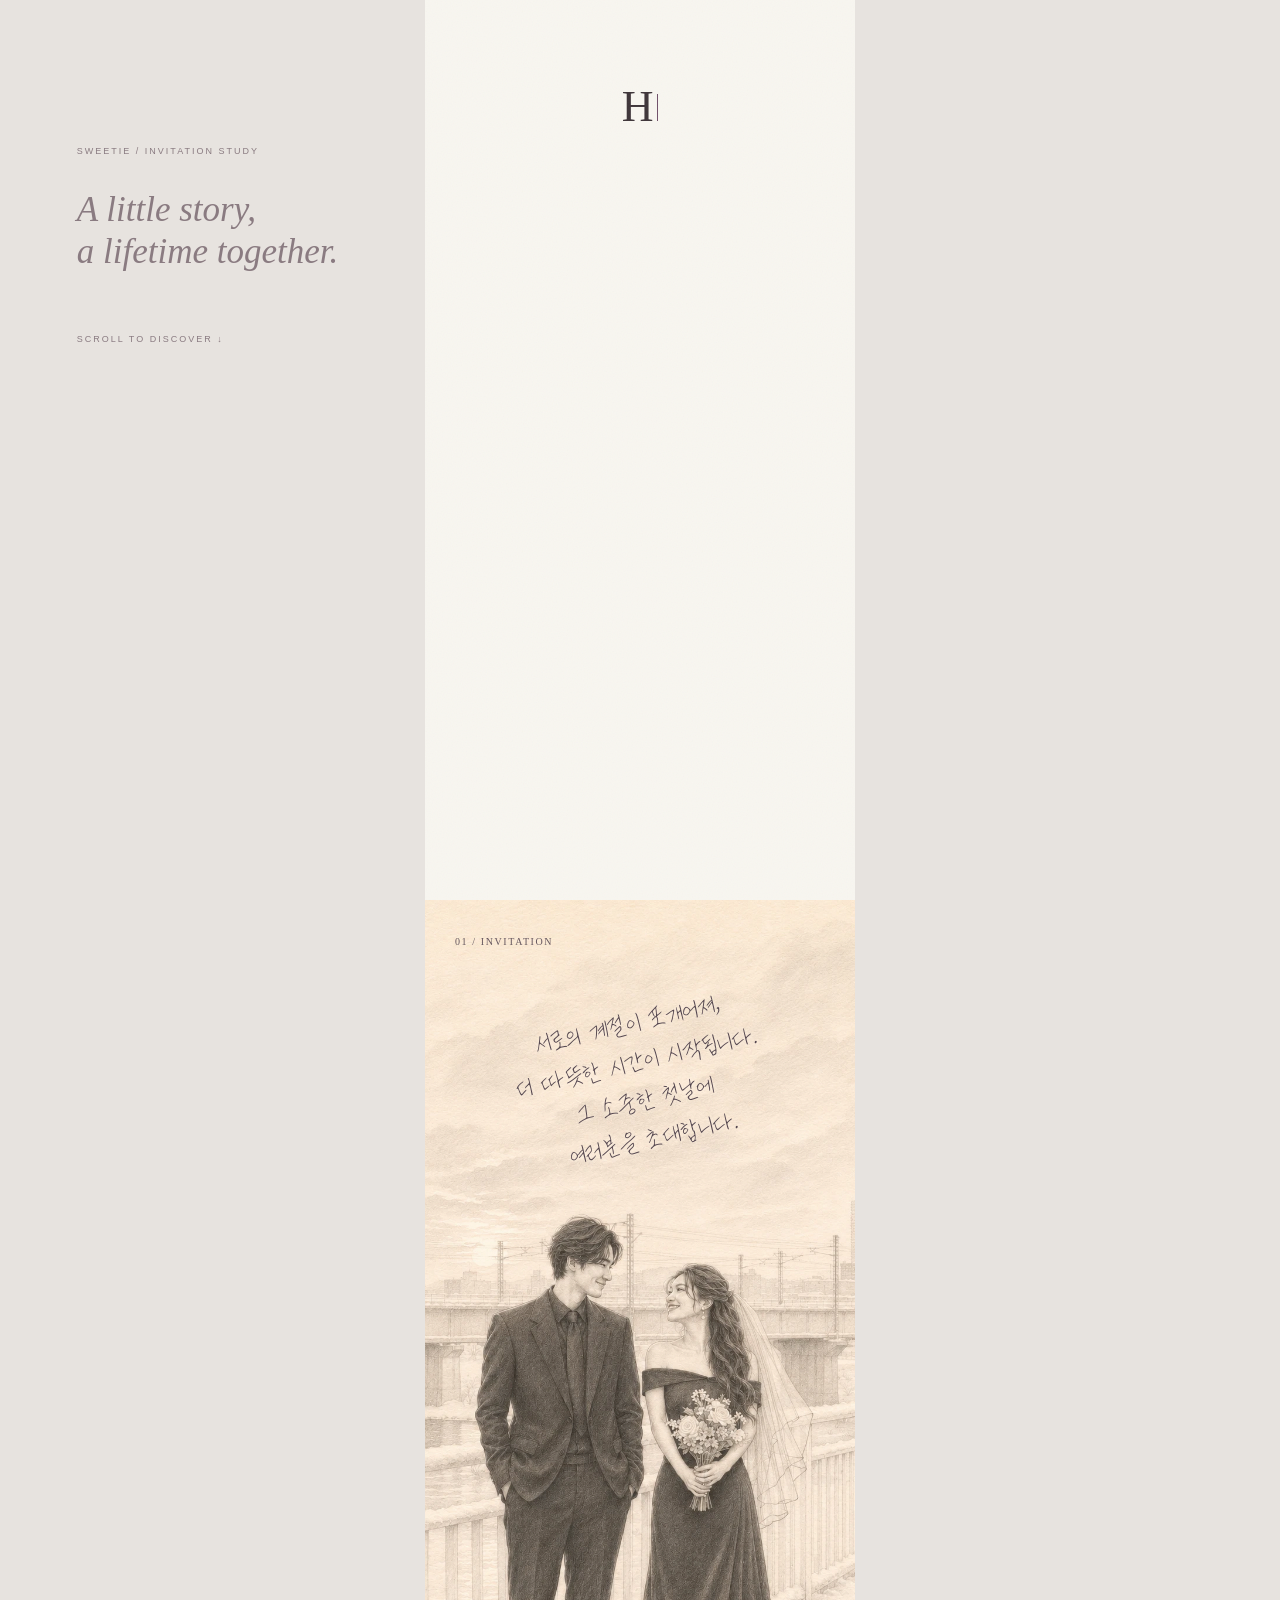
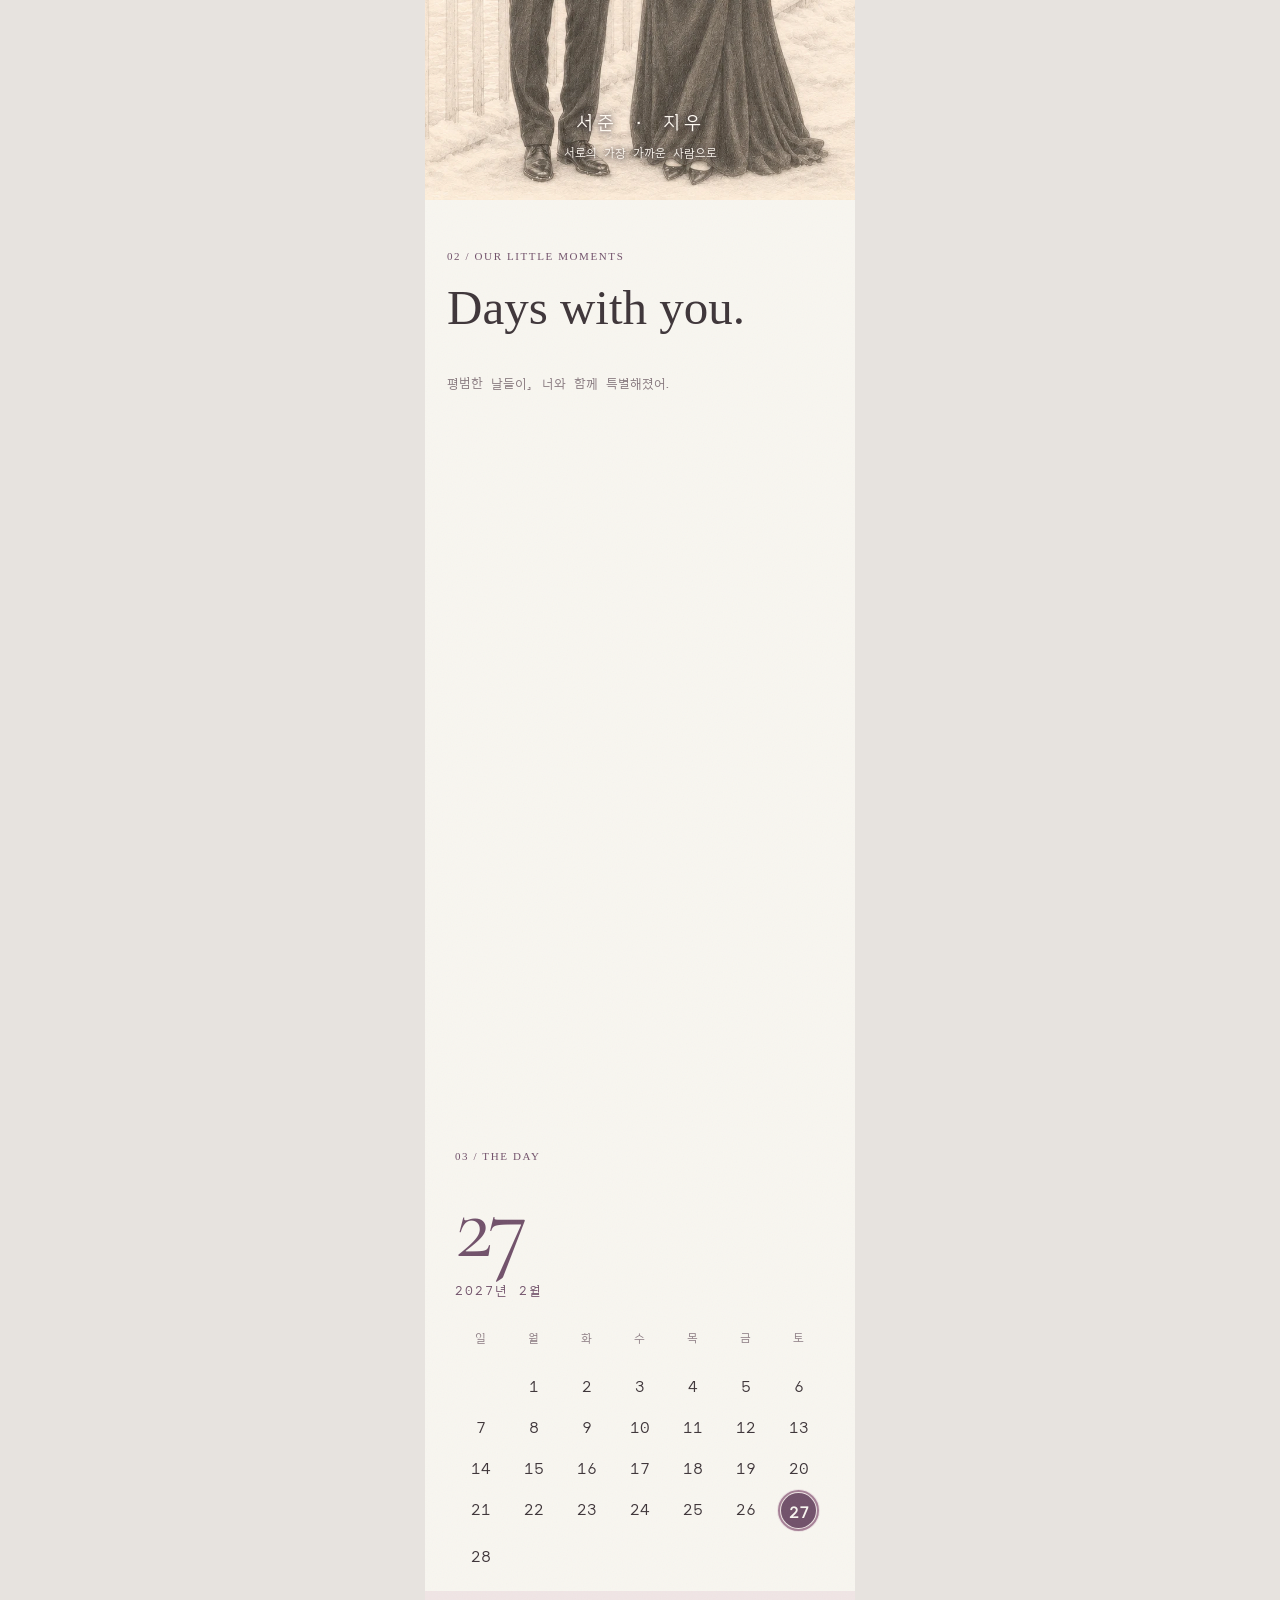
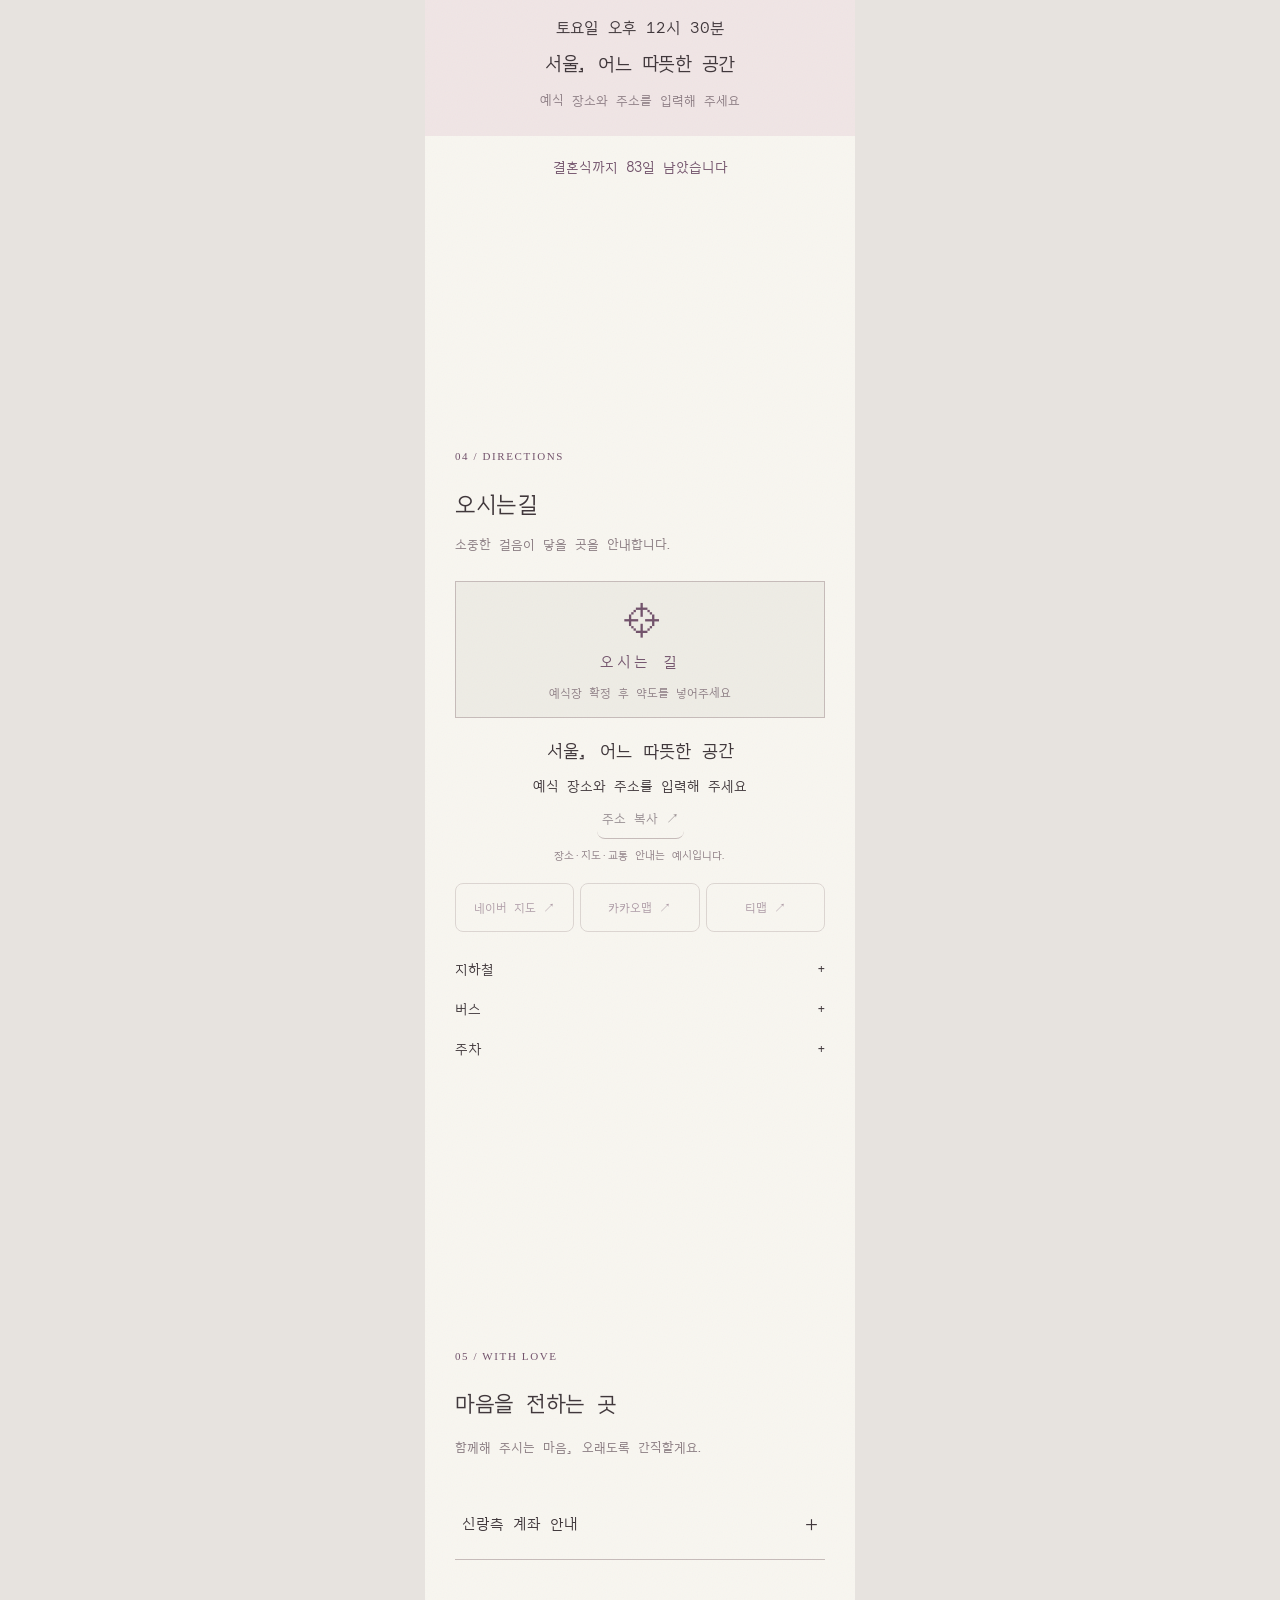
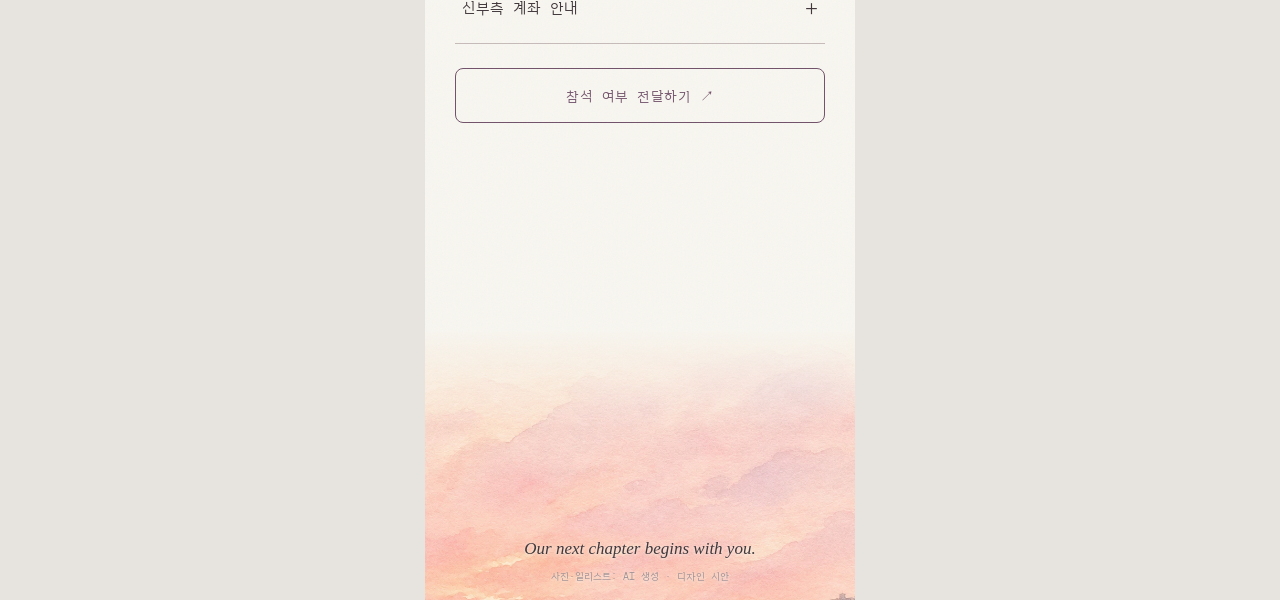
==== index.html @ d911cb0b "Add RSVP input form preview with required fields and attendance branching" ====
<!doctype html>
<html lang="ko">
<head>
<meta charset="utf-8"><meta name="viewport" content="width=device-width,initial-scale=1,maximum-scale=1,user-scalable=no">
<meta name="robots" content="noindex,nofollow"><meta name="theme-color" content="#f8f6f0">
<meta name="description" content="우리의 가장 따뜻한 시작, 겨울의 한 페이지에 초대합니다.">
<meta property="og:title" content="A winter chapter — 우리의 결혼식"><meta property="og:description" content="우리의 가장 따뜻한 시작에 초대합니다.">
<title>A winter chapter · Wedding invitation</title>
<link rel="stylesheet" href="styles.css"><script src="config.js" defer></script><script src="app.js" defer></script>
</head>
<body class="font-orbit">
<div class="desktop-note" aria-hidden="true"><span>SWEETIE / INVITATION STUDY</span><p>A little story,<br>a lifetime together.</p><span>SCROLL TO DISCOVER ↓</span></div>
<main>
<section class="cover" aria-labelledby="cover-title">
<h1 id="cover-title" aria-label="Happy Wedding Day"><span class="type-line" data-text="Happy Wedding Day" aria-hidden="true">Happy Wedding Day</span></h1>
<div class="cover-card-stage"><button class="illustration-card" type="button" aria-label="초대합니다 — 참석 안내 열기" aria-controls="attendance-dialog" aria-haspopup="dialog"><img class="cover-illustration" src="assets/cover-illustration.webp" alt="눈 오는 날의 두 사람, 수채화 초대장"></button></div>
<div class="cover-footer"><p class="couple"></p><span>2027년 2월 27일 토요일 · 오후 12시 30분</span></div>
</section>
<section id="invitation" class="invitation section" aria-label="초대의 글">
<img class="invitation-art" src="assets/pencil-illustration.webp" alt="겨울 풍경 속 두 사람의 흑백 일러스트" loading="lazy">
<div class="section-label reveal">01 / INVITATION <span></span></div>
<p class="greeting reveal"></p>
<div class="signature reveal"><span class="couple"></span><small>서로의 가장 가까운 사람으로</small></div>
</section>
<section class="gallery-section section" aria-labelledby="gallery-title">
<div class="section-label reveal">02 / OUR LITTLE MOMENTS <span></span></div>
<h2 id="gallery-title" class="reveal">Days with <i>you.</i></h2><p class="section-copy reveal">평범한 날들이, 너와 함께 특별해졌어.</p>
<div class="gallery-stack"></div>

</section>
<section class="day section">
<div class="section-label reveal">03 / THE DAY <span></span></div>
<div class="date-heading reveal"><span>27</span><p>2027년 2월</p></div>
<div class="calendar reveal" aria-label="2027년 2월 달력, 27일 토요일 결혼식"></div>
<div class="venue reveal"><p>토요일 오후 12시 30분</p><h2 class="venue-name"></h2><span class="address"></span></div>
<p class="countdown reveal" aria-live="off"></p>
</section>
<section class="location section" aria-labelledby="location-title">
<div class="section-label reveal">04 / DIRECTIONS <span></span></div>
<h2 id="location-title" class="reveal">오시는길</h2>
<p class="section-copy reveal">소중한 걸음이 닿을 곳을 안내합니다.</p>
<div class="map-frame reveal"><div class="map-placeholder"><span class="map-symbol" aria-hidden="true">⌖</span><p>오시는 길</p><small>예식장 확정 후 약도를 넣어주세요</small></div></div>
<div class="location-address reveal"><h3 class="location-venue"></h3><p class="location-street"></p><button class="copy-address" type="button">주소 복사 ↗</button><p class="location-status" role="status"></p></div>
<nav class="map-links reveal" aria-label="지도 서비스에서 길찾기"></nav>
<div class="transport reveal"></div>
</section>
<section class="with-love section">
<div class="section-label reveal">05 / WITH LOVE <span></span></div>
<h2 class="reveal">마음을 전하는 곳</h2><p class="section-copy reveal">함께해 주시는 마음, 오래도록 간직할게요.</p>
<div class="accounts reveal"><details><summary>신랑측 계좌 안내 <span>+</span></summary><div class="account-list" data-side="groom"></div></details><details><summary>신부측 계좌 안내 <span>+</span></summary><div class="account-list" data-side="bride"></div></details></div>

<button class="open-attendance bottom-attendance reveal" type="button" aria-haspopup="dialog" aria-controls="attendance-dialog">참석 여부 전달하기 ↗</button>
<footer><div class="art landscape-art" role="img" aria-label="겨울 하늘과 다리 일러스트"></div><p>Our next chapter begins with you.</p><small>사진·일러스트: AI 생성 · 디자인 시안</small></footer>
</section>
</main>
<dialog class="lightbox" aria-label="갤러리 이미지 확대"><div class="lightbox-bar"><span class="image-count"></span><button class="close-lightbox" aria-label="확대 보기 닫기">닫기 ×</button></div><div class="lightbox-image"></div><div class="lightbox-bottom"><button class="previous" aria-label="이전 이미지">←</button><p class="image-caption" hidden></p><button class="next" aria-label="다음 이미지">→</button></div></dialog>
<dialog class="attendance-dialog" id="attendance-dialog" aria-labelledby="attendance-title">
<button class="close-attendance" type="button" aria-label="참석 안내 닫기">×</button>
<div class="attendance-intro">
<p class="attendance-kicker">소중한 당신을 초대합니다</p><h2 id="attendance-title">초대합니다</h2>
<p class="attendance-copy">함께해 주실 모든 분들을<br>더욱 따뜻하게 모시고자 합니다.<br>참석 여부를 알려주시면 감사하겠습니다.</p>
<div class="attendance-info"><p class="attendance-names"></p><p>2027년 2월 27일 토요일 오후 12시 30분</p><p class="attendance-venue"></p></div>
<button class="rsvp" type="button">참석 여부 전달하기 ↗</button>
</div>
<div class="rsvp-form-panel" hidden>
<div class="rsvp-form-header"><button class="back-to-invitation" type="button" aria-label="초대 안내로 돌아가기">←</button><h2 id="rsvp-form-title">참석 여부 전달</h2></div>
<p class="form-preview-note">입력 화면 미리보기 · 아직 응답이 전달되지 않습니다.</p>
<form class="rsvp-form" aria-labelledby="rsvp-form-title">
<fieldset><legend>어느 측 하객이신가요? <span>*</span></legend><div class="choice-group"><label><input type="radio" name="side" value="groom" required><span>신랑측</span></label><label><input type="radio" name="side" value="bride"><span>신부측</span></label></div></fieldset>
<fieldset><legend>참석 여부 <span>*</span></legend><div class="choice-group"><label><input type="radio" name="attendance" value="yes" required><span>참석</span></label><label><input type="radio" name="attendance" value="no"><span>불참</span></label></div></fieldset>
<div class="attending-fields">
<fieldset><legend>식사 여부 <span>*</span></legend><div class="choice-group"><label><input type="radio" name="meal" value="yes" required><span>식사함</span></label><label><input type="radio" name="meal" value="no"><span>안 함</span></label><label><input type="radio" name="meal" value="undecided"><span>미정</span></label></div></fieldset>
<fieldset><legend>전세버스 탑승 여부 <span>*</span></legend><div class="choice-group"><label><input type="radio" name="bus" value="yes" required><span>탑승</span></label><label><input type="radio" name="bus" value="no"><span>미탑승</span></label></div></fieldset>
</div>
<label class="form-field">성함 <span>*</span><input name="guestName" type="text" required autocomplete="name" maxlength="50"></label>
<label class="form-field">연락처 <span>*</span><input name="phone" type="tel" required autocomplete="tel" inputmode="tel" maxlength="30"></label>
<div class="companion-fields"><label class="form-field">동행인 성함<input name="companions" type="text" maxlength="150"></label><label class="form-field">동행인 수 (본인 제외)<input name="companionCount" type="number" min="0" max="30" step="1" inputmode="numeric"></label></div>
<button class="submit-rsvp" type="submit">참석 여부 전달하기</button>
<p class="rsvp-status" role="status" aria-live="polite"></p>
</form>
</div>
</dialog>
</body></html>
---- styles.css ----
@import url('https://fonts.googleapis.com/css2?family=Cormorant+Garamond:ital,wght@0,400;0,500;1,400&family=Noto+Serif+KR:wght@300;400;500&display=swap');
:root{--paper:#f8f6f0;--ink:#3e3539;--plum:#71516a;--line:#c6bbb9;--serif:'Noto Serif KR',Batang,serif;--latin:'Cormorant Garamond',Georgia,serif}*{box-sizing:border-box}html{scroll-behavior:smooth}body{margin:0;background:#e7e3df;color:var(--ink);font-family:var(--serif);font-weight:400}button,a,summary{-webkit-tap-highlight-color:transparent}button{font:inherit;color:inherit}button:focus-visible,a:focus-visible,summary:focus-visible{outline:2px solid var(--plum);outline-offset:6px}main{width:min(100%,430px);margin:0 auto;background:var(--paper);overflow:hidden}h1,h2,p{margin:0}button{cursor:pointer}h2{font-size:27px;font-weight:400;line-height:1.7;letter-spacing:-1px}.cover{padding-top:34px}.masthead{display:flex;align-items:center;gap:17px;margin:0 29px;font:11px var(--latin);letter-spacing:3px;white-space:nowrap}.masthead span{height:1px;background:var(--line);flex:1}h1{font-family:var(--latin);font-size:clamp(64px,21vw,94px);font-weight:400;letter-spacing:-4px;line-height:.85;margin:39px 28px 24px}h1 i{font-weight:400}.cover-sub{font-size:12px;letter-spacing:2px;margin:0 30px 28px}.flip-card{display:block;background:transparent;border:0;padding:0;width:calc(100% - 36px);margin:0 18px;height:auto;aspect-ratio:.76;perspective:1500px;text-align:center}.card-inner{display:block;position:relative;width:100%;height:100%;transform-style:preserve-3d;transition:transform 1.1s cubic-bezier(.22,.7,.2,1)}.flip-card[aria-pressed=true] .card-inner{transform:rotateY(180deg)}.card-face{position:absolute;inset:0;backface-visibility:hidden;-webkit-backface-visibility:hidden;overflow:hidden}.card-front{border:1px solid #b7a8ae;display:flex;align-items:center;flex-direction:column;padding:29px 18px;background:#eee9e4;box-shadow:inset 0 0 0 8px var(--paper),inset 0 0 0 9px #d5cac9}.card-edition{font:9px Georgia,serif;letter-spacing:2px}.small-star{font-size:24px;color:var(--plum);margin-top:30px}.card-title{font:76px/.95 var(--latin);letter-spacing:-2px;margin:22px 0 25px}.card-rule{width:35px;height:1px;background:var(--plum)}.card-couple{margin-top:23px;font-size:16px;letter-spacing:4px}.card-date{font:9px Georgia,serif;letter-spacing:2px;margin-top:12px}.tap-label{margin-top:auto;padding-top:18px;font-size:9px;color:var(--plum)}.card-back{transform:rotateY(180deg);background:var(--paper)}.art{display:block;background-image:url('assets/concept-board.png');background-repeat:no-repeat}.cover-art{position:absolute;inset:0;background-size:337% 187%;background-position:6% 77%}.art-date{position:absolute;top:22px;left:0;right:0;font:italic 24px var(--latin);letter-spacing:3px;color:var(--plum);background:var(--paper);padding:7px}.back-caption{position:absolute;bottom:12px;left:0;right:0;font:italic 16px var(--latin);background:#f8f6f0d9;padding:7px}.cover-footer{text-align:center;padding:25px 0 36px}.cover-footer p{font-size:17px;letter-spacing:5px}.cover-footer>span{display:block;margin-top:9px;font:9px Arial,sans-serif;letter-spacing:3px}.scroll-cue{display:block;color:var(--plum);text-decoration:none;margin:20px auto 0;font-size:23px;width:44px;animation:cue 3s ease-in-out infinite}.section{padding:40px 30px 30px}.section-label{display:flex;align-items:center;gap:16px;font:10px Georgia,serif;letter-spacing:1.6px;color:var(--plum);margin-bottom:28px}.section-label span{height:1px;background:var(--line);flex:1;transform-origin:left;transition:transform 1.3s}.section-label.reveal:not(.visible) span{transform:scaleX(0)}.greeting{font-size:13px;line-height:2.35;text-align:center;white-space:pre-line;margin:25px 0 22px 25px}.portrait-art{height:360px;margin:0 -18px;background-size:340% auto;background-position:50% 48%}.signature{text-align:center;padding:20px 0 8px}.signature .couple{font-size:16px;letter-spacing:4px}.signature small{display:block;font-size:9px;color:#8b7f82;margin-top:12px}.gallery-section{padding-top:48px}.gallery-section h2{font:49px/1 var(--latin);letter-spacing:-1.5px}.section-copy{font-size:11px;line-height:2;margin-top:15px;color:#85767c}.gallery-stack{height:420px;position:relative;margin:40px -6px 0}.gallery-card{position:absolute;border:0;padding:0;background:var(--paper);box-shadow:0 5px 18px #47333b22;transition:transform .5s cubic-bezier(.2,.7,.2,1),box-shadow .5s;transform:rotate(var(--angle));width:66%;height:280px}.gallery-card:nth-child(1){left:0;top:5px;--angle:-8deg;z-index:1}.gallery-card:nth-child(2){right:0;top:90px;--angle:7deg;z-index:2;width:59%;height:245px}.gallery-card:nth-child(3){left:15px;top:205px;--angle:-5deg;z-index:3;width:53%;height:200px}.gallery-card .art,.gallery-card img{width:100%;height:100%;object-fit:cover}.art-portrait{background-size:390% auto;background-position:50% 49%}.art-kiss{background-size:730% auto;background-position:44% 96%}.art-station{background-size:900% auto;background-position:58% 96%}@media(hover:hover){.gallery-card:hover{transform:translateY(-15px) rotate(0) scale(1.06);z-index:10;box-shadow:0 15px 28px #47333b30}}.gallery-card:focus-visible{transform:translateY(-12px) rotate(0);z-index:10}.gallery-hint{font-size:9px;letter-spacing:1px;color:#8a787f;margin:20px 0 0;text-align:center}.gallery-hint span{margin-left:12px}.day{padding-top:60px}.date-heading{color:var(--plum)}.date-heading>span{font:112px/.9 var(--latin);letter-spacing:-5px}.date-heading p{font:13px var(--latin);letter-spacing:5px;margin:16px 0 30px}.calendar{display:grid;grid-template-columns:repeat(7,1fr);gap:9px 0;text-align:center;margin:0 0 32px;font:14px var(--latin)}.calendar>span{height:29px;display:flex;align-items:center;justify-content:center}.calendar .weekday{font:9px Arial,sans-serif;letter-spacing:1px;margin-bottom:7px;color:#8b7b82}.calendar .wedding-date{border:1px solid var(--plum);border-radius:50%;width:31px;justify-self:center;color:var(--plum)}.venue{border-top:1px solid var(--line);border-bottom:1px solid var(--line);text-align:center;padding:23px 0}.venue p{font-size:13px}.venue h2{font-size:16px;margin:9px 0;letter-spacing:0}.address{font-size:10px;color:#8b7b82}.countdown{text-align:center;font-size:11px;margin-top:25px;color:var(--plum)}.with-love{padding-top:50px;padding-bottom:40px}.with-love h2{font-size:24px}.accounts{margin-top:27px}details{border-bottom:1px solid var(--line)}summary{cursor:pointer;list-style:none;padding:21px 7px;font-size:13px;display:flex;justify-content:space-between}summary::-webkit-details-marker{display:none}summary span{font:23px var(--latin);transition:transform .3s}details[open] summary span{transform:rotate(45deg)}details p{font-size:11px;padding:3px 7px 20px;color:#8b7b82}.rsvp{margin-top:32px;padding:18px 17px;border:1px solid var(--plum);background:transparent;width:100%;font-size:13px;letter-spacing:2px;display:flex;justify-content:center;gap:25px;transition:background .25s}.rsvp:hover{background:#eee8e9}.rsvp-status{font-size:10px;text-align:center;line-height:1.8;margin-top:12px;color:var(--plum)}footer{text-align:center;padding-bottom:32px}.landscape-art{height:145px;background-size:340% auto;background-position:94% 92%;margin-bottom:22px}footer p{font:italic 15px var(--latin)}footer small{display:block;font-size:8px;color:#9a8c91;margin-top:13px}.footer-mark{display:block;margin-top:30px;font:19px var(--latin);letter-spacing:5px;color:var(--plum)}.reveal{transition:opacity .9s ease,transform .9s cubic-bezier(.2,.65,.2,1)}.js-ready .reveal:not(.visible){opacity:0;transform:translateY(22px)}.desktop-note{position:fixed;left:6vw;top:15vh;max-width:calc((100vw - 510px)/2);color:#8a7b81}.desktop-note>span{font:9px Arial,sans-serif;letter-spacing:2px}.desktop-note p{font:italic 35px/1.2 var(--latin);margin:30px 0 50px}.lightbox{padding:0;border:0;background:var(--paper);color:var(--ink);width:min(94vw,650px);max-height:94dvh}.lightbox::backdrop{background:#292128dc;backdrop-filter:blur(5px)}.lightbox-bar,.lightbox-bottom{display:flex;align-items:center;justify-content:space-between;padding:15px 20px}.lightbox button{border:0;background:transparent;min-width:44px;min-height:44px;font-size:13px}.image-count{font:13px var(--latin);letter-spacing:3px}.lightbox-image{height:min(65dvh,650px)}.lightbox-image .art,.lightbox-image img{width:100%;height:100%;object-fit:contain}.image-caption{font-size:12px}.lightbox-bottom>button{font-size:24px}body.modal-open{overflow:hidden}@keyframes cue{50%{transform:translateY(5px)}}@media(max-width:950px){.desktop-note{display:none}}@media(max-width:360px){.section{padding-left:23px;padding-right:23px}.card-title{font-size:64px}.small-star{margin-top:17px}.card-front{padding-top:23px}.card-couple{margin-top:16px}.card-title{margin:16px 0}.tap-label{font-size:8px}.portrait-art{height:310px}}@media(prefers-reduced-motion:reduce){html{scroll-behavior:auto}*,*::before,*::after{animation:none!important;transition:none!important}.js-ready .reveal:not(.visible){opacity:1;transform:none}}
/* 시안 보드의 일러스트 영역만 보여주는 임시 이미지 배치 */
.cover-art{background-size:337.6% 223%;background-position:5.92% 77.88%}.portrait-art{background-size:355.6% 247.3%;background-position:50.1% 53.44%}.art-portrait{background-size:355.6% 247.3%;background-position:50.1% 53.44%}.art-kiss{background-size:768% 731.4%;background-position:43.11% 96.15%}.art-station{background-size:1121.2% 652.2%;background-position:57.18% 96.08%}
.location{padding-top:55px}.map-frame{margin-top:28px;border:1px solid var(--line);background:#eeece5;overflow:hidden}.map-frame img{display:block;width:100%;height:auto}.map-placeholder{min-height:210px;display:flex;flex-direction:column;align-items:center;justify-content:center;color:var(--plum)}.map-symbol{font-size:37px;line-height:1;margin-bottom:14px}.map-placeholder p{font-size:15px;letter-spacing:3px}.map-placeholder small{font-size:10px;margin-top:12px;color:#8b7b82}.location-address{padding:23px 0;text-align:center}.location-address h3{font-size:16px;font-weight:400;margin:0 0 10px}.location-street{font-size:11px;line-height:1.9;overflow-wrap:anywhere}.copy-address{font-size:10px;background:transparent;border:0;border-bottom:1px solid var(--line);padding:10px 5px;color:var(--plum)}.copy-address:disabled{color:#958b8f;cursor:default}.location-status{font-size:9px;line-height:1.8;color:#8b7b82;margin-top:10px}.map-links{display:grid;grid-template-columns:repeat(3,minmax(0,1fr));gap:6px}.map-links a,.map-links button{display:block;text-align:center;text-decoration:none;font:10px var(--serif);color:var(--plum);padding:14px 0;border:1px solid var(--line);background:transparent}.map-links button:disabled{opacity:.55;cursor:default}.transport{margin-top:26px}.transport>div{padding:18px 0;border-bottom:1px solid var(--line)}.transport h3{font-size:12px;font-weight:500;margin:0 0 9px;color:var(--plum)}.transport p{font-size:11px;line-height:1.9;color:#85767c;white-space:pre-line}
/* 사진 여섯 장과 여유 있는 종이 초대장 */

main{position:relative;isolation:isolate}main::before{content:"";position:absolute;inset:0;z-index:20;pointer-events:none;opacity:.075;background-image:url("data:image/svg+xml,%3Csvg viewBox='0 0 180 180' xmlns='http://www.w3.org/2000/svg'%3E%3Cfilter id='paper'%3E%3CfeTurbulence type='fractalNoise' baseFrequency='.8' numOctaves='3' stitchTiles='stitch'/%3E%3C/filter%3E%3Cpath fill='%23776b60' opacity='.55' filter='url(%23paper)' d='M0 0h180v180H0z'/%3E%3C/svg%3E");background-size:180px 180px}.section{padding:78px 32px 65px}.section-label{margin-bottom:36px}.section-copy{margin-top:20px}.cover{padding-top:42px}.cover-sub{margin-bottom:46px}.flip-card{width:calc(100% - 64px);margin:0 32px;animation:card-float 6s ease-in-out infinite;filter:drop-shadow(0 15px 14px #47333b18)}.flip-card:hover,.flip-card:focus-visible{animation-play-state:paused}.card-front{background:#eee9e4}.cover-footer{padding:38px 0 65px}.portrait-art{margin-top:38px}.signature{padding-top:32px}.greeting{margin-top:32px;margin-bottom:35px}.gallery-section h2{margin-bottom:18px}.gallery-stack{height:auto;display:grid;grid-template-columns:minmax(0,1fr) minmax(0,1fr);align-items:start;gap:50px 8px;margin:55px -8px 10px;padding:10px 5px 25px}.gallery-card,.gallery-card:nth-child(n){position:relative;left:auto;right:auto;top:auto;width:100%;height:auto;z-index:1;--angle:-5deg;transform:rotate(var(--angle));box-shadow:0 8px 18px #47333b1c;background:var(--paper)}.gallery-card:nth-child(even){--angle:5deg;margin-top:65px;margin-left:-6px;z-index:2}.gallery-card:nth-child(3){--angle:3deg}.gallery-card:nth-child(4){--angle:-4deg}.gallery-card:nth-child(5){--angle:-4deg}.gallery-card:nth-child(6){--angle:5deg}.gallery-card img{display:block;width:100%;height:auto;object-fit:contain}.gallery-card:nth-child(3),.gallery-card:nth-child(6){grid-column:1 / -1;width:85%;justify-self:center;margin:0;--angle:-3deg}.gallery-card:nth-child(6){--angle:3deg}.photo-caption{display:block;font-size:8px;letter-spacing:.3px;padding:9px 5px;text-align:left;color:#8b7b82;line-height:1.8}.gallery-card:hover,.gallery-card:focus-visible{z-index:5}.gallery-hint{margin-top:30px}.lightbox-image{height:min(65dvh,650px);display:flex;align-items:center;justify-content:center}.lightbox-image img{display:block;width:auto;height:auto;max-width:100%;max-height:100%;object-fit:contain}.version-nav{position:relative;width:min(100%,430px);margin:0 auto;display:flex;justify-content:center;gap:22px;padding:15px 8px;background:#eeeae4;border-bottom:1px solid #d6cdcb;font:10px Arial,sans-serif}.version-nav a{color:#806e77;text-decoration:none;padding:5px 0}.version-nav a[aria-current=page]{color:var(--plum);border-bottom:1px solid var(--plum)}.font-orbit{--serif:'Orbit',sans-serif;--latin:'Parisienne',cursive}.font-orbit h1{font-size:clamp(65px,20vw,86px);line-height:1.05;letter-spacing:-1px}.font-orbit h1 i,.font-orbit .card-title i,.font-orbit .gallery-section h2 i{font-style:normal}.font-orbit .card-title{font-size:70px;line-height:1.05;letter-spacing:0}.font-orbit h2{font-size:24px;line-height:1.9;letter-spacing:-.5px}.font-orbit .gallery-section h2{font:49px/1.2 var(--latin);letter-spacing:0}.font-orbit .date-heading>span{font-family:'Cormorant Garamond',Georgia,serif}.font-orbit .section-copy,.font-orbit .greeting{line-height:2.5}.font-orbit .masthead,.font-orbit .section-label,.font-orbit .date-heading p,.font-orbit .card-edition,.font-orbit .card-date{font-family:Georgia,serif}.font-orbit .calendar{font-family:Georgia,serif}.font-orbit .venue h2{font-size:16px}.font-orbit .with-love h2{font-size:22px}@keyframes card-float{0%,100%{transform:translateY(0) rotate(-1deg)}50%{transform:translateY(-11px) rotate(1deg)}}@media(hover:hover){.gallery-card:hover{transform:translateY(-12px) rotate(0) scale(1.035)}}@media(max-width:360px){.section{padding:65px 25px 55px}.flip-card{width:calc(100% - 50px);margin-left:25px;margin-right:25px}.card-title{font-size:60px}.small-star{margin-top:12px}.font-orbit .card-title{font-size:56px}.card-front{padding-top:20px}.card-couple{font-size:13px}.card-date{font-size:8px}.photo-caption{font-size:7px}.font-orbit h2{font-size:21px}}@media(prefers-reduced-motion:reduce){.flip-card{animation:none}.gallery-card{transition:none}}

@font-face{font-family:Orbit;src:url('assets/fonts/Orbit-Regular.ttf') format('truetype');font-style:normal;font-weight:400;font-display:swap}
@font-face{font-family:Parisienne;src:url('assets/fonts/Parisienne-Regular.ttf') format('truetype');font-style:normal;font-weight:400;font-display:swap}
/* 최종 Orbit 버전: 한글 카드, 재등장 모션, 밀도 높은 갤러리 */
.cover-kicker{text-align:center;font-size:13px;letter-spacing:3px;color:var(--plum);margin-bottom:26px}.font-orbit #cover-title{font-family:var(--serif);font-size:clamp(26px,7.5vw,33px);line-height:1.23;letter-spacing:-1.5px;margin:0 22px 20px;text-align:center}.cover-sub{text-align:center;font-size:10px;letter-spacing:1px;margin:0 20px 42px}.flip-card{aspect-ratio:2/3}.card-front{padding:28px 22px 24px;box-shadow:inset 0 0 0 7px var(--paper),inset 0 0 0 8px #c5b4ba;background:var(--paper)}.card-edition{font-family:var(--serif)!important;font-size:11px;letter-spacing:1px}.small-star{font-size:21px;margin-top:22px}.font-orbit .card-title{font-family:var(--serif);font-size:30px;line-height:1.22;letter-spacing:-1.2px;margin:22px 0 27px}.card-couple{font-size:14px;letter-spacing:1px;margin:0 0 20px}.card-rule{margin-bottom:20px}.card-date{font-family:var(--serif)!important;font-size:11px;line-height:2;letter-spacing:0;margin:0}.card-venue{font-size:10px;line-height:1.7;margin-top:10px}.tap-label{font-size:9px;letter-spacing:0;padding-top:20px}.card-back{background:var(--paper)}.cover-illustration{display:block;width:100%;height:100%;object-fit:contain}.portrait-illustration{display:block;width:100%;height:auto;max-width:100%;margin:38px auto 0}.gallery-stack{display:grid;grid-template-columns:repeat(2,minmax(0,1fr));gap:0;margin:46px -9px 0;padding:15px 10px 0}.gallery-card:nth-child(n){width:114%;height:auto;margin:0;position:relative;top:auto;left:auto;right:auto;grid-column:auto;justify-self:start;--angle:-7deg;z-index:1;background:transparent}.gallery-card:nth-child(even){margin:48px 0 0 -14%;--angle:7deg;z-index:2}.gallery-card:nth-child(3){grid-column:1/-1;justify-self:center;width:90%;margin-top:-18px;--angle:-5deg;z-index:3}.gallery-card:nth-child(4){margin-top:-18px;--angle:-8deg;z-index:4}.gallery-card:nth-child(5){margin:35px 0 0 -14%;--angle:6deg;z-index:5}.gallery-card:nth-child(6){grid-column:1/-1;justify-self:center;width:91%;margin-top:-25px;--angle:4deg;z-index:6}.gallery-card:hover,.gallery-card:focus-visible{z-index:10}.gallery-hint{margin-top:42px}.font-orbit .date-heading p{font-family:var(--serif);letter-spacing:2px}.font-orbit .calendar{font-family:var(--serif)}.calendar .weekday{font-family:var(--serif)}.account-list{padding:0 7px 20px}.account-list p{padding:4px 0;font-size:11px;line-height:1.9}.account-list .account-example{font-size:9px;color:var(--plum);margin-bottom:8px}.lightbox-bottom{min-height:74px}.lightbox-bottom button:last-child{margin-left:auto}@media(max-width:360px){.font-orbit .card-title{font-size:26px;margin:18px 0 21px}.card-front{padding:24px 17px 20px}.small-star{margin-top:18px}.card-couple{font-size:12px;margin-bottom:16px}.card-rule{margin-bottom:16px}.card-date{font-size:10px}.card-venue{font-size:9px;margin-top:7px}.tap-label{font-size:8px;padding-top:12px}}
/* 봉투에서 꺼내는 일러스트 초대장 */
.font-orbit #cover-title{font-family:var(--latin);font-size:clamp(53px,16vw,70px);line-height:.9;letter-spacing:-1px}.cover-sub{font-size:13px;line-height:1.9}.envelope-stage{height:500px;display:flex;justify-content:center;align-items:flex-end;padding-bottom:20px;margin-top:0}.envelope{position:relative;display:block;width:calc(100% - 60px);height:235px;padding:0;border:0;background:none;perspective:1200px;animation:envelope-float 3.8s ease-in-out infinite;filter:drop-shadow(0 14px 13px #47333b22)}.envelope:hover,.envelope:focus-visible{animation-play-state:paused}.envelope-back{position:absolute;inset:0;background:#d9c9bd;border-radius:5px}.envelope-flap{position:absolute;left:0;top:0;width:100%;height:140px;background:#dfcfc1;clip-path:polygon(0 0,100% 0,50% 100%);transform-origin:top;z-index:5;transition:transform .6s ease,z-index 0s .3s}.invitation-sheet{display:block;position:absolute;left:7%;bottom:22px;width:86%;aspect-ratio:2/3;background:var(--paper);padding:8px;transform:translateY(0);z-index:2;transition:transform .85s cubic-bezier(.2,.65,.2,1) .4s,box-shadow .8s .4s}.invitation-sheet img{display:block;width:100%;height:100%;object-fit:contain}.envelope-front{position:absolute;inset:0;width:100%;height:100%;z-index:4}.envelope-seal{position:absolute;left:50%;top:43%;transform:translate(-50%,-50%);z-index:6;display:flex;align-items:center;justify-content:center;width:47px;height:47px;border-radius:50%;background:#947581;color:#faf4ed;font-size:12px;box-shadow:0 2px 5px #47333b20;transition:opacity .25s}.envelope[aria-expanded=true] .envelope-flap{transform:rotateX(180deg);z-index:1}.envelope[aria-expanded=true] .invitation-sheet{transform:translateY(-170px) rotate(-3deg);box-shadow:0 8px 18px #47333b25}.envelope[aria-expanded=true] .envelope-seal{opacity:0}.cover-footer p{font-size:23px;letter-spacing:3px}.cover-footer>span{font-family:var(--serif);font-size:14px;line-height:2;letter-spacing:0;margin:14px 20px 0}.greeting{font-size:15px;line-height:2.3}.section-copy{font-size:14px;line-height:2}.signature small{font-size:12px}.font-orbit .venue h2{font-size:19px}.venue p{font-size:16px}.address{font-size:13px;line-height:1.9}.countdown{font-size:14px}.calendar .weekday{font-size:12px}.calendar{font-size:16px}.section-label{font-size:11px}.section-label span{display:none}.venue{position:relative;border:0;padding:32px 12px;isolation:isolate}.venue::before{content:"";position:absolute;inset:5px -5px;background:#ead6d7;z-index:-1;opacity:.6;clip-path:polygon(3% 10%,15% 5%,35% 9%,55% 3%,77% 8%,96% 4%,98% 25%,95% 48%,100% 70%,96% 94%,72% 90%,48% 97%,23% 91%,3% 96%,5% 65%,0 38%);filter:url(#paint-texture)}.transport>div,details{border:0}.accounts details+details{margin-top:15px}.account-list p{font-size:14px}.section-label{border:0}.location-address h3{font-size:18px}.location-street,.transport p{font-size:14px}.transport h3,summary{font-size:15px}.copy-address{font-size:13px;border:0}.location-status{font-size:12px}.map-links a,.map-links button{font-size:12px;border:0;background:#eae4dd}.map-placeholder small{font-size:12px}.gallery-card:nth-child(6){justify-self:end;margin-right:-10px;--angle:4deg}.attendance-dialog{border:0;border-radius:8px;padding:44px 25px 32px;width:min(90vw,390px);max-height:90dvh;overflow:auto;background:var(--paper);color:var(--ink);font-family:var(--serif);text-align:center}.attendance-dialog::backdrop{background:#30282a80;backdrop-filter:blur(3px)}.close-attendance{position:absolute;right:12px;top:8px;min-width:44px;min-height:44px;border:0;background:none;font-size:28px;color:#8b7b82}.attendance-kicker{font-size:11px;color:var(--plum);margin-bottom:12px}.attendance-dialog h2{font-size:23px;letter-spacing:0}.attendance-copy{font-size:14px;line-height:2;margin-top:22px}.attendance-info{font-size:13px;line-height:2;margin-top:26px;padding:20px 10px;background:#eee6e1}.attendance-dialog .rsvp{font-size:15px;background:#e1cbd1;border:0;padding:18px 8px;letter-spacing:0}.rsvp-status{font-size:13px;line-height:1.9}.font-orbit footer small{font-size:11px}@keyframes envelope-float{0%,100%{transform:translateY(0) rotate(-1deg)}50%{transform:translateY(-9px) rotate(1deg)}}@media(max-width:360px){.envelope-stage{height:435px}.envelope{width:calc(100% - 50px);height:200px}.envelope[aria-expanded=true] .invitation-sheet{transform:translateY(-150px) rotate(-3deg)}.cover-footer>span{font-size:13px}.cover-footer p{font-size:21px}.attendance-dialog{padding-left:19px;padding-right:19px}}@media(prefers-reduced-motion:reduce){.envelope{animation:none}.invitation-sheet,.envelope-flap{transition:none}}
.font-orbit #cover-title{font-size:clamp(48px,14vw,60px);line-height:.95}.font-orbit #cover-title span{white-space:nowrap}.envelope-stage{height:620px}@media(max-width:360px){.envelope-stage{height:555px}}
/* 선 복원은 날짜·장소 안내를 제외한 섹션에만 적용 */
.section-label span{display:block}.transport>div,details{border-bottom:1px solid var(--line)}.map-links a,.map-links button{border:1px solid var(--line);background:transparent}.venue{border:0;background:#f0e5e5;margin-left:-32px;margin-right:-32px;padding:30px 32px}.venue::before{display:none}.copy-address{border-bottom:1px solid var(--line)}.copy-account{padding:10px 17px;min-height:44px;border:1px solid var(--line);background:transparent;color:var(--plum);font:12px var(--serif);margin-top:9px}.account-copy-status{min-height:1.8em;color:var(--plum);font-size:11px!important}
.envelope-stage{height:690px}.envelope-scene{position:relative;width:calc(100% - 60px);height:235px;animation:envelope-float 3.8s ease-in-out infinite;filter:drop-shadow(0 14px 13px #47333b22)}.envelope-scene:hover,.envelope-scene:focus-within{animation-play-state:paused}.envelope-scene .envelope{position:absolute;inset:0;width:100%;height:100%;animation:none;filter:none}.invitation-sheet{border:0;cursor:pointer;transition:transform .85s cubic-bezier(.2,.65,.2,1),box-shadow .85s;transform:translateY(0) rotate(0);z-index:2}.envelope-scene[data-state=extracting] .invitation-sheet,.envelope-scene[data-state=out] .invitation-sheet{transform:translateY(-255px) rotate(-3deg);box-shadow:0 10px 20px #47333b25;z-index:7}.envelope-scene[data-state=extracting] .invitation-sheet{transition-delay:.35s}.envelope-scene[data-state=returning] .invitation-sheet,.envelope-scene[data-state=resting] .invitation-sheet{transform:translateY(0);z-index:2}.envelope-seal{width:55px;height:53px;border-radius:45% 53% 44% 50% / 46% 43% 54% 49%;background:radial-gradient(ellipse at 35% 25%,#b895a0 0,#9b7582 40%,#805d6c 75%,#a78390 100%);box-shadow:inset 0 2px 3px #d9b5bf99,inset 0 -3px 4px #533e5355,1px 4px 5px #47333b33}.envelope-seal::before{content:"";position:absolute;inset:6px;border-radius:50%;border:1px solid #70495888;box-shadow:0 1px 1px #d6b8c077,inset 0 1px 2px #5b3f5255}.envelope-seal span{font-size:12px;color:#684753;text-shadow:0 1px 1px #d5b3bf;transform:rotate(-10deg)}@media(max-width:360px){.envelope-stage{height:605px}.envelope-scene{width:calc(100% - 50px);height:200px}.envelope-scene[data-state=extracting] .invitation-sheet,.envelope-scene[data-state=out] .invitation-sheet{transform:translateY(-220px) rotate(-3deg)}.venue{margin-left:-25px;margin-right:-25px;padding-left:25px;padding-right:25px}}@media(prefers-reduced-motion:reduce){.envelope-scene{animation:none}.invitation-sheet{transition:none!important}}
.envelope-scene .envelope{z-index:3}
/* 원래 시안의 단순한 일러스트 카드 구성 */
.cover{padding-top:38px}.cover-kicker{margin-bottom:20px}.font-orbit #cover-title{font-family:var(--latin);font-size:clamp(51px,15vw,66px);line-height:.9;letter-spacing:-1px;margin:0 22px 18px;min-height:1.8em;text-align:center}.type-line{display:block;height:.9em;white-space:nowrap}.type-line.typing::after{content:"";display:inline-block;height:.6em;margin-left:4px;border-right:1px solid var(--plum);animation:type-caret .65s step-end infinite}.cover-sub{margin-bottom:26px;font-size:13px}.illustration-card{display:block;width:calc(100% - 60px);margin:0 30px;padding:0;border:0;background:var(--paper);aspect-ratio:2/3;animation:illustration-float 3.8s ease-in-out infinite;box-shadow:0 9px 24px #47333b19;cursor:pointer;position:relative}.illustration-card img{display:block;width:100%;height:100%;object-fit:contain}.illustration-card:hover,.illustration-card:focus-visible{animation-play-state:paused}.cover-footer{padding:28px 0 48px}.cover-footer>span{margin-top:10px}.attendance-dialog h2{font-size:26px}@keyframes illustration-float{0%,100%{transform:translateY(0) rotate(-.7deg)}50%{transform:translateY(-7px) rotate(.7deg)}}@keyframes type-caret{50%{opacity:0}}@media(max-width:360px){.illustration-card{width:calc(100% - 50px);margin-left:25px;margin-right:25px}}@media(prefers-reduced-motion:reduce){.illustration-card{animation:none}.type-line.typing::after{animation:none;display:none}}
/* 한 화면씩 읽는 초대장: 작은 화면에서는 콘텐츠 높이를 우선한다. */
html{scroll-snap-type:y mandatory;scroll-padding-top:0}main{overflow:clip}main>section,main>footer{scroll-snap-align:start;scroll-snap-stop:always}.cover,.section{min-height:100dvh;display:flex;flex-direction:column;justify-content:center;padding:30px 30px;gap:0}.cover-kicker{margin:0 0 17px;font-size:13px}.font-orbit #cover-title{font-size:clamp(46px,7.5dvh,64px);margin:0 0 15px}.cover-sub{margin:0 0 23px}.illustration-card{width:auto;height:clamp(240px,47dvh,420px);max-width:100%;aspect-ratio:2/3;align-self:center;margin:0}.cover-footer{padding:24px 0 0}.cover-footer p{font-size:21px}.cover-footer>span{font-size:13px;line-height:1.8;margin:9px 0 0}.scroll-cue{margin-top:12px;font-size:22px}.section-label{margin-bottom:22px}.font-orbit h2{font-size:23px;line-height:1.6}.greeting{font-size:14px;line-height:2;margin:22px 0;text-align:center}.font-orbit .greeting{line-height:2}.portrait-illustration{height:clamp(220px,40dvh,360px);width:auto;max-width:100%;object-fit:contain;align-self:center;margin:0}.signature{padding:20px 0 0}.signature small{margin-top:9px}.section-copy{margin-top:12px;font-size:13px;line-height:1.9}.gallery-section{--gallery-height:clamp(330px,calc(100dvh - 230px),590px)}.gallery-stack{display:block;position:relative;flex:none;height:var(--gallery-height);margin:23px -6px 0;padding:0}.gallery-card:nth-child(n){position:absolute;width:min(53%,calc(var(--gallery-height)*.32));height:auto;margin:0;left:0;right:auto;top:0;--angle:-6deg}.gallery-card:nth-child(2){left:auto;right:0;top:6%;--angle:6deg}.gallery-card:nth-child(3){left:5%;top:28%;width:min(72%,calc(var(--gallery-height)*.43));--angle:-4deg}.gallery-card:nth-child(4){left:0;top:45%;--angle:-7deg}.gallery-card:nth-child(5){left:auto;right:0;top:43%;--angle:5deg}.gallery-card:nth-child(6){left:auto;right:0;top:71%;width:min(72%,calc(var(--gallery-height)*.43));--angle:4deg}.date-heading>span{font-size:94px}.date-heading p{margin:12px 0 23px}.calendar{gap:7px 0;margin-bottom:22px}.venue{padding:23px 30px;margin:0 -30px}.countdown{margin-top:22px}.location .map-frame{margin-top:20px}.map-placeholder{min-height:135px}.location-address{padding:18px 0}.location-status{margin-top:6px;font-size:11px}.location .section-copy{margin-top:8px}.transport{margin-top:16px}.transport>details{border:0}.transport summary{padding:10px 0;min-height:40px;font-size:14px}.transport summary::after{content:'+';margin-left:auto}.transport details[open] summary::after{content:'−'}.transport details p{padding:4px 0 12px;font-size:13px}.accounts{margin-top:28px}.account-list{position:relative;padding:0 90px 16px 7px}.account-list .copy-account{position:absolute;right:4px;top:1px;min-height:32px;border-radius:14px;padding:6px 12px;font-size:11px;margin:0}.account-copy-status{font-size:10px!important;line-height:1.5!important}.section.in-view .reveal{opacity:1;transform:translateY(0);transition-delay:calc(var(--reveal-order,0)*.14s)}.js-ready .section:not(.in-view) .reveal{opacity:0;transform:translateY(-16px);transition-delay:0s}.section.in-view .section-label span{transform:scaleX(1)}.js-ready .section:not(.in-view) .section-label span{transform:scaleX(0)}.cover-motion .cover .cover-kicker,.cover-motion .cover #cover-title,.cover-motion .cover .cover-sub,.cover-motion .cover .illustration-card,.cover-motion .cover .cover-footer{opacity:0;translate:0 -14px;transition:opacity .55s ease,translate .65s ease}.cover-motion .cover[data-phase=kicker] .cover-kicker,.cover-motion .cover[data-phase=typing] .cover-kicker,.cover-motion .cover[data-phase=details] .cover-kicker,.cover-motion .cover[data-phase=complete] .cover-kicker{opacity:1;translate:0 0}.cover-motion .cover[data-phase=typing] #cover-title,.cover-motion .cover[data-phase=details] #cover-title,.cover-motion .cover[data-phase=complete] #cover-title{opacity:1;translate:0 0}.cover-motion .cover[data-phase=details] .cover-sub,.cover-motion .cover[data-phase=complete] .cover-sub{opacity:1;translate:0 0}.cover-motion .cover[data-phase=details] .illustration-card,.cover-motion .cover[data-phase=complete] .illustration-card{opacity:1;translate:0 0;transition-delay:.3s}.cover-motion .cover[data-phase=details] .cover-footer,.cover-motion .cover[data-phase=complete] .cover-footer{opacity:1;translate:0 0;transition-delay:.65s}@media(max-height:740px){.cover,.section{padding-top:23px;padding-bottom:23px}.illustration-card{height:43dvh}.cover-footer{padding-top:18px}.cover-sub{margin-bottom:18px}.section-label{margin-bottom:16px}.font-orbit h2{font-size:21px}.portrait-illustration{height:35dvh}.greeting{margin:16px 0}.location .map-placeholder{min-height:105px}.location-address{padding:12px 0}.location .section-copy{font-size:12px}.location .transport{margin-top:9px}}@media(prefers-reduced-motion:reduce){html{scroll-behavior:auto}.cover-motion .cover>*,.js-ready .section .reveal{opacity:1!important;translate:none!important;transform:none!important;transition:none!important}}
.gallery-section{--gallery-height:clamp(310px,calc(100dvh - 285px),550px)}
@media(hover:none){.gallery-card:nth-child(1){z-index:1}.gallery-card:nth-child(2){z-index:2}.gallery-card:nth-child(3){z-index:3}.gallery-card:nth-child(4){z-index:4}.gallery-card:nth-child(5){z-index:5}.gallery-card:nth-child(6){z-index:6}.gallery-card:hover,.gallery-card:focus-visible{transform:rotate(var(--angle))}}
/* 화면 비율에 맞춰 크게 사용하는 일러스트와 연결된 사진 콜라주 */
@font-face{font-family:'Nanum Pen Script';src:url('assets/fonts/NanumPenScript-Regular.ttf') format('truetype');font-display:swap;font-weight:400;font-style:normal}
.cover{padding:clamp(22px,4dvh,38px) 20px;justify-content:center}.font-orbit #cover-title{font-size:clamp(34px,10.7vw,46px);line-height:1.1;min-height:1.1em;margin:12px 0 22px;letter-spacing:-.5px}.type-line{height:1.1em}.cover .cover-sub{margin:0;font-size:14px;letter-spacing:.3px}.illustration-card{height:auto;width:min(100%,calc((100dvh - 200px)*.66667));max-width:390px;aspect-ratio:2/3;flex:none;margin:0;align-self:center}.cover-footer{padding:20px 0 0}.cover-footer p{font-size:21px}.cover-footer>span{font-size:13px;line-height:1.8;margin-top:10px}.cover-motion .cover[data-phase=kicker] .cover-sub,.cover-motion .cover[data-phase=typing] .cover-sub{opacity:1;translate:0 0}.cover-motion .cover[data-phase=details] .illustration-card,.cover-motion .cover[data-phase=complete] .illustration-card{transition-delay:.1s}.cover-motion .cover[data-phase=details] .cover-footer,.cover-motion .cover[data-phase=complete] .cover-footer{transition-delay:.45s}.section{justify-content:flex-start;padding-top:clamp(30px,5.5dvh,50px);padding-bottom:30px}.with-love{justify-content:flex-start}.invitation{position:relative;padding:36px 30px;isolation:isolate;min-height:100dvh;overflow:hidden}.invitation-art{position:absolute;inset:0;width:100%;height:100%;object-fit:cover;object-position:center bottom;z-index:-1}.invitation .section-label{font-size:10px;color:#64555c;margin-bottom:22px}.invitation .section-label span{background:#8f7b7b66}.invitation .greeting{align-self:center;margin:8px 0 0;font-family:'Nanum Pen Script',cursive;font-size:clamp(24px,6.8vw,30px);line-height:1.6!important;color:#51434c;text-align:center;letter-spacing:0;transform:rotate(-3deg);text-shadow:0 1px 4px #fff7edcc}.invitation.in-view .greeting{transform:rotate(-3deg)}.invitation .signature{margin-top:auto;padding:16px 10px 4px;text-shadow:0 1px 5px #fff7ed}.invitation .signature .couple{font-size:19px}.invitation .signature small{font-size:12px}.gallery-section{--gallery-height:clamp(310px,calc(100dvh - 230px),650px);padding-left:22px;padding-right:22px}.gallery-section .section-label{margin-bottom:17px}.gallery-section h2{font-size:46px}.gallery-stack{margin:20px 0 0;height:var(--gallery-height)}.gallery-card:nth-child(n){width:55%;left:0;right:auto;top:0;--angle:-7deg;--scatter-x:-30px;--scatter-y:-24px;transform:rotate(var(--angle));opacity:0;animation:none;transition:none}.gallery-card:nth-child(2){width:53%;left:auto;right:0;top:9%;--angle:6deg;--scatter-x:32px;--scatter-y:-18px}.gallery-card:nth-child(3){width:73%;left:6%;right:auto;top:28%;--angle:-5deg;--scatter-x:-25px;--scatter-y:8px}.gallery-card:nth-child(4){width:54%;left:0;right:auto;top:42%;--angle:-8deg;--scatter-x:-28px;--scatter-y:20px}.gallery-card:nth-child(5){width:55%;left:auto;right:0;top:47%;--angle:5deg;--scatter-x:30px;--scatter-y:16px}.gallery-card:nth-child(6){width:77%;left:auto;right:0;top:72%;--angle:4deg;--scatter-x:24px;--scatter-y:25px}.gallery-section.in-view .gallery-card{animation:scatter-photo .8s cubic-bezier(.2,.65,.2,1) both;animation-delay:calc(.3s + var(--photo-order)*.23s)}.gallery-card img{animation:none}.gallery-section.in-view .gallery-card img{animation:photo-drift calc(4s + var(--photo-order)*.45s) ease-in-out infinite;animation-delay:calc(1.1s + var(--photo-order)*.23s)}.calendar .wedding-date{position:relative;width:35px;height:35px;border:0;background:var(--plum);color:var(--paper);font-weight:bold;box-shadow:0 0 0 4px #d9c4cc66;isolation:isolate}.calendar .wedding-date::after{content:'예식';position:absolute;top:calc(100% + 3px);font-size:9px;color:var(--plum);font-weight:400;white-space:nowrap}.calendar{row-gap:12px}.countdown{margin-top:20px}@keyframes scatter-photo{from{opacity:0;transform:translate(var(--scatter-x),var(--scatter-y)) rotate(calc(var(--angle)*2))}to{opacity:1;transform:translate(0,0) rotate(var(--angle))}}@keyframes photo-drift{0%,100%{translate:0 0}50%{translate:0 -5px}}@media(max-height:740px){.cover{padding-top:20px;padding-bottom:20px}.illustration-card{width:min(100%,calc((100dvh - 180px)*.66667))}.cover-footer{padding-top:15px}.cover-footer>span{font-size:12px}.cover .cover-sub{font-size:13px}.font-orbit #cover-title{margin:9px 0 16px;font-size:clamp(32px,10vw,43px)}.gallery-section{--gallery-height:calc(100dvh - 210px)}.invitation .greeting{font-size:24px;line-height:1.45!important}.section{padding-top:28px}}@media(prefers-reduced-motion:reduce){.gallery-card:nth-child(n){opacity:1;animation:none!important}.gallery-card img{animation:none!important}}
.gallery-card:nth-child(1),.gallery-card:nth-child(2),.gallery-card:nth-child(4),.gallery-card:nth-child(5){width:min(55%,calc(var(--gallery-height)*.34))}.gallery-card:nth-child(3){width:min(73%,calc(var(--gallery-height)*.48))}.gallery-card:nth-child(6){width:min(77%,calc(var(--gallery-height)*.43));top:70%}
.gallery-section{--gallery-height:clamp(300px,calc(100dvh - 255px),650px)}@media(max-height:740px){.gallery-section{--gallery-height:calc(100dvh - 250px)}.day .calendar{row-gap:7px;margin-bottom:17px}.day .date-heading>span{font-size:80px}.day .venue{padding-top:19px;padding-bottom:19px}.day .countdown{margin-top:16px}.day .date-heading p{margin-bottom:18px}}
.invitation .signature{color:#fffaf2;text-shadow:0 1px 5px #342b32,0 0 12px #342b3299}.invitation .signature small{color:#fffaf2}
/* 주소창 상태와 스크롤 방향에 관계없이 현재 가용 화면에 맞춘다. */
@font-face{font-family:'Daughter To Mom';src:url('assets/fonts/NanumDaughterToMom.woff') format('woff');font-display:swap;font-weight:400;font-style:normal}
body{touch-action:pan-y}button,a,summary{touch-action:manipulation}img{-webkit-user-drag:none}.cover{height:100dvh;min-height:0;display:grid;grid-template-rows:auto minmax(0,1fr) auto;gap:20px;padding:max(22px,env(safe-area-inset-top)) 20px max(24px,env(safe-area-inset-bottom));justify-content:normal}.font-orbit #cover-title{margin:0;min-height:1.1em;font-size:clamp(32px,10.2vw,44px);align-self:center}.cover-card-stage{display:flex;align-items:center;justify-content:center;min-height:0;height:100%;width:100%}.illustration-card{height:100%;width:auto;aspect-ratio:2/3;max-width:100%;max-height:100%;margin:0;align-self:center}.cover-footer{padding:0}.cover-footer p{font-size:20px}.cover-footer>span{margin-top:9px;font-size:12px;line-height:1.8}.invitation{height:100dvh;min-height:100dvh}.invitation-art{position:absolute;inset:0;width:100%;height:100%;max-width:none;object-fit:cover;object-position:center bottom}.invitation .greeting{font-family:'Daughter To Mom',cursive;font-size:clamp(25px,6.6vw,30px);line-height:1.6!important;font-weight:400}.gallery-section.in-view .gallery-card{animation-duration:.55s;animation-timing-function:cubic-bezier(.16,.75,.2,1);animation-delay:calc(.15s + var(--photo-order)*.13s)}.gallery-section.in-view .gallery-card img{animation-delay:calc(.7s + var(--photo-order)*.13s)}.calendar .wedding-date::after{display:none}.calendar .wedding-date::before{content:'';position:absolute;inset:-3px;border:2px solid #a58096;border-radius:50%;animation:wedding-wave 2.1s ease-out infinite;pointer-events:none}.day:not(.in-view) .wedding-date::before{animation:none}.calendar .wedding-date{animation:wedding-heartbeat 2.1s ease-in-out infinite}.countdown{font-size:14px;color:var(--plum);font-weight:500}.with-love{position:relative;isolation:isolate;min-height:100dvh;padding-bottom:calc(30dvh + 30px)}.with-love footer{position:absolute;bottom:0;left:0;width:100%;height:30dvh;min-height:180px;padding:0 15px 17px;display:flex;flex-direction:column;justify-content:flex-end;z-index:-1;pointer-events:none}.with-love footer .landscape-art{position:absolute;inset:0;height:100%;width:100%;margin:0;z-index:-1;mask-image:linear-gradient(to bottom,transparent 0,#000 36%);background-position:94% 92%}.with-love footer p{font-size:17px;text-shadow:0 1px 3px var(--paper)}.with-love footer small{font-size:10px;margin-top:9px;text-shadow:0 1px 3px var(--paper)}@keyframes wedding-wave{0%{transform:scale(1);opacity:.7}70%,100%{transform:scale(1.9);opacity:0}}@keyframes wedding-heartbeat{0%,35%,100%{scale:1}12%{scale:1.12}24%{scale:1.03}}@media(max-height:740px){.cover{gap:15px;padding-top:20px;padding-bottom:20px}.illustration-card{height:100%;width:auto}.font-orbit #cover-title{margin:0;font-size:clamp(31px,10vw,42px)}.cover-footer{padding:0}.invitation .greeting{font-size:23px}.with-love{padding-bottom:calc(28dvh + 20px)}.with-love footer{height:28dvh;min-height:150px}}@media(prefers-reduced-motion:reduce){.calendar .wedding-date,.calendar .wedding-date::before{animation:none}}
.cover{grid-template-columns:minmax(0,1fr)}.cover>*{min-width:0}.cover-card-stage{overflow:visible}.with-love footer .landscape-art{background-image:url('assets/cover-illustration.webp');background-size:cover;background-position:center 12%}
.cover{display:flex;flex-direction:column;justify-content:center;gap:20px}.cover-card-stage{display:contents}.illustration-card{width:min(100%,calc((100dvh - 180px)*.66667));height:auto;max-width:390px;aspect-ratio:2/3;flex:none}.with-love footer .landscape-art{background-size:125% auto;background-position:center top}@media(max-height:740px){.cover{gap:15px}.illustration-card{width:min(100%,calc((100dvh - 160px)*.66667));height:auto}}

@media(max-height:740px){.invitation .greeting{font-size:25px}}
/* 캡처의 초대글 스타일 및 빠른 섹션 진입 */
.invitation .greeting{font-size:clamp(25px,5vw,30px);line-height:1.3!important;margin:2rem 0 0;transform:rotate(-13deg)}.invitation.in-view .greeting{transform:rotate(-13deg)}.js-ready .invitation:not(.in-view) .greeting{transform:translateY(-8px) rotate(-13deg)}html{scroll-behavior:auto}main>section{scroll-snap-stop:normal}.reveal{transition-duration:.45s;transition-timing-function:cubic-bezier(.2,.7,.2,1)}.section.in-view .reveal{transition-delay:min(calc(var(--reveal-order,0)*.07s),.35s)}.js-ready .section:not(.in-view) .reveal{transform:translateY(-8px)}button,.map-links a{border-radius:8px}.illustration-card,.gallery-card{border-radius:3px}.illustration-card img,.gallery-card img{border-radius:inherit}.bottom-attendance{display:block;align-self:stretch;position:relative;z-index:1;margin:24px 0 0;padding:16px 12px;min-height:48px;border:1px solid var(--plum);background:#f8f6f0dd;color:var(--plum);font:14px var(--serif);letter-spacing:.5px}.copy-account{border-radius:8px!important}.map-links a{overflow:hidden}@media(prefers-reduced-motion:reduce){.reveal{transition:none}}
[hidden]{display:none!important}.attendance-dialog.form-open{width:min(94vw,430px);max-height:92dvh;padding:22px 24px 30px;text-align:left;overscroll-behavior:contain}.rsvp-form-header{display:flex;gap:13px;align-items:center;padding-right:28px;margin-bottom:20px}.rsvp-form-header h2{font-size:19px;letter-spacing:0}.back-to-invitation{background:transparent;border:0;min-width:38px;min-height:42px;font-size:23px}.form-preview-note{font-size:11px;line-height:1.8;color:var(--plum);margin-bottom:25px}.rsvp-form fieldset{border:0;padding:0;margin:0 0 26px;min-width:0}.rsvp-form legend{font-size:14px;line-height:1.8;margin-bottom:12px}.rsvp-form legend>span,.form-field>span{color:#ac5f76}.choice-group{display:flex;border:1px solid var(--line);border-radius:8px;overflow:hidden}.choice-group label{flex:1;position:relative;cursor:pointer;min-width:0}.choice-group label+label{border-left:1px solid var(--line)}.choice-group input{position:absolute;opacity:0;width:1px;height:1px}.choice-group label>span{display:flex;align-items:center;justify-content:center;padding:13px 5px;min-height:48px;font-size:14px;background:#fff9;color:#82717c}.choice-group input:checked+span{background:#e6d5dd;color:#553c4d}.choice-group input:focus-visible+span{outline:2px solid var(--plum);outline-offset:-3px}.form-field{display:block;font-size:14px;line-height:1.8;margin-bottom:25px}.form-field input{display:block;margin-top:11px;width:100%;min-width:0;border:1px solid var(--line);border-radius:8px;background:#fffc;padding:13px 12px;min-height:48px;font:16px var(--serif);color:var(--ink)}.form-field input:focus-visible{outline:2px solid var(--plum);outline-offset:2px}.submit-rsvp{width:100%;min-height:50px;margin-top:8px;border:0;background:#e1cbd1;color:#553c4d;padding:15px 10px;font:14px var(--serif)}.rsvp-form .rsvp-status{font-size:12px;line-height:1.9;text-align:left;margin-top:15px}
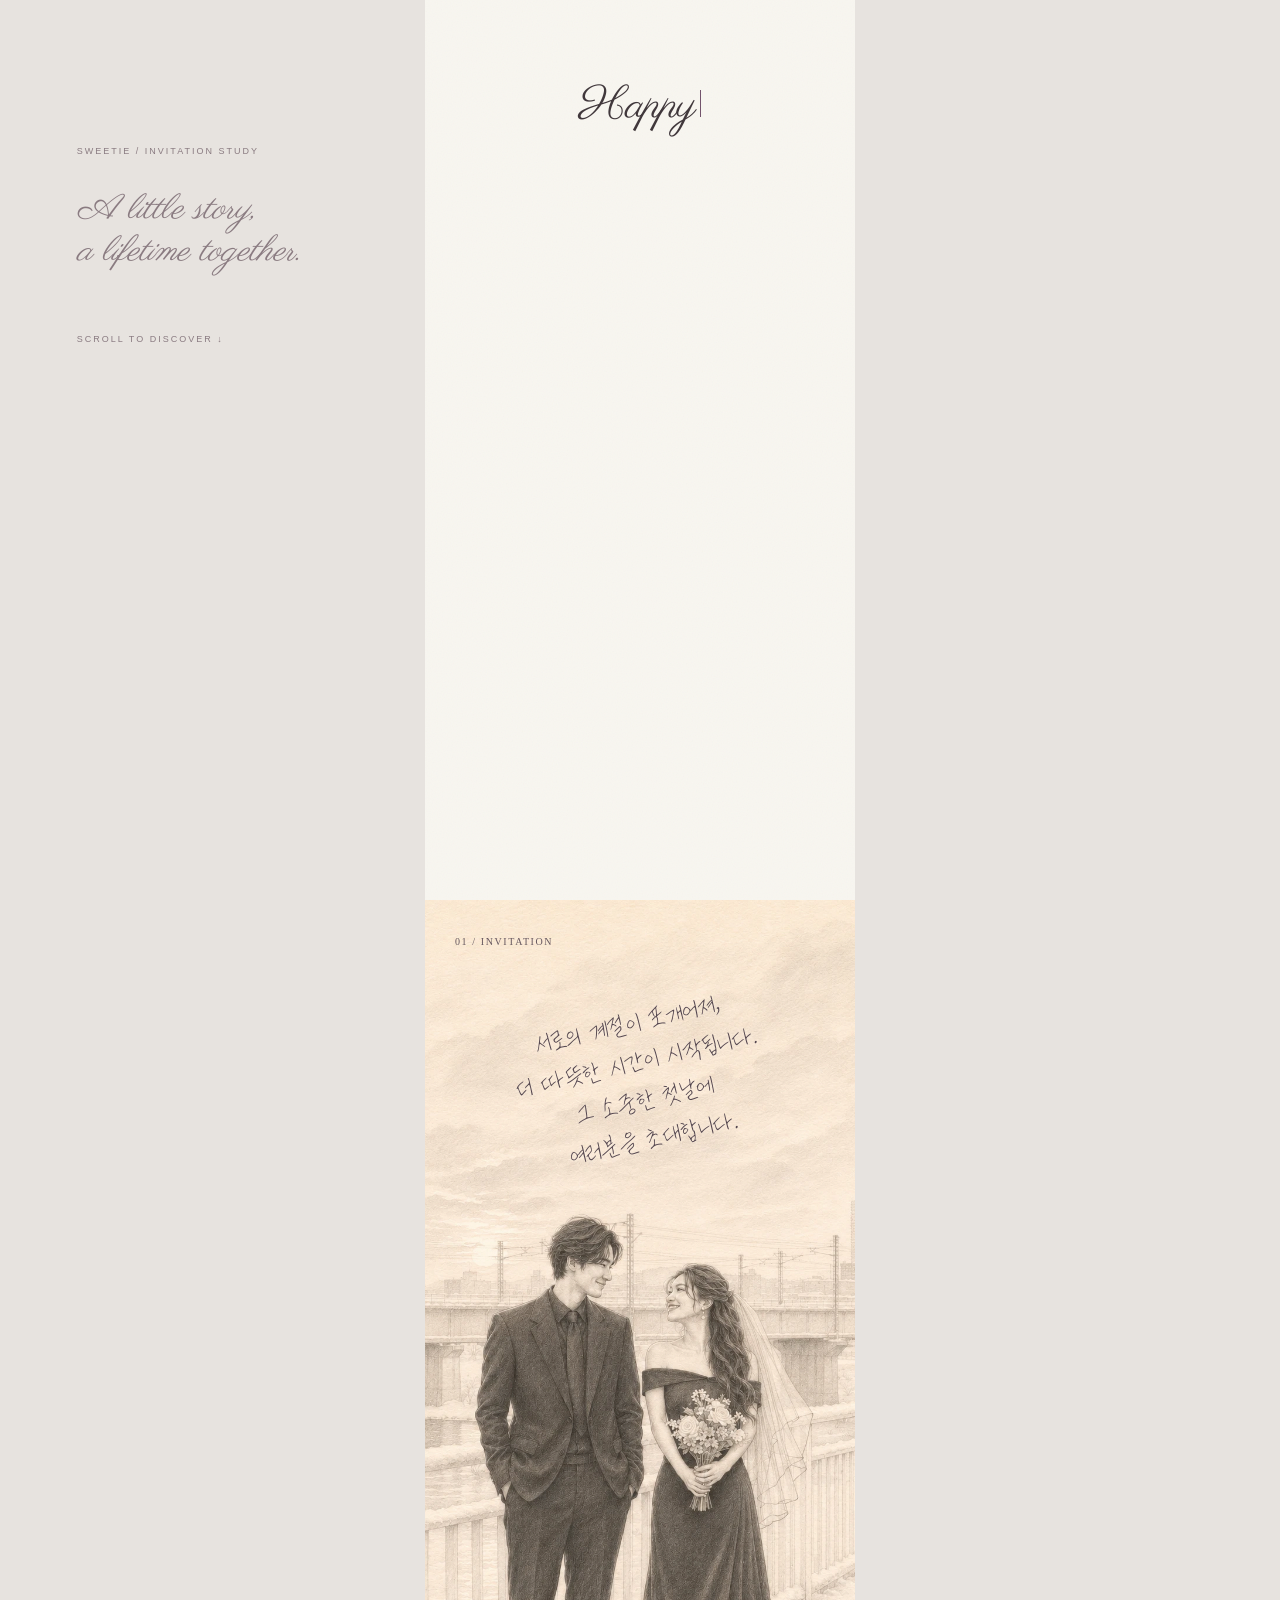
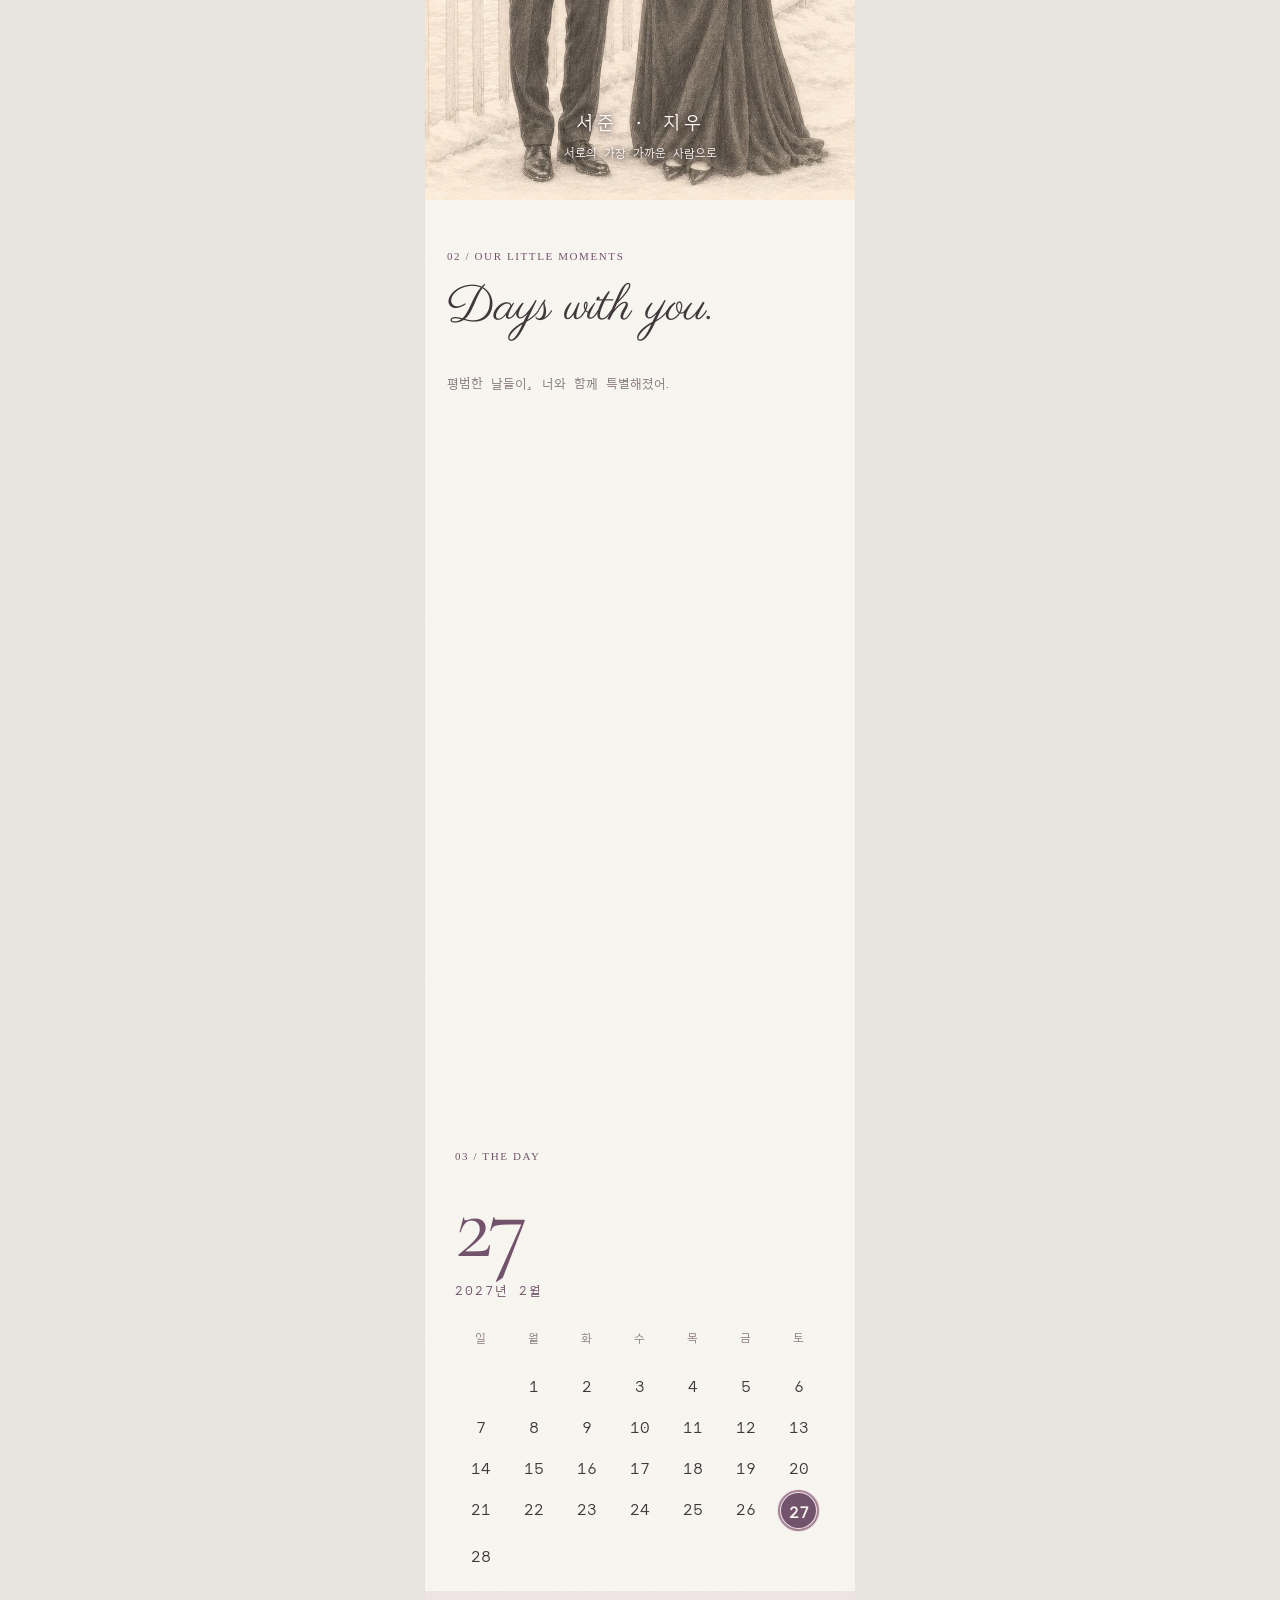
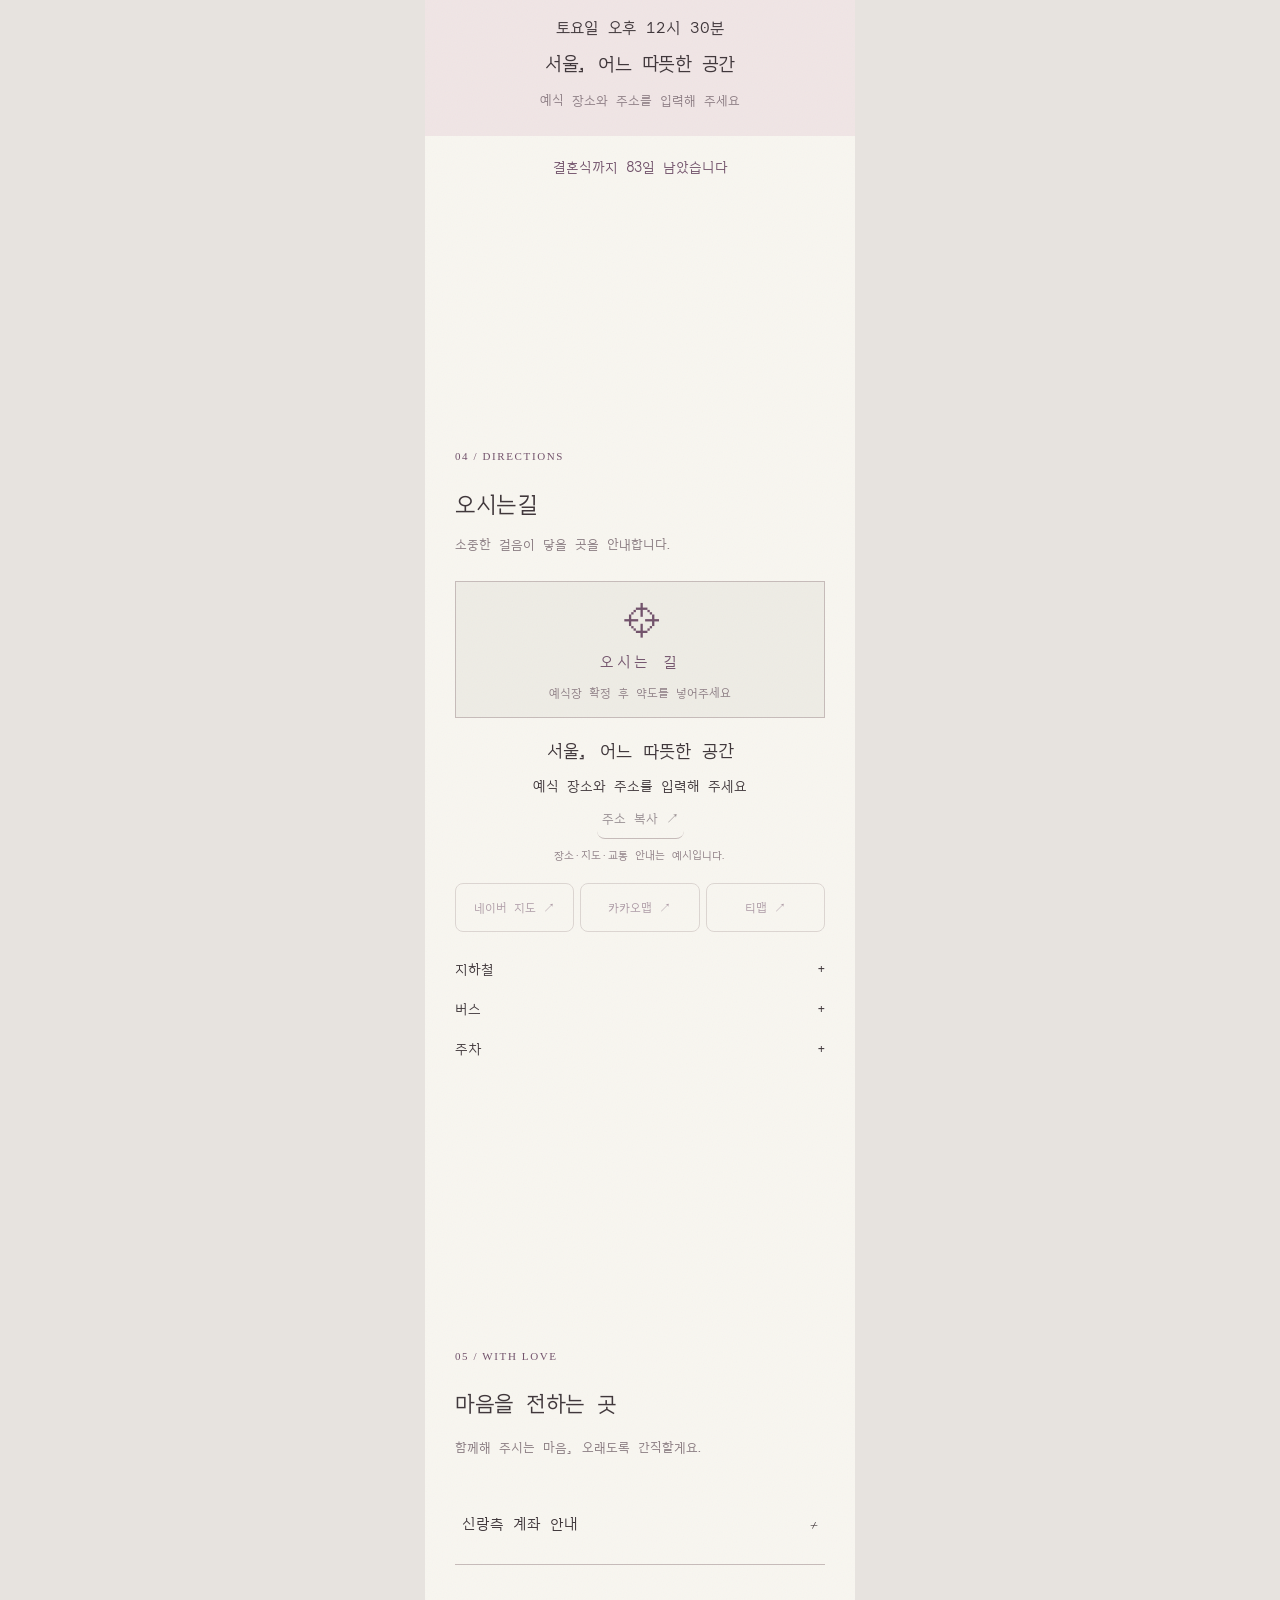
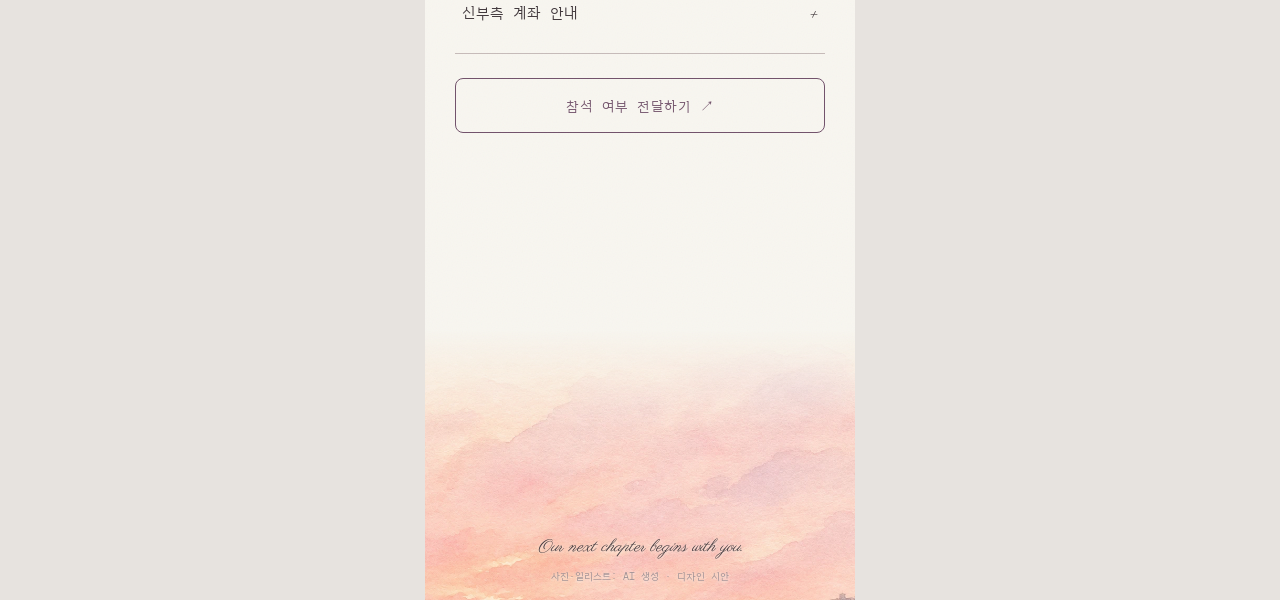
==== commit 70bc91f0: "Preload compressed fonts and start typewriter after fonts are ready" ====
--- a/index.html
+++ b/index.html
@@ -6,6 +6,10 @@
 <meta name="description" content="우리의 가장 따뜻한 시작, 겨울의 한 페이지에 초대합니다.">
 <meta property="og:title" content="A winter chapter — 우리의 결혼식"><meta property="og:description" content="우리의 가장 따뜻한 시작에 초대합니다.">
 <title>A winter chapter · Wedding invitation</title>
+<link rel="preload" href="assets/fonts/Orbit-Regular.woff2" as="font" type="font/woff2" crossorigin>
+<link rel="preload" href="assets/fonts/Parisienne-Regular.woff2" as="font" type="font/woff2" crossorigin>
+<link rel="preload" href="assets/fonts/NanumDaughterToMom.woff2" as="font" type="font/woff2" crossorigin>
+<script>document.documentElement.classList.add('fonts-loading');setTimeout(()=>document.documentElement.classList.remove('fonts-loading'),4500);</script>
 <link rel="stylesheet" href="styles.css"><script src="config.js" defer></script><script src="app.js" defer></script>
 </head>
 <body class="font-orbit">
--- a/styles.css
+++ b/styles.css
@@ -7,8 +7,8 @@
 
 main{position:relative;isolation:isolate}main::before{content:"";position:absolute;inset:0;z-index:20;pointer-events:none;opacity:.075;background-image:url("data:image/svg+xml,%3Csvg viewBox='0 0 180 180' xmlns='http://www.w3.org/2000/svg'%3E%3Cfilter id='paper'%3E%3CfeTurbulence type='fractalNoise' baseFrequency='.8' numOctaves='3' stitchTiles='stitch'/%3E%3C/filter%3E%3Cpath fill='%23776b60' opacity='.55' filter='url(%23paper)' d='M0 0h180v180H0z'/%3E%3C/svg%3E");background-size:180px 180px}.section{padding:78px 32px 65px}.section-label{margin-bottom:36px}.section-copy{margin-top:20px}.cover{padding-top:42px}.cover-sub{margin-bottom:46px}.flip-card{width:calc(100% - 64px);margin:0 32px;animation:card-float 6s ease-in-out infinite;filter:drop-shadow(0 15px 14px #47333b18)}.flip-card:hover,.flip-card:focus-visible{animation-play-state:paused}.card-front{background:#eee9e4}.cover-footer{padding:38px 0 65px}.portrait-art{margin-top:38px}.signature{padding-top:32px}.greeting{margin-top:32px;margin-bottom:35px}.gallery-section h2{margin-bottom:18px}.gallery-stack{height:auto;display:grid;grid-template-columns:minmax(0,1fr) minmax(0,1fr);align-items:start;gap:50px 8px;margin:55px -8px 10px;padding:10px 5px 25px}.gallery-card,.gallery-card:nth-child(n){position:relative;left:auto;right:auto;top:auto;width:100%;height:auto;z-index:1;--angle:-5deg;transform:rotate(var(--angle));box-shadow:0 8px 18px #47333b1c;background:var(--paper)}.gallery-card:nth-child(even){--angle:5deg;margin-top:65px;margin-left:-6px;z-index:2}.gallery-card:nth-child(3){--angle:3deg}.gallery-card:nth-child(4){--angle:-4deg}.gallery-card:nth-child(5){--angle:-4deg}.gallery-card:nth-child(6){--angle:5deg}.gallery-card img{display:block;width:100%;height:auto;object-fit:contain}.gallery-card:nth-child(3),.gallery-card:nth-child(6){grid-column:1 / -1;width:85%;justify-self:center;margin:0;--angle:-3deg}.gallery-card:nth-child(6){--angle:3deg}.photo-caption{display:block;font-size:8px;letter-spacing:.3px;padding:9px 5px;text-align:left;color:#8b7b82;line-height:1.8}.gallery-card:hover,.gallery-card:focus-visible{z-index:5}.gallery-hint{margin-top:30px}.lightbox-image{height:min(65dvh,650px);display:flex;align-items:center;justify-content:center}.lightbox-image img{display:block;width:auto;height:auto;max-width:100%;max-height:100%;object-fit:contain}.version-nav{position:relative;width:min(100%,430px);margin:0 auto;display:flex;justify-content:center;gap:22px;padding:15px 8px;background:#eeeae4;border-bottom:1px solid #d6cdcb;font:10px Arial,sans-serif}.version-nav a{color:#806e77;text-decoration:none;padding:5px 0}.version-nav a[aria-current=page]{color:var(--plum);border-bottom:1px solid var(--plum)}.font-orbit{--serif:'Orbit',sans-serif;--latin:'Parisienne',cursive}.font-orbit h1{font-size:clamp(65px,20vw,86px);line-height:1.05;letter-spacing:-1px}.font-orbit h1 i,.font-orbit .card-title i,.font-orbit .gallery-section h2 i{font-style:normal}.font-orbit .card-title{font-size:70px;line-height:1.05;letter-spacing:0}.font-orbit h2{font-size:24px;line-height:1.9;letter-spacing:-.5px}.font-orbit .gallery-section h2{font:49px/1.2 var(--latin);letter-spacing:0}.font-orbit .date-heading>span{font-family:'Cormorant Garamond',Georgia,serif}.font-orbit .section-copy,.font-orbit .greeting{line-height:2.5}.font-orbit .masthead,.font-orbit .section-label,.font-orbit .date-heading p,.font-orbit .card-edition,.font-orbit .card-date{font-family:Georgia,serif}.font-orbit .calendar{font-family:Georgia,serif}.font-orbit .venue h2{font-size:16px}.font-orbit .with-love h2{font-size:22px}@keyframes card-float{0%,100%{transform:translateY(0) rotate(-1deg)}50%{transform:translateY(-11px) rotate(1deg)}}@media(hover:hover){.gallery-card:hover{transform:translateY(-12px) rotate(0) scale(1.035)}}@media(max-width:360px){.section{padding:65px 25px 55px}.flip-card{width:calc(100% - 50px);margin-left:25px;margin-right:25px}.card-title{font-size:60px}.small-star{margin-top:12px}.font-orbit .card-title{font-size:56px}.card-front{padding-top:20px}.card-couple{font-size:13px}.card-date{font-size:8px}.photo-caption{font-size:7px}.font-orbit h2{font-size:21px}}@media(prefers-reduced-motion:reduce){.flip-card{animation:none}.gallery-card{transition:none}}
 
-@font-face{font-family:Orbit;src:url('assets/fonts/Orbit-Regular.ttf') format('truetype');font-style:normal;font-weight:400;font-display:swap}
-@font-face{font-family:Parisienne;src:url('assets/fonts/Parisienne-Regular.ttf') format('truetype');font-style:normal;font-weight:400;font-display:swap}
+@font-face{font-family:Orbit;src:url('assets/fonts/Orbit-Regular.woff2') format('woff2');font-style:normal;font-weight:400;font-display:block}
+@font-face{font-family:Parisienne;src:url('assets/fonts/Parisienne-Regular.woff2') format('woff2');font-style:normal;font-weight:400;font-display:block}
 /* 최종 Orbit 버전: 한글 카드, 재등장 모션, 밀도 높은 갤러리 */
 .cover-kicker{text-align:center;font-size:13px;letter-spacing:3px;color:var(--plum);margin-bottom:26px}.font-orbit #cover-title{font-family:var(--serif);font-size:clamp(26px,7.5vw,33px);line-height:1.23;letter-spacing:-1.5px;margin:0 22px 20px;text-align:center}.cover-sub{text-align:center;font-size:10px;letter-spacing:1px;margin:0 20px 42px}.flip-card{aspect-ratio:2/3}.card-front{padding:28px 22px 24px;box-shadow:inset 0 0 0 7px var(--paper),inset 0 0 0 8px #c5b4ba;background:var(--paper)}.card-edition{font-family:var(--serif)!important;font-size:11px;letter-spacing:1px}.small-star{font-size:21px;margin-top:22px}.font-orbit .card-title{font-family:var(--serif);font-size:30px;line-height:1.22;letter-spacing:-1.2px;margin:22px 0 27px}.card-couple{font-size:14px;letter-spacing:1px;margin:0 0 20px}.card-rule{margin-bottom:20px}.card-date{font-family:var(--serif)!important;font-size:11px;line-height:2;letter-spacing:0;margin:0}.card-venue{font-size:10px;line-height:1.7;margin-top:10px}.tap-label{font-size:9px;letter-spacing:0;padding-top:20px}.card-back{background:var(--paper)}.cover-illustration{display:block;width:100%;height:100%;object-fit:contain}.portrait-illustration{display:block;width:100%;height:auto;max-width:100%;margin:38px auto 0}.gallery-stack{display:grid;grid-template-columns:repeat(2,minmax(0,1fr));gap:0;margin:46px -9px 0;padding:15px 10px 0}.gallery-card:nth-child(n){width:114%;height:auto;margin:0;position:relative;top:auto;left:auto;right:auto;grid-column:auto;justify-self:start;--angle:-7deg;z-index:1;background:transparent}.gallery-card:nth-child(even){margin:48px 0 0 -14%;--angle:7deg;z-index:2}.gallery-card:nth-child(3){grid-column:1/-1;justify-self:center;width:90%;margin-top:-18px;--angle:-5deg;z-index:3}.gallery-card:nth-child(4){margin-top:-18px;--angle:-8deg;z-index:4}.gallery-card:nth-child(5){margin:35px 0 0 -14%;--angle:6deg;z-index:5}.gallery-card:nth-child(6){grid-column:1/-1;justify-self:center;width:91%;margin-top:-25px;--angle:4deg;z-index:6}.gallery-card:hover,.gallery-card:focus-visible{z-index:10}.gallery-hint{margin-top:42px}.font-orbit .date-heading p{font-family:var(--serif);letter-spacing:2px}.font-orbit .calendar{font-family:var(--serif)}.calendar .weekday{font-family:var(--serif)}.account-list{padding:0 7px 20px}.account-list p{padding:4px 0;font-size:11px;line-height:1.9}.account-list .account-example{font-size:9px;color:var(--plum);margin-bottom:8px}.lightbox-bottom{min-height:74px}.lightbox-bottom button:last-child{margin-left:auto}@media(max-width:360px){.font-orbit .card-title{font-size:26px;margin:18px 0 21px}.card-front{padding:24px 17px 20px}.small-star{margin-top:18px}.card-couple{font-size:12px;margin-bottom:16px}.card-rule{margin-bottom:16px}.card-date{font-size:10px}.card-venue{font-size:9px;margin-top:7px}.tap-label{font-size:8px;padding-top:12px}}
 /* 봉투에서 꺼내는 일러스트 초대장 */
@@ -25,13 +25,13 @@
 .gallery-section{--gallery-height:clamp(310px,calc(100dvh - 285px),550px)}
 @media(hover:none){.gallery-card:nth-child(1){z-index:1}.gallery-card:nth-child(2){z-index:2}.gallery-card:nth-child(3){z-index:3}.gallery-card:nth-child(4){z-index:4}.gallery-card:nth-child(5){z-index:5}.gallery-card:nth-child(6){z-index:6}.gallery-card:hover,.gallery-card:focus-visible{transform:rotate(var(--angle))}}
 /* 화면 비율에 맞춰 크게 사용하는 일러스트와 연결된 사진 콜라주 */
-@font-face{font-family:'Nanum Pen Script';src:url('assets/fonts/NanumPenScript-Regular.ttf') format('truetype');font-display:swap;font-weight:400;font-style:normal}
+@font-face{font-family:'Nanum Pen Script';src:url('assets/fonts/NanumPenScript-Regular.ttf') format('truetype');font-display:block;font-weight:400;font-style:normal}
 .cover{padding:clamp(22px,4dvh,38px) 20px;justify-content:center}.font-orbit #cover-title{font-size:clamp(34px,10.7vw,46px);line-height:1.1;min-height:1.1em;margin:12px 0 22px;letter-spacing:-.5px}.type-line{height:1.1em}.cover .cover-sub{margin:0;font-size:14px;letter-spacing:.3px}.illustration-card{height:auto;width:min(100%,calc((100dvh - 200px)*.66667));max-width:390px;aspect-ratio:2/3;flex:none;margin:0;align-self:center}.cover-footer{padding:20px 0 0}.cover-footer p{font-size:21px}.cover-footer>span{font-size:13px;line-height:1.8;margin-top:10px}.cover-motion .cover[data-phase=kicker] .cover-sub,.cover-motion .cover[data-phase=typing] .cover-sub{opacity:1;translate:0 0}.cover-motion .cover[data-phase=details] .illustration-card,.cover-motion .cover[data-phase=complete] .illustration-card{transition-delay:.1s}.cover-motion .cover[data-phase=details] .cover-footer,.cover-motion .cover[data-phase=complete] .cover-footer{transition-delay:.45s}.section{justify-content:flex-start;padding-top:clamp(30px,5.5dvh,50px);padding-bottom:30px}.with-love{justify-content:flex-start}.invitation{position:relative;padding:36px 30px;isolation:isolate;min-height:100dvh;overflow:hidden}.invitation-art{position:absolute;inset:0;width:100%;height:100%;object-fit:cover;object-position:center bottom;z-index:-1}.invitation .section-label{font-size:10px;color:#64555c;margin-bottom:22px}.invitation .section-label span{background:#8f7b7b66}.invitation .greeting{align-self:center;margin:8px 0 0;font-family:'Nanum Pen Script',cursive;font-size:clamp(24px,6.8vw,30px);line-height:1.6!important;color:#51434c;text-align:center;letter-spacing:0;transform:rotate(-3deg);text-shadow:0 1px 4px #fff7edcc}.invitation.in-view .greeting{transform:rotate(-3deg)}.invitation .signature{margin-top:auto;padding:16px 10px 4px;text-shadow:0 1px 5px #fff7ed}.invitation .signature .couple{font-size:19px}.invitation .signature small{font-size:12px}.gallery-section{--gallery-height:clamp(310px,calc(100dvh - 230px),650px);padding-left:22px;padding-right:22px}.gallery-section .section-label{margin-bottom:17px}.gallery-section h2{font-size:46px}.gallery-stack{margin:20px 0 0;height:var(--gallery-height)}.gallery-card:nth-child(n){width:55%;left:0;right:auto;top:0;--angle:-7deg;--scatter-x:-30px;--scatter-y:-24px;transform:rotate(var(--angle));opacity:0;animation:none;transition:none}.gallery-card:nth-child(2){width:53%;left:auto;right:0;top:9%;--angle:6deg;--scatter-x:32px;--scatter-y:-18px}.gallery-card:nth-child(3){width:73%;left:6%;right:auto;top:28%;--angle:-5deg;--scatter-x:-25px;--scatter-y:8px}.gallery-card:nth-child(4){width:54%;left:0;right:auto;top:42%;--angle:-8deg;--scatter-x:-28px;--scatter-y:20px}.gallery-card:nth-child(5){width:55%;left:auto;right:0;top:47%;--angle:5deg;--scatter-x:30px;--scatter-y:16px}.gallery-card:nth-child(6){width:77%;left:auto;right:0;top:72%;--angle:4deg;--scatter-x:24px;--scatter-y:25px}.gallery-section.in-view .gallery-card{animation:scatter-photo .8s cubic-bezier(.2,.65,.2,1) both;animation-delay:calc(.3s + var(--photo-order)*.23s)}.gallery-card img{animation:none}.gallery-section.in-view .gallery-card img{animation:photo-drift calc(4s + var(--photo-order)*.45s) ease-in-out infinite;animation-delay:calc(1.1s + var(--photo-order)*.23s)}.calendar .wedding-date{position:relative;width:35px;height:35px;border:0;background:var(--plum);color:var(--paper);font-weight:bold;box-shadow:0 0 0 4px #d9c4cc66;isolation:isolate}.calendar .wedding-date::after{content:'예식';position:absolute;top:calc(100% + 3px);font-size:9px;color:var(--plum);font-weight:400;white-space:nowrap}.calendar{row-gap:12px}.countdown{margin-top:20px}@keyframes scatter-photo{from{opacity:0;transform:translate(var(--scatter-x),var(--scatter-y)) rotate(calc(var(--angle)*2))}to{opacity:1;transform:translate(0,0) rotate(var(--angle))}}@keyframes photo-drift{0%,100%{translate:0 0}50%{translate:0 -5px}}@media(max-height:740px){.cover{padding-top:20px;padding-bottom:20px}.illustration-card{width:min(100%,calc((100dvh - 180px)*.66667))}.cover-footer{padding-top:15px}.cover-footer>span{font-size:12px}.cover .cover-sub{font-size:13px}.font-orbit #cover-title{margin:9px 0 16px;font-size:clamp(32px,10vw,43px)}.gallery-section{--gallery-height:calc(100dvh - 210px)}.invitation .greeting{font-size:24px;line-height:1.45!important}.section{padding-top:28px}}@media(prefers-reduced-motion:reduce){.gallery-card:nth-child(n){opacity:1;animation:none!important}.gallery-card img{animation:none!important}}
 .gallery-card:nth-child(1),.gallery-card:nth-child(2),.gallery-card:nth-child(4),.gallery-card:nth-child(5){width:min(55%,calc(var(--gallery-height)*.34))}.gallery-card:nth-child(3){width:min(73%,calc(var(--gallery-height)*.48))}.gallery-card:nth-child(6){width:min(77%,calc(var(--gallery-height)*.43));top:70%}
 .gallery-section{--gallery-height:clamp(300px,calc(100dvh - 255px),650px)}@media(max-height:740px){.gallery-section{--gallery-height:calc(100dvh - 250px)}.day .calendar{row-gap:7px;margin-bottom:17px}.day .date-heading>span{font-size:80px}.day .venue{padding-top:19px;padding-bottom:19px}.day .countdown{margin-top:16px}.day .date-heading p{margin-bottom:18px}}
 .invitation .signature{color:#fffaf2;text-shadow:0 1px 5px #342b32,0 0 12px #342b3299}.invitation .signature small{color:#fffaf2}
 /* 주소창 상태와 스크롤 방향에 관계없이 현재 가용 화면에 맞춘다. */
-@font-face{font-family:'Daughter To Mom';src:url('assets/fonts/NanumDaughterToMom.woff') format('woff');font-display:swap;font-weight:400;font-style:normal}
+@font-face{font-family:'Daughter To Mom';src:url('assets/fonts/NanumDaughterToMom.woff2') format('woff2');font-display:block;font-weight:400;font-style:normal}
 body{touch-action:pan-y}button,a,summary{touch-action:manipulation}img{-webkit-user-drag:none}.cover{height:100dvh;min-height:0;display:grid;grid-template-rows:auto minmax(0,1fr) auto;gap:20px;padding:max(22px,env(safe-area-inset-top)) 20px max(24px,env(safe-area-inset-bottom));justify-content:normal}.font-orbit #cover-title{margin:0;min-height:1.1em;font-size:clamp(32px,10.2vw,44px);align-self:center}.cover-card-stage{display:flex;align-items:center;justify-content:center;min-height:0;height:100%;width:100%}.illustration-card{height:100%;width:auto;aspect-ratio:2/3;max-width:100%;max-height:100%;margin:0;align-self:center}.cover-footer{padding:0}.cover-footer p{font-size:20px}.cover-footer>span{margin-top:9px;font-size:12px;line-height:1.8}.invitation{height:100dvh;min-height:100dvh}.invitation-art{position:absolute;inset:0;width:100%;height:100%;max-width:none;object-fit:cover;object-position:center bottom}.invitation .greeting{font-family:'Daughter To Mom',cursive;font-size:clamp(25px,6.6vw,30px);line-height:1.6!important;font-weight:400}.gallery-section.in-view .gallery-card{animation-duration:.55s;animation-timing-function:cubic-bezier(.16,.75,.2,1);animation-delay:calc(.15s + var(--photo-order)*.13s)}.gallery-section.in-view .gallery-card img{animation-delay:calc(.7s + var(--photo-order)*.13s)}.calendar .wedding-date::after{display:none}.calendar .wedding-date::before{content:'';position:absolute;inset:-3px;border:2px solid #a58096;border-radius:50%;animation:wedding-wave 2.1s ease-out infinite;pointer-events:none}.day:not(.in-view) .wedding-date::before{animation:none}.calendar .wedding-date{animation:wedding-heartbeat 2.1s ease-in-out infinite}.countdown{font-size:14px;color:var(--plum);font-weight:500}.with-love{position:relative;isolation:isolate;min-height:100dvh;padding-bottom:calc(30dvh + 30px)}.with-love footer{position:absolute;bottom:0;left:0;width:100%;height:30dvh;min-height:180px;padding:0 15px 17px;display:flex;flex-direction:column;justify-content:flex-end;z-index:-1;pointer-events:none}.with-love footer .landscape-art{position:absolute;inset:0;height:100%;width:100%;margin:0;z-index:-1;mask-image:linear-gradient(to bottom,transparent 0,#000 36%);background-position:94% 92%}.with-love footer p{font-size:17px;text-shadow:0 1px 3px var(--paper)}.with-love footer small{font-size:10px;margin-top:9px;text-shadow:0 1px 3px var(--paper)}@keyframes wedding-wave{0%{transform:scale(1);opacity:.7}70%,100%{transform:scale(1.9);opacity:0}}@keyframes wedding-heartbeat{0%,35%,100%{scale:1}12%{scale:1.12}24%{scale:1.03}}@media(max-height:740px){.cover{gap:15px;padding-top:20px;padding-bottom:20px}.illustration-card{height:100%;width:auto}.font-orbit #cover-title{margin:0;font-size:clamp(31px,10vw,42px)}.cover-footer{padding:0}.invitation .greeting{font-size:23px}.with-love{padding-bottom:calc(28dvh + 20px)}.with-love footer{height:28dvh;min-height:150px}}@media(prefers-reduced-motion:reduce){.calendar .wedding-date,.calendar .wedding-date::before{animation:none}}
 .cover{grid-template-columns:minmax(0,1fr)}.cover>*{min-width:0}.cover-card-stage{overflow:visible}.with-love footer .landscape-art{background-image:url('assets/cover-illustration.webp');background-size:cover;background-position:center 12%}
 .cover{display:flex;flex-direction:column;justify-content:center;gap:20px}.cover-card-stage{display:contents}.illustration-card{width:min(100%,calc((100dvh - 180px)*.66667));height:auto;max-width:390px;aspect-ratio:2/3;flex:none}.with-love footer .landscape-art{background-size:125% auto;background-position:center top}@media(max-height:740px){.cover{gap:15px}.illustration-card{width:min(100%,calc((100dvh - 160px)*.66667));height:auto}}
@@ -40,3 +40,9 @@
 /* 캡처의 초대글 스타일 및 빠른 섹션 진입 */
 .invitation .greeting{font-size:clamp(25px,5vw,30px);line-height:1.3!important;margin:2rem 0 0;transform:rotate(-13deg)}.invitation.in-view .greeting{transform:rotate(-13deg)}.js-ready .invitation:not(.in-view) .greeting{transform:translateY(-8px) rotate(-13deg)}html{scroll-behavior:auto}main>section{scroll-snap-stop:normal}.reveal{transition-duration:.45s;transition-timing-function:cubic-bezier(.2,.7,.2,1)}.section.in-view .reveal{transition-delay:min(calc(var(--reveal-order,0)*.07s),.35s)}.js-ready .section:not(.in-view) .reveal{transform:translateY(-8px)}button,.map-links a{border-radius:8px}.illustration-card,.gallery-card{border-radius:3px}.illustration-card img,.gallery-card img{border-radius:inherit}.bottom-attendance{display:block;align-self:stretch;position:relative;z-index:1;margin:24px 0 0;padding:16px 12px;min-height:48px;border:1px solid var(--plum);background:#f8f6f0dd;color:var(--plum);font:14px var(--serif);letter-spacing:.5px}.copy-account{border-radius:8px!important}.map-links a{overflow:hidden}@media(prefers-reduced-motion:reduce){.reveal{transition:none}}
 [hidden]{display:none!important}.attendance-dialog.form-open{width:min(94vw,430px);max-height:92dvh;padding:22px 24px 30px;text-align:left;overscroll-behavior:contain}.rsvp-form-header{display:flex;gap:13px;align-items:center;padding-right:28px;margin-bottom:20px}.rsvp-form-header h2{font-size:19px;letter-spacing:0}.back-to-invitation{background:transparent;border:0;min-width:38px;min-height:42px;font-size:23px}.form-preview-note{font-size:11px;line-height:1.8;color:var(--plum);margin-bottom:25px}.rsvp-form fieldset{border:0;padding:0;margin:0 0 26px;min-width:0}.rsvp-form legend{font-size:14px;line-height:1.8;margin-bottom:12px}.rsvp-form legend>span,.form-field>span{color:#ac5f76}.choice-group{display:flex;border:1px solid var(--line);border-radius:8px;overflow:hidden}.choice-group label{flex:1;position:relative;cursor:pointer;min-width:0}.choice-group label+label{border-left:1px solid var(--line)}.choice-group input{position:absolute;opacity:0;width:1px;height:1px}.choice-group label>span{display:flex;align-items:center;justify-content:center;padding:13px 5px;min-height:48px;font-size:14px;background:#fff9;color:#82717c}.choice-group input:checked+span{background:#e6d5dd;color:#553c4d}.choice-group input:focus-visible+span{outline:2px solid var(--plum);outline-offset:-3px}.form-field{display:block;font-size:14px;line-height:1.8;margin-bottom:25px}.form-field input{display:block;margin-top:11px;width:100%;min-width:0;border:1px solid var(--line);border-radius:8px;background:#fffc;padding:13px 12px;min-height:48px;font:16px var(--serif);color:var(--ink)}.form-field input:focus-visible{outline:2px solid var(--plum);outline-offset:2px}.submit-rsvp{width:100%;min-height:50px;margin-top:8px;border:0;background:#e1cbd1;color:#553c4d;padding:15px 10px;font:14px var(--serif)}.rsvp-form .rsvp-status{font-size:12px;line-height:1.9;text-align:left;margin-top:15px}
+.invitation .greeting{min-height:5.2em}
+
+.fonts-loading #cover-title,.fonts-loading .greeting{visibility:hidden}
+.font-fallback-orbit .font-orbit{--serif:Arial,sans-serif}
+.font-fallback-script .font-orbit{--latin:Georgia,serif}
+.font-fallback-hand .invitation .greeting{font-family:var(--serif)}
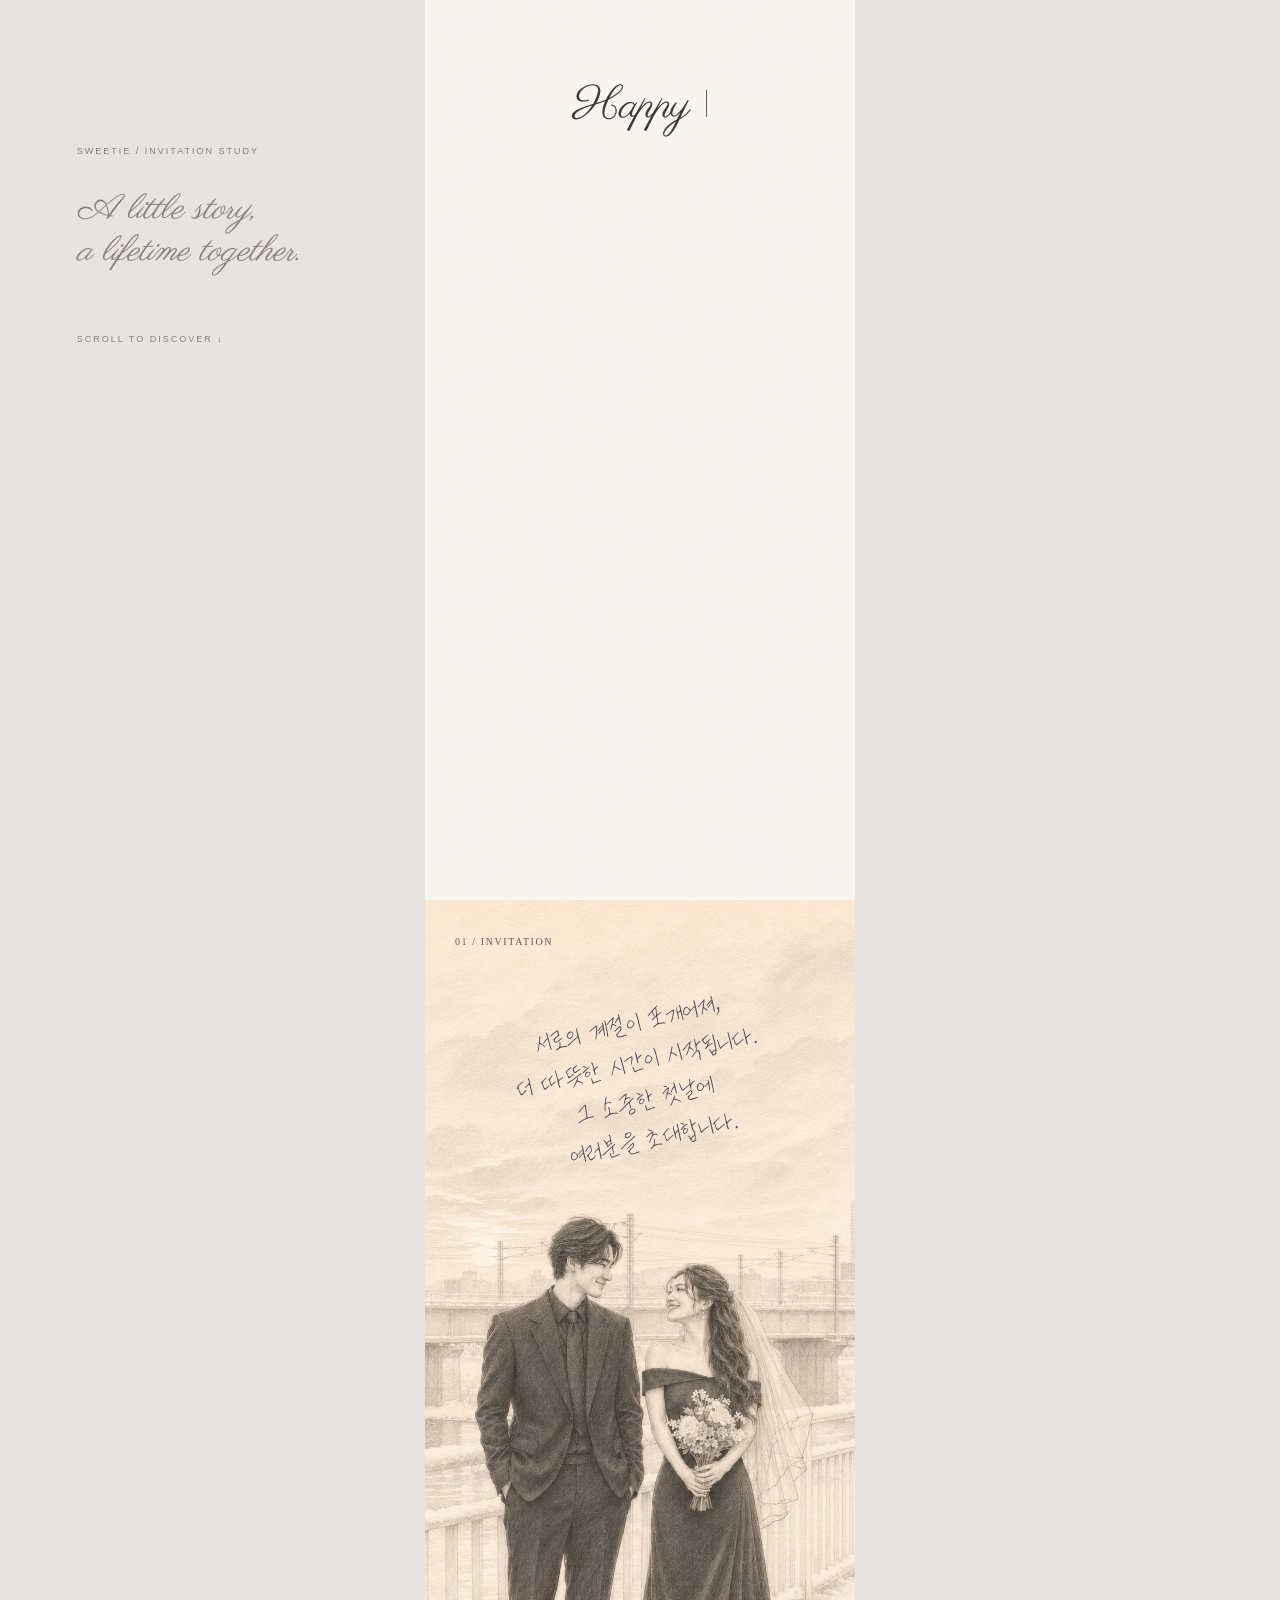
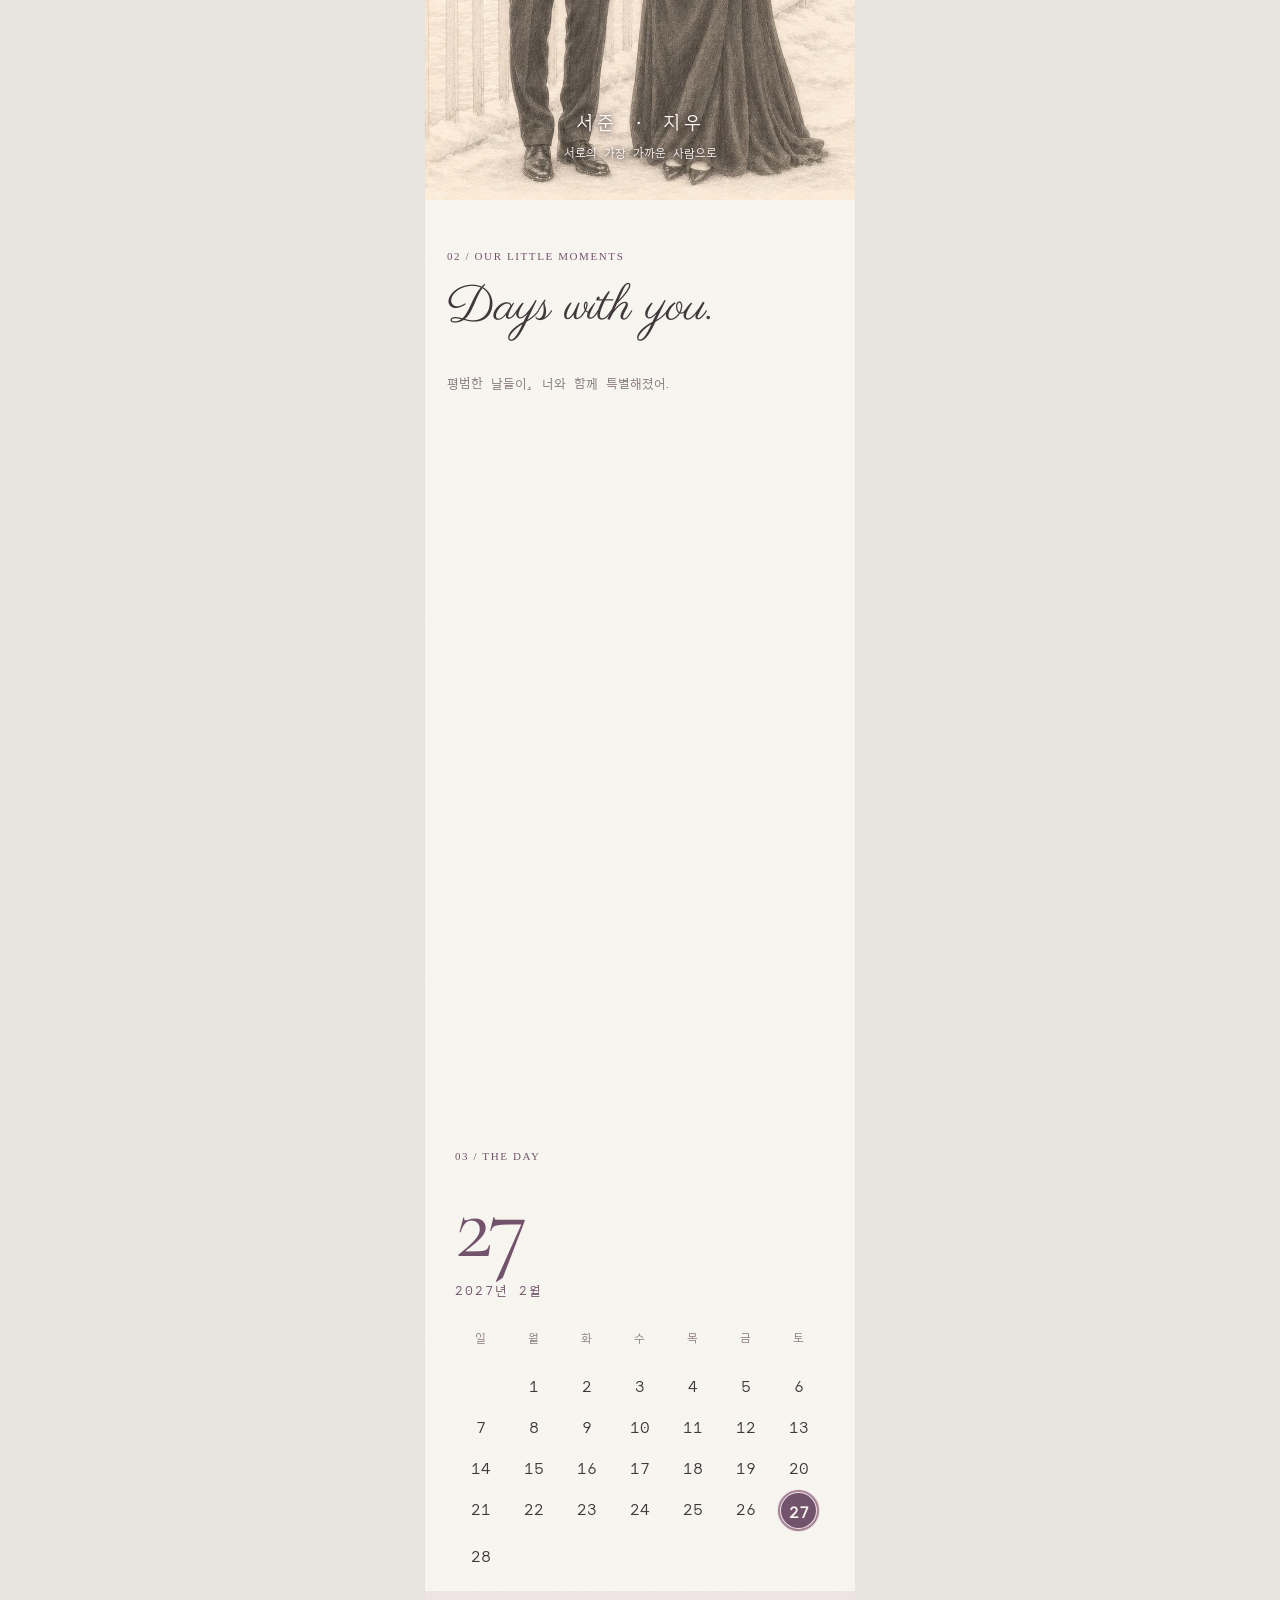
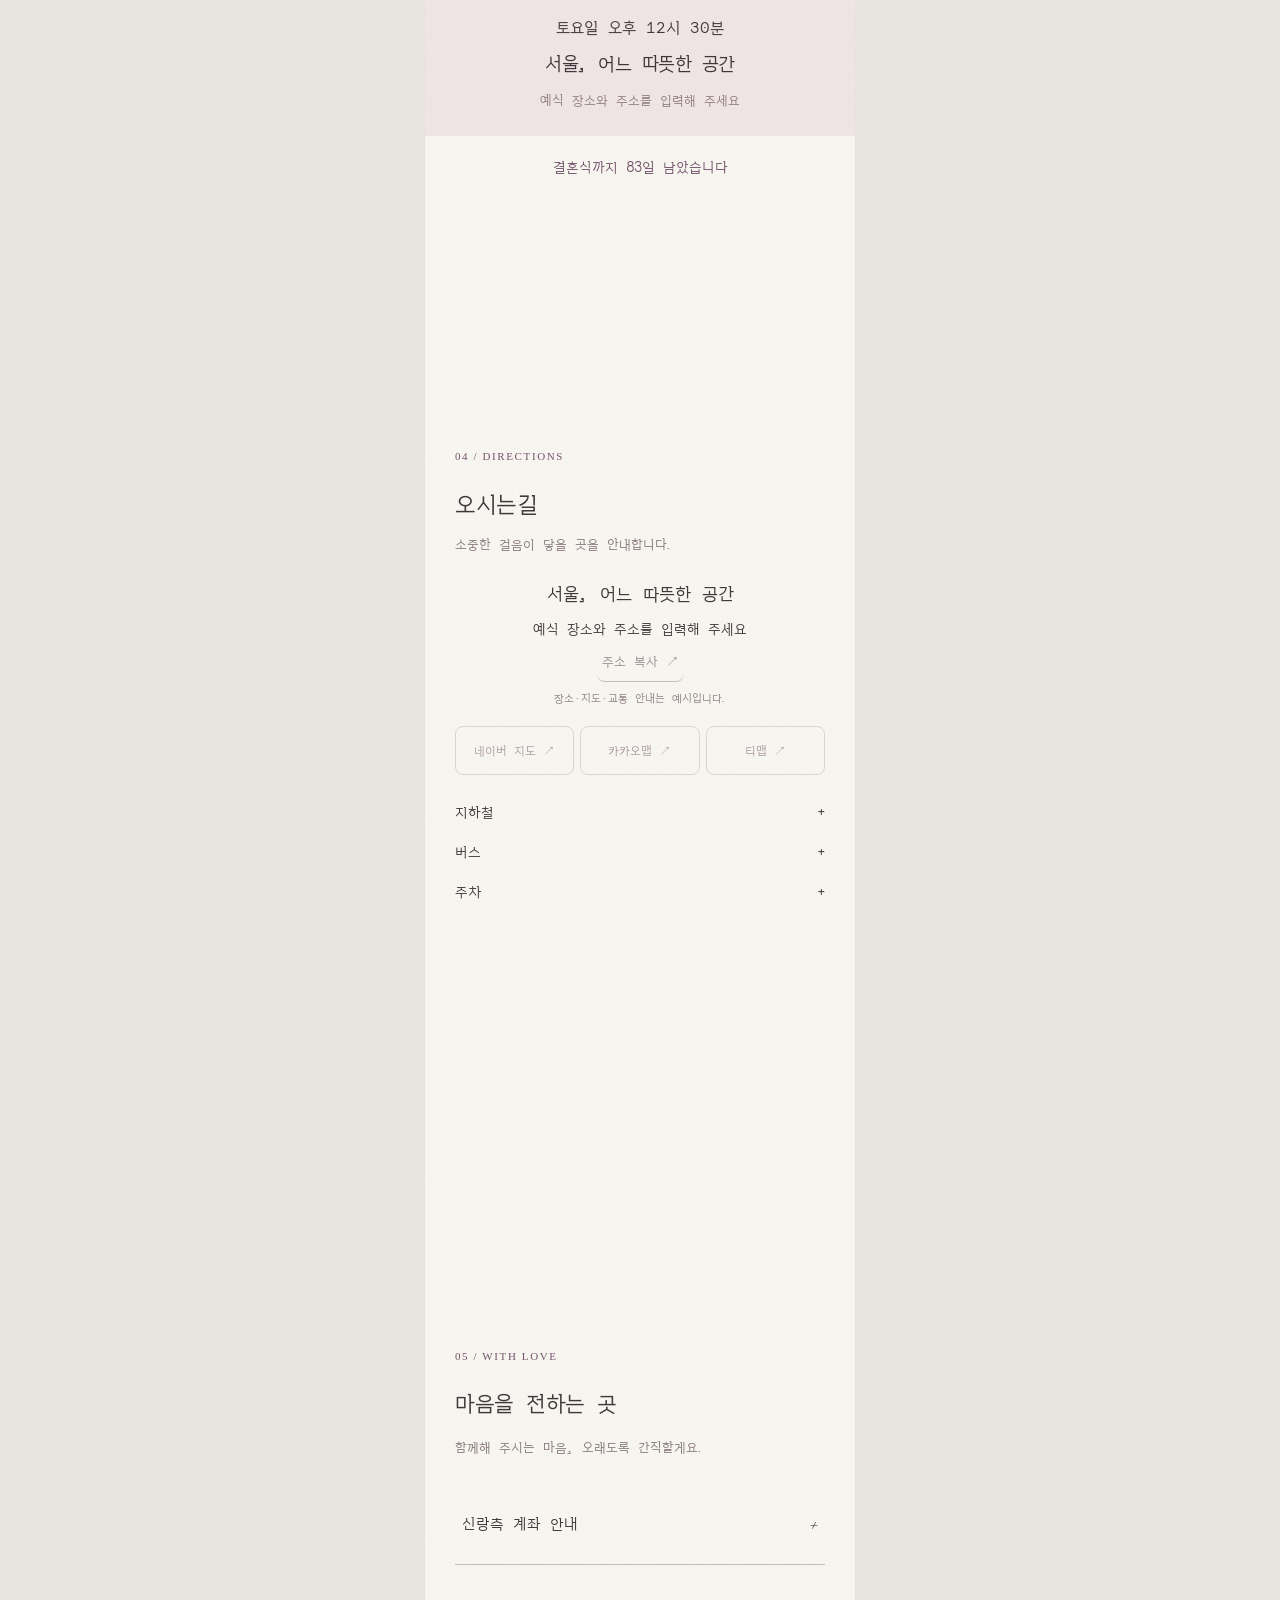
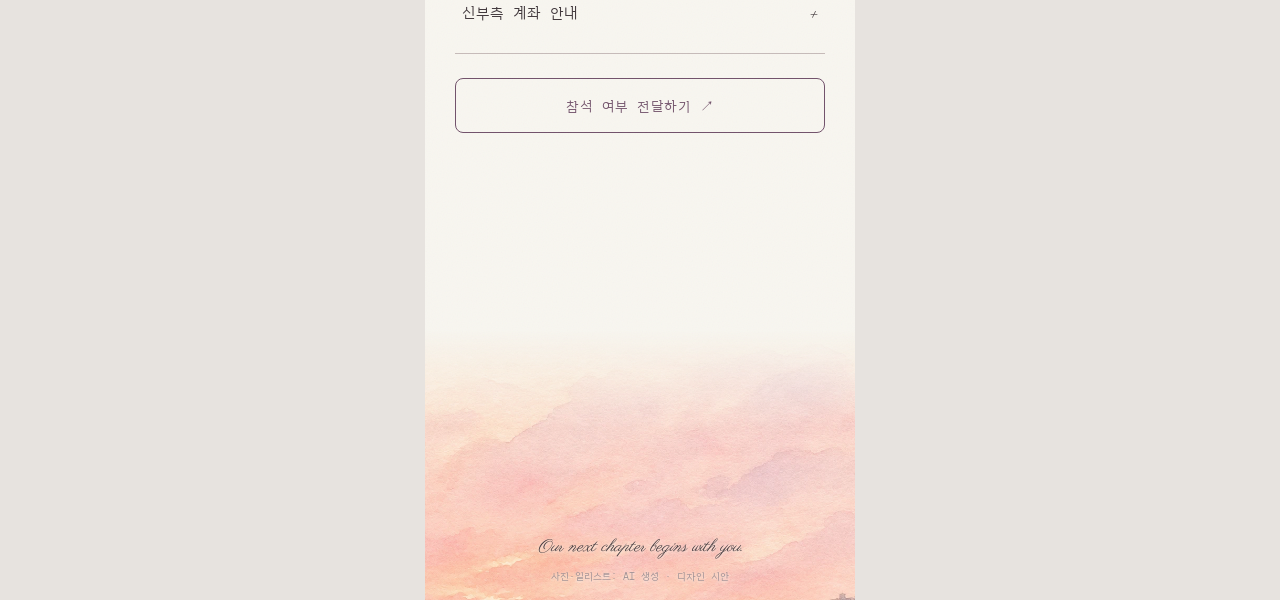
==== commit 8a4b51e4: "Centralize image paths and handle missing images with independent font readiness" ====
--- a/index.html
+++ b/index.html
@@ -9,7 +9,7 @@
 <link rel="preload" href="assets/fonts/Orbit-Regular.woff2" as="font" type="font/woff2" crossorigin>
 <link rel="preload" href="assets/fonts/Parisienne-Regular.woff2" as="font" type="font/woff2" crossorigin>
 <link rel="preload" href="assets/fonts/NanumDaughterToMom.woff2" as="font" type="font/woff2" crossorigin>
-<script>document.documentElement.classList.add('fonts-loading');setTimeout(()=>document.documentElement.classList.remove('fonts-loading'),4500);</script>
+<script>document.documentElement.classList.add('fonts-loading','cover-font-loading','greeting-font-loading');setTimeout(()=>document.documentElement.classList.remove('fonts-loading','cover-font-loading','greeting-font-loading'),4500);</script>
 <link rel="stylesheet" href="styles.css"><script src="config.js" defer></script><script src="app.js" defer></script>
 </head>
 <body class="font-orbit">
@@ -17,11 +17,11 @@
 <main>
 <section class="cover" aria-labelledby="cover-title">
 <h1 id="cover-title" aria-label="Happy Wedding Day"><span class="type-line" data-text="Happy Wedding Day" aria-hidden="true">Happy Wedding Day</span></h1>
-<div class="cover-card-stage"><button class="illustration-card" type="button" aria-label="초대합니다 — 참석 안내 열기" aria-controls="attendance-dialog" aria-haspopup="dialog"><img class="cover-illustration" src="assets/cover-illustration.webp" alt="눈 오는 날의 두 사람, 수채화 초대장"></button></div>
+<div class="cover-card-stage" hidden><button class="illustration-card" type="button" aria-label="초대합니다 — 참석 안내 열기" aria-controls="attendance-dialog" aria-haspopup="dialog"><img class="cover-illustration" alt="눈 오는 날의 두 사람, 수채화 초대장"></button></div>
 <div class="cover-footer"><p class="couple"></p><span>2027년 2월 27일 토요일 · 오후 12시 30분</span></div>
 </section>
 <section id="invitation" class="invitation section" aria-label="초대의 글">
-<img class="invitation-art" src="assets/pencil-illustration.webp" alt="겨울 풍경 속 두 사람의 흑백 일러스트" loading="lazy">
+<img class="invitation-art" hidden alt="겨울 풍경 속 두 사람의 흑백 일러스트" loading="lazy">
 <div class="section-label reveal">01 / INVITATION <span></span></div>
 <p class="greeting reveal"></p>
 <div class="signature reveal"><span class="couple"></span><small>서로의 가장 가까운 사람으로</small></div>
@@ -43,7 +43,7 @@
 <div class="section-label reveal">04 / DIRECTIONS <span></span></div>
 <h2 id="location-title" class="reveal">오시는길</h2>
 <p class="section-copy reveal">소중한 걸음이 닿을 곳을 안내합니다.</p>
-<div class="map-frame reveal"><div class="map-placeholder"><span class="map-symbol" aria-hidden="true">⌖</span><p>오시는 길</p><small>예식장 확정 후 약도를 넣어주세요</small></div></div>
+<div class="map-frame reveal" hidden><div class="map-placeholder"><span class="map-symbol" aria-hidden="true">⌖</span><p>오시는 길</p><small>예식장 확정 후 약도를 넣어주세요</small></div></div>
 <div class="location-address reveal"><h3 class="location-venue"></h3><p class="location-street"></p><button class="copy-address" type="button">주소 복사 ↗</button><p class="location-status" role="status"></p></div>
 <nav class="map-links reveal" aria-label="지도 서비스에서 길찾기"></nav>
 <div class="transport reveal"></div>
@@ -54,7 +54,7 @@
 <div class="accounts reveal"><details><summary>신랑측 계좌 안내 <span>+</span></summary><div class="account-list" data-side="groom"></div></details><details><summary>신부측 계좌 안내 <span>+</span></summary><div class="account-list" data-side="bride"></div></details></div>
 
 <button class="open-attendance bottom-attendance reveal" type="button" aria-haspopup="dialog" aria-controls="attendance-dialog">참석 여부 전달하기 ↗</button>
-<footer><div class="art landscape-art" role="img" aria-label="겨울 하늘과 다리 일러스트"></div><p>Our next chapter begins with you.</p><small>사진·일러스트: AI 생성 · 디자인 시안</small></footer>
+<footer><div class="art landscape-art" hidden role="img" aria-label="겨울 하늘과 다리 일러스트"></div><p>Our next chapter begins with you.</p><small>사진·일러스트: AI 생성 · 디자인 시안</small></footer>
 </section>
 </main>
 <dialog class="lightbox" aria-label="갤러리 이미지 확대"><div class="lightbox-bar"><span class="image-count"></span><button class="close-lightbox" aria-label="확대 보기 닫기">닫기 ×</button></div><div class="lightbox-image"></div><div class="lightbox-bottom"><button class="previous" aria-label="이전 이미지">←</button><p class="image-caption" hidden></p><button class="next" aria-label="다음 이미지">→</button></div></dialog>
--- a/styles.css
+++ b/styles.css
@@ -1,5 +1,5 @@
 @import url('https://fonts.googleapis.com/css2?family=Cormorant+Garamond:ital,wght@0,400;0,500;1,400&family=Noto+Serif+KR:wght@300;400;500&display=swap');
-:root{--paper:#f8f6f0;--ink:#3e3539;--plum:#71516a;--line:#c6bbb9;--serif:'Noto Serif KR',Batang,serif;--latin:'Cormorant Garamond',Georgia,serif}*{box-sizing:border-box}html{scroll-behavior:smooth}body{margin:0;background:#e7e3df;color:var(--ink);font-family:var(--serif);font-weight:400}button,a,summary{-webkit-tap-highlight-color:transparent}button{font:inherit;color:inherit}button:focus-visible,a:focus-visible,summary:focus-visible{outline:2px solid var(--plum);outline-offset:6px}main{width:min(100%,430px);margin:0 auto;background:var(--paper);overflow:hidden}h1,h2,p{margin:0}button{cursor:pointer}h2{font-size:27px;font-weight:400;line-height:1.7;letter-spacing:-1px}.cover{padding-top:34px}.masthead{display:flex;align-items:center;gap:17px;margin:0 29px;font:11px var(--latin);letter-spacing:3px;white-space:nowrap}.masthead span{height:1px;background:var(--line);flex:1}h1{font-family:var(--latin);font-size:clamp(64px,21vw,94px);font-weight:400;letter-spacing:-4px;line-height:.85;margin:39px 28px 24px}h1 i{font-weight:400}.cover-sub{font-size:12px;letter-spacing:2px;margin:0 30px 28px}.flip-card{display:block;background:transparent;border:0;padding:0;width:calc(100% - 36px);margin:0 18px;height:auto;aspect-ratio:.76;perspective:1500px;text-align:center}.card-inner{display:block;position:relative;width:100%;height:100%;transform-style:preserve-3d;transition:transform 1.1s cubic-bezier(.22,.7,.2,1)}.flip-card[aria-pressed=true] .card-inner{transform:rotateY(180deg)}.card-face{position:absolute;inset:0;backface-visibility:hidden;-webkit-backface-visibility:hidden;overflow:hidden}.card-front{border:1px solid #b7a8ae;display:flex;align-items:center;flex-direction:column;padding:29px 18px;background:#eee9e4;box-shadow:inset 0 0 0 8px var(--paper),inset 0 0 0 9px #d5cac9}.card-edition{font:9px Georgia,serif;letter-spacing:2px}.small-star{font-size:24px;color:var(--plum);margin-top:30px}.card-title{font:76px/.95 var(--latin);letter-spacing:-2px;margin:22px 0 25px}.card-rule{width:35px;height:1px;background:var(--plum)}.card-couple{margin-top:23px;font-size:16px;letter-spacing:4px}.card-date{font:9px Georgia,serif;letter-spacing:2px;margin-top:12px}.tap-label{margin-top:auto;padding-top:18px;font-size:9px;color:var(--plum)}.card-back{transform:rotateY(180deg);background:var(--paper)}.art{display:block;background-image:url('assets/concept-board.png');background-repeat:no-repeat}.cover-art{position:absolute;inset:0;background-size:337% 187%;background-position:6% 77%}.art-date{position:absolute;top:22px;left:0;right:0;font:italic 24px var(--latin);letter-spacing:3px;color:var(--plum);background:var(--paper);padding:7px}.back-caption{position:absolute;bottom:12px;left:0;right:0;font:italic 16px var(--latin);background:#f8f6f0d9;padding:7px}.cover-footer{text-align:center;padding:25px 0 36px}.cover-footer p{font-size:17px;letter-spacing:5px}.cover-footer>span{display:block;margin-top:9px;font:9px Arial,sans-serif;letter-spacing:3px}.scroll-cue{display:block;color:var(--plum);text-decoration:none;margin:20px auto 0;font-size:23px;width:44px;animation:cue 3s ease-in-out infinite}.section{padding:40px 30px 30px}.section-label{display:flex;align-items:center;gap:16px;font:10px Georgia,serif;letter-spacing:1.6px;color:var(--plum);margin-bottom:28px}.section-label span{height:1px;background:var(--line);flex:1;transform-origin:left;transition:transform 1.3s}.section-label.reveal:not(.visible) span{transform:scaleX(0)}.greeting{font-size:13px;line-height:2.35;text-align:center;white-space:pre-line;margin:25px 0 22px 25px}.portrait-art{height:360px;margin:0 -18px;background-size:340% auto;background-position:50% 48%}.signature{text-align:center;padding:20px 0 8px}.signature .couple{font-size:16px;letter-spacing:4px}.signature small{display:block;font-size:9px;color:#8b7f82;margin-top:12px}.gallery-section{padding-top:48px}.gallery-section h2{font:49px/1 var(--latin);letter-spacing:-1.5px}.section-copy{font-size:11px;line-height:2;margin-top:15px;color:#85767c}.gallery-stack{height:420px;position:relative;margin:40px -6px 0}.gallery-card{position:absolute;border:0;padding:0;background:var(--paper);box-shadow:0 5px 18px #47333b22;transition:transform .5s cubic-bezier(.2,.7,.2,1),box-shadow .5s;transform:rotate(var(--angle));width:66%;height:280px}.gallery-card:nth-child(1){left:0;top:5px;--angle:-8deg;z-index:1}.gallery-card:nth-child(2){right:0;top:90px;--angle:7deg;z-index:2;width:59%;height:245px}.gallery-card:nth-child(3){left:15px;top:205px;--angle:-5deg;z-index:3;width:53%;height:200px}.gallery-card .art,.gallery-card img{width:100%;height:100%;object-fit:cover}.art-portrait{background-size:390% auto;background-position:50% 49%}.art-kiss{background-size:730% auto;background-position:44% 96%}.art-station{background-size:900% auto;background-position:58% 96%}@media(hover:hover){.gallery-card:hover{transform:translateY(-15px) rotate(0) scale(1.06);z-index:10;box-shadow:0 15px 28px #47333b30}}.gallery-card:focus-visible{transform:translateY(-12px) rotate(0);z-index:10}.gallery-hint{font-size:9px;letter-spacing:1px;color:#8a787f;margin:20px 0 0;text-align:center}.gallery-hint span{margin-left:12px}.day{padding-top:60px}.date-heading{color:var(--plum)}.date-heading>span{font:112px/.9 var(--latin);letter-spacing:-5px}.date-heading p{font:13px var(--latin);letter-spacing:5px;margin:16px 0 30px}.calendar{display:grid;grid-template-columns:repeat(7,1fr);gap:9px 0;text-align:center;margin:0 0 32px;font:14px var(--latin)}.calendar>span{height:29px;display:flex;align-items:center;justify-content:center}.calendar .weekday{font:9px Arial,sans-serif;letter-spacing:1px;margin-bottom:7px;color:#8b7b82}.calendar .wedding-date{border:1px solid var(--plum);border-radius:50%;width:31px;justify-self:center;color:var(--plum)}.venue{border-top:1px solid var(--line);border-bottom:1px solid var(--line);text-align:center;padding:23px 0}.venue p{font-size:13px}.venue h2{font-size:16px;margin:9px 0;letter-spacing:0}.address{font-size:10px;color:#8b7b82}.countdown{text-align:center;font-size:11px;margin-top:25px;color:var(--plum)}.with-love{padding-top:50px;padding-bottom:40px}.with-love h2{font-size:24px}.accounts{margin-top:27px}details{border-bottom:1px solid var(--line)}summary{cursor:pointer;list-style:none;padding:21px 7px;font-size:13px;display:flex;justify-content:space-between}summary::-webkit-details-marker{display:none}summary span{font:23px var(--latin);transition:transform .3s}details[open] summary span{transform:rotate(45deg)}details p{font-size:11px;padding:3px 7px 20px;color:#8b7b82}.rsvp{margin-top:32px;padding:18px 17px;border:1px solid var(--plum);background:transparent;width:100%;font-size:13px;letter-spacing:2px;display:flex;justify-content:center;gap:25px;transition:background .25s}.rsvp:hover{background:#eee8e9}.rsvp-status{font-size:10px;text-align:center;line-height:1.8;margin-top:12px;color:var(--plum)}footer{text-align:center;padding-bottom:32px}.landscape-art{height:145px;background-size:340% auto;background-position:94% 92%;margin-bottom:22px}footer p{font:italic 15px var(--latin)}footer small{display:block;font-size:8px;color:#9a8c91;margin-top:13px}.footer-mark{display:block;margin-top:30px;font:19px var(--latin);letter-spacing:5px;color:var(--plum)}.reveal{transition:opacity .9s ease,transform .9s cubic-bezier(.2,.65,.2,1)}.js-ready .reveal:not(.visible){opacity:0;transform:translateY(22px)}.desktop-note{position:fixed;left:6vw;top:15vh;max-width:calc((100vw - 510px)/2);color:#8a7b81}.desktop-note>span{font:9px Arial,sans-serif;letter-spacing:2px}.desktop-note p{font:italic 35px/1.2 var(--latin);margin:30px 0 50px}.lightbox{padding:0;border:0;background:var(--paper);color:var(--ink);width:min(94vw,650px);max-height:94dvh}.lightbox::backdrop{background:#292128dc;backdrop-filter:blur(5px)}.lightbox-bar,.lightbox-bottom{display:flex;align-items:center;justify-content:space-between;padding:15px 20px}.lightbox button{border:0;background:transparent;min-width:44px;min-height:44px;font-size:13px}.image-count{font:13px var(--latin);letter-spacing:3px}.lightbox-image{height:min(65dvh,650px)}.lightbox-image .art,.lightbox-image img{width:100%;height:100%;object-fit:contain}.image-caption{font-size:12px}.lightbox-bottom>button{font-size:24px}body.modal-open{overflow:hidden}@keyframes cue{50%{transform:translateY(5px)}}@media(max-width:950px){.desktop-note{display:none}}@media(max-width:360px){.section{padding-left:23px;padding-right:23px}.card-title{font-size:64px}.small-star{margin-top:17px}.card-front{padding-top:23px}.card-couple{margin-top:16px}.card-title{margin:16px 0}.tap-label{font-size:8px}.portrait-art{height:310px}}@media(prefers-reduced-motion:reduce){html{scroll-behavior:auto}*,*::before,*::after{animation:none!important;transition:none!important}.js-ready .reveal:not(.visible){opacity:1;transform:none}}
+:root{--paper:#f8f6f0;--ink:#3e3539;--plum:#71516a;--line:#c6bbb9;--serif:'Noto Serif KR',Batang,serif;--latin:'Cormorant Garamond',Georgia,serif}*{box-sizing:border-box}html{scroll-behavior:smooth}body{margin:0;background:#e7e3df;color:var(--ink);font-family:var(--serif);font-weight:400}button,a,summary{-webkit-tap-highlight-color:transparent}button{font:inherit;color:inherit}button:focus-visible,a:focus-visible,summary:focus-visible{outline:2px solid var(--plum);outline-offset:6px}main{width:min(100%,430px);margin:0 auto;background:var(--paper);overflow:hidden}h1,h2,p{margin:0}button{cursor:pointer}h2{font-size:27px;font-weight:400;line-height:1.7;letter-spacing:-1px}.cover{padding-top:34px}.masthead{display:flex;align-items:center;gap:17px;margin:0 29px;font:11px var(--latin);letter-spacing:3px;white-space:nowrap}.masthead span{height:1px;background:var(--line);flex:1}h1{font-family:var(--latin);font-size:clamp(64px,21vw,94px);font-weight:400;letter-spacing:-4px;line-height:.85;margin:39px 28px 24px}h1 i{font-weight:400}.cover-sub{font-size:12px;letter-spacing:2px;margin:0 30px 28px}.flip-card{display:block;background:transparent;border:0;padding:0;width:calc(100% - 36px);margin:0 18px;height:auto;aspect-ratio:.76;perspective:1500px;text-align:center}.card-inner{display:block;position:relative;width:100%;height:100%;transform-style:preserve-3d;transition:transform 1.1s cubic-bezier(.22,.7,.2,1)}.flip-card[aria-pressed=true] .card-inner{transform:rotateY(180deg)}.card-face{position:absolute;inset:0;backface-visibility:hidden;-webkit-backface-visibility:hidden;overflow:hidden}.card-front{border:1px solid #b7a8ae;display:flex;align-items:center;flex-direction:column;padding:29px 18px;background:#eee9e4;box-shadow:inset 0 0 0 8px var(--paper),inset 0 0 0 9px #d5cac9}.card-edition{font:9px Georgia,serif;letter-spacing:2px}.small-star{font-size:24px;color:var(--plum);margin-top:30px}.card-title{font:76px/.95 var(--latin);letter-spacing:-2px;margin:22px 0 25px}.card-rule{width:35px;height:1px;background:var(--plum)}.card-couple{margin-top:23px;font-size:16px;letter-spacing:4px}.card-date{font:9px Georgia,serif;letter-spacing:2px;margin-top:12px}.tap-label{margin-top:auto;padding-top:18px;font-size:9px;color:var(--plum)}.card-back{transform:rotateY(180deg);background:var(--paper)}.art{display:block;background-image:none;background-repeat:no-repeat}.cover-art{position:absolute;inset:0;background-size:337% 187%;background-position:6% 77%}.art-date{position:absolute;top:22px;left:0;right:0;font:italic 24px var(--latin);letter-spacing:3px;color:var(--plum);background:var(--paper);padding:7px}.back-caption{position:absolute;bottom:12px;left:0;right:0;font:italic 16px var(--latin);background:#f8f6f0d9;padding:7px}.cover-footer{text-align:center;padding:25px 0 36px}.cover-footer p{font-size:17px;letter-spacing:5px}.cover-footer>span{display:block;margin-top:9px;font:9px Arial,sans-serif;letter-spacing:3px}.scroll-cue{display:block;color:var(--plum);text-decoration:none;margin:20px auto 0;font-size:23px;width:44px;animation:cue 3s ease-in-out infinite}.section{padding:40px 30px 30px}.section-label{display:flex;align-items:center;gap:16px;font:10px Georgia,serif;letter-spacing:1.6px;color:var(--plum);margin-bottom:28px}.section-label span{height:1px;background:var(--line);flex:1;transform-origin:left;transition:transform 1.3s}.section-label.reveal:not(.visible) span{transform:scaleX(0)}.greeting{font-size:13px;line-height:2.35;text-align:center;white-space:pre-line;margin:25px 0 22px 25px}.portrait-art{height:360px;margin:0 -18px;background-size:340% auto;background-position:50% 48%}.signature{text-align:center;padding:20px 0 8px}.signature .couple{font-size:16px;letter-spacing:4px}.signature small{display:block;font-size:9px;color:#8b7f82;margin-top:12px}.gallery-section{padding-top:48px}.gallery-section h2{font:49px/1 var(--latin);letter-spacing:-1.5px}.section-copy{font-size:11px;line-height:2;margin-top:15px;color:#85767c}.gallery-stack{height:420px;position:relative;margin:40px -6px 0}.gallery-card{position:absolute;border:0;padding:0;background:var(--paper);box-shadow:0 5px 18px #47333b22;transition:transform .5s cubic-bezier(.2,.7,.2,1),box-shadow .5s;transform:rotate(var(--angle));width:66%;height:280px}.gallery-card:nth-child(1){left:0;top:5px;--angle:-8deg;z-index:1}.gallery-card:nth-child(2){right:0;top:90px;--angle:7deg;z-index:2;width:59%;height:245px}.gallery-card:nth-child(3){left:15px;top:205px;--angle:-5deg;z-index:3;width:53%;height:200px}.gallery-card .art,.gallery-card img{width:100%;height:100%;object-fit:cover}.art-portrait{background-size:390% auto;background-position:50% 49%}.art-kiss{background-size:730% auto;background-position:44% 96%}.art-station{background-size:900% auto;background-position:58% 96%}@media(hover:hover){.gallery-card:hover{transform:translateY(-15px) rotate(0) scale(1.06);z-index:10;box-shadow:0 15px 28px #47333b30}}.gallery-card:focus-visible{transform:translateY(-12px) rotate(0);z-index:10}.gallery-hint{font-size:9px;letter-spacing:1px;color:#8a787f;margin:20px 0 0;text-align:center}.gallery-hint span{margin-left:12px}.day{padding-top:60px}.date-heading{color:var(--plum)}.date-heading>span{font:112px/.9 var(--latin);letter-spacing:-5px}.date-heading p{font:13px var(--latin);letter-spacing:5px;margin:16px 0 30px}.calendar{display:grid;grid-template-columns:repeat(7,1fr);gap:9px 0;text-align:center;margin:0 0 32px;font:14px var(--latin)}.calendar>span{height:29px;display:flex;align-items:center;justify-content:center}.calendar .weekday{font:9px Arial,sans-serif;letter-spacing:1px;margin-bottom:7px;color:#8b7b82}.calendar .wedding-date{border:1px solid var(--plum);border-radius:50%;width:31px;justify-self:center;color:var(--plum)}.venue{border-top:1px solid var(--line);border-bottom:1px solid var(--line);text-align:center;padding:23px 0}.venue p{font-size:13px}.venue h2{font-size:16px;margin:9px 0;letter-spacing:0}.address{font-size:10px;color:#8b7b82}.countdown{text-align:center;font-size:11px;margin-top:25px;color:var(--plum)}.with-love{padding-top:50px;padding-bottom:40px}.with-love h2{font-size:24px}.accounts{margin-top:27px}details{border-bottom:1px solid var(--line)}summary{cursor:pointer;list-style:none;padding:21px 7px;font-size:13px;display:flex;justify-content:space-between}summary::-webkit-details-marker{display:none}summary span{font:23px var(--latin);transition:transform .3s}details[open] summary span{transform:rotate(45deg)}details p{font-size:11px;padding:3px 7px 20px;color:#8b7b82}.rsvp{margin-top:32px;padding:18px 17px;border:1px solid var(--plum);background:transparent;width:100%;font-size:13px;letter-spacing:2px;display:flex;justify-content:center;gap:25px;transition:background .25s}.rsvp:hover{background:#eee8e9}.rsvp-status{font-size:10px;text-align:center;line-height:1.8;margin-top:12px;color:var(--plum)}footer{text-align:center;padding-bottom:32px}.landscape-art{height:145px;background-size:340% auto;background-position:94% 92%;margin-bottom:22px}footer p{font:italic 15px var(--latin)}footer small{display:block;font-size:8px;color:#9a8c91;margin-top:13px}.footer-mark{display:block;margin-top:30px;font:19px var(--latin);letter-spacing:5px;color:var(--plum)}.reveal{transition:opacity .9s ease,transform .9s cubic-bezier(.2,.65,.2,1)}.js-ready .reveal:not(.visible){opacity:0;transform:translateY(22px)}.desktop-note{position:fixed;left:6vw;top:15vh;max-width:calc((100vw - 510px)/2);color:#8a7b81}.desktop-note>span{font:9px Arial,sans-serif;letter-spacing:2px}.desktop-note p{font:italic 35px/1.2 var(--latin);margin:30px 0 50px}.lightbox{padding:0;border:0;background:var(--paper);color:var(--ink);width:min(94vw,650px);max-height:94dvh}.lightbox::backdrop{background:#292128dc;backdrop-filter:blur(5px)}.lightbox-bar,.lightbox-bottom{display:flex;align-items:center;justify-content:space-between;padding:15px 20px}.lightbox button{border:0;background:transparent;min-width:44px;min-height:44px;font-size:13px}.image-count{font:13px var(--latin);letter-spacing:3px}.lightbox-image{height:min(65dvh,650px)}.lightbox-image .art,.lightbox-image img{width:100%;height:100%;object-fit:contain}.image-caption{font-size:12px}.lightbox-bottom>button{font-size:24px}body.modal-open{overflow:hidden}@keyframes cue{50%{transform:translateY(5px)}}@media(max-width:950px){.desktop-note{display:none}}@media(max-width:360px){.section{padding-left:23px;padding-right:23px}.card-title{font-size:64px}.small-star{margin-top:17px}.card-front{padding-top:23px}.card-couple{margin-top:16px}.card-title{margin:16px 0}.tap-label{font-size:8px}.portrait-art{height:310px}}@media(prefers-reduced-motion:reduce){html{scroll-behavior:auto}*,*::before,*::after{animation:none!important;transition:none!important}.js-ready .reveal:not(.visible){opacity:1;transform:none}}
 /* 시안 보드의 일러스트 영역만 보여주는 임시 이미지 배치 */
 .cover-art{background-size:337.6% 223%;background-position:5.92% 77.88%}.portrait-art{background-size:355.6% 247.3%;background-position:50.1% 53.44%}.art-portrait{background-size:355.6% 247.3%;background-position:50.1% 53.44%}.art-kiss{background-size:768% 731.4%;background-position:43.11% 96.15%}.art-station{background-size:1121.2% 652.2%;background-position:57.18% 96.08%}
 .location{padding-top:55px}.map-frame{margin-top:28px;border:1px solid var(--line);background:#eeece5;overflow:hidden}.map-frame img{display:block;width:100%;height:auto}.map-placeholder{min-height:210px;display:flex;flex-direction:column;align-items:center;justify-content:center;color:var(--plum)}.map-symbol{font-size:37px;line-height:1;margin-bottom:14px}.map-placeholder p{font-size:15px;letter-spacing:3px}.map-placeholder small{font-size:10px;margin-top:12px;color:#8b7b82}.location-address{padding:23px 0;text-align:center}.location-address h3{font-size:16px;font-weight:400;margin:0 0 10px}.location-street{font-size:11px;line-height:1.9;overflow-wrap:anywhere}.copy-address{font-size:10px;background:transparent;border:0;border-bottom:1px solid var(--line);padding:10px 5px;color:var(--plum)}.copy-address:disabled{color:#958b8f;cursor:default}.location-status{font-size:9px;line-height:1.8;color:#8b7b82;margin-top:10px}.map-links{display:grid;grid-template-columns:repeat(3,minmax(0,1fr));gap:6px}.map-links a,.map-links button{display:block;text-align:center;text-decoration:none;font:10px var(--serif);color:var(--plum);padding:14px 0;border:1px solid var(--line);background:transparent}.map-links button:disabled{opacity:.55;cursor:default}.transport{margin-top:26px}.transport>div{padding:18px 0;border-bottom:1px solid var(--line)}.transport h3{font-size:12px;font-weight:500;margin:0 0 9px;color:var(--plum)}.transport p{font-size:11px;line-height:1.9;color:#85767c;white-space:pre-line}
@@ -25,7 +25,7 @@
 .gallery-section{--gallery-height:clamp(310px,calc(100dvh - 285px),550px)}
 @media(hover:none){.gallery-card:nth-child(1){z-index:1}.gallery-card:nth-child(2){z-index:2}.gallery-card:nth-child(3){z-index:3}.gallery-card:nth-child(4){z-index:4}.gallery-card:nth-child(5){z-index:5}.gallery-card:nth-child(6){z-index:6}.gallery-card:hover,.gallery-card:focus-visible{transform:rotate(var(--angle))}}
 /* 화면 비율에 맞춰 크게 사용하는 일러스트와 연결된 사진 콜라주 */
-@font-face{font-family:'Nanum Pen Script';src:url('assets/fonts/NanumPenScript-Regular.ttf') format('truetype');font-display:block;font-weight:400;font-style:normal}
+
 .cover{padding:clamp(22px,4dvh,38px) 20px;justify-content:center}.font-orbit #cover-title{font-size:clamp(34px,10.7vw,46px);line-height:1.1;min-height:1.1em;margin:12px 0 22px;letter-spacing:-.5px}.type-line{height:1.1em}.cover .cover-sub{margin:0;font-size:14px;letter-spacing:.3px}.illustration-card{height:auto;width:min(100%,calc((100dvh - 200px)*.66667));max-width:390px;aspect-ratio:2/3;flex:none;margin:0;align-self:center}.cover-footer{padding:20px 0 0}.cover-footer p{font-size:21px}.cover-footer>span{font-size:13px;line-height:1.8;margin-top:10px}.cover-motion .cover[data-phase=kicker] .cover-sub,.cover-motion .cover[data-phase=typing] .cover-sub{opacity:1;translate:0 0}.cover-motion .cover[data-phase=details] .illustration-card,.cover-motion .cover[data-phase=complete] .illustration-card{transition-delay:.1s}.cover-motion .cover[data-phase=details] .cover-footer,.cover-motion .cover[data-phase=complete] .cover-footer{transition-delay:.45s}.section{justify-content:flex-start;padding-top:clamp(30px,5.5dvh,50px);padding-bottom:30px}.with-love{justify-content:flex-start}.invitation{position:relative;padding:36px 30px;isolation:isolate;min-height:100dvh;overflow:hidden}.invitation-art{position:absolute;inset:0;width:100%;height:100%;object-fit:cover;object-position:center bottom;z-index:-1}.invitation .section-label{font-size:10px;color:#64555c;margin-bottom:22px}.invitation .section-label span{background:#8f7b7b66}.invitation .greeting{align-self:center;margin:8px 0 0;font-family:'Nanum Pen Script',cursive;font-size:clamp(24px,6.8vw,30px);line-height:1.6!important;color:#51434c;text-align:center;letter-spacing:0;transform:rotate(-3deg);text-shadow:0 1px 4px #fff7edcc}.invitation.in-view .greeting{transform:rotate(-3deg)}.invitation .signature{margin-top:auto;padding:16px 10px 4px;text-shadow:0 1px 5px #fff7ed}.invitation .signature .couple{font-size:19px}.invitation .signature small{font-size:12px}.gallery-section{--gallery-height:clamp(310px,calc(100dvh - 230px),650px);padding-left:22px;padding-right:22px}.gallery-section .section-label{margin-bottom:17px}.gallery-section h2{font-size:46px}.gallery-stack{margin:20px 0 0;height:var(--gallery-height)}.gallery-card:nth-child(n){width:55%;left:0;right:auto;top:0;--angle:-7deg;--scatter-x:-30px;--scatter-y:-24px;transform:rotate(var(--angle));opacity:0;animation:none;transition:none}.gallery-card:nth-child(2){width:53%;left:auto;right:0;top:9%;--angle:6deg;--scatter-x:32px;--scatter-y:-18px}.gallery-card:nth-child(3){width:73%;left:6%;right:auto;top:28%;--angle:-5deg;--scatter-x:-25px;--scatter-y:8px}.gallery-card:nth-child(4){width:54%;left:0;right:auto;top:42%;--angle:-8deg;--scatter-x:-28px;--scatter-y:20px}.gallery-card:nth-child(5){width:55%;left:auto;right:0;top:47%;--angle:5deg;--scatter-x:30px;--scatter-y:16px}.gallery-card:nth-child(6){width:77%;left:auto;right:0;top:72%;--angle:4deg;--scatter-x:24px;--scatter-y:25px}.gallery-section.in-view .gallery-card{animation:scatter-photo .8s cubic-bezier(.2,.65,.2,1) both;animation-delay:calc(.3s + var(--photo-order)*.23s)}.gallery-card img{animation:none}.gallery-section.in-view .gallery-card img{animation:photo-drift calc(4s + var(--photo-order)*.45s) ease-in-out infinite;animation-delay:calc(1.1s + var(--photo-order)*.23s)}.calendar .wedding-date{position:relative;width:35px;height:35px;border:0;background:var(--plum);color:var(--paper);font-weight:bold;box-shadow:0 0 0 4px #d9c4cc66;isolation:isolate}.calendar .wedding-date::after{content:'예식';position:absolute;top:calc(100% + 3px);font-size:9px;color:var(--plum);font-weight:400;white-space:nowrap}.calendar{row-gap:12px}.countdown{margin-top:20px}@keyframes scatter-photo{from{opacity:0;transform:translate(var(--scatter-x),var(--scatter-y)) rotate(calc(var(--angle)*2))}to{opacity:1;transform:translate(0,0) rotate(var(--angle))}}@keyframes photo-drift{0%,100%{translate:0 0}50%{translate:0 -5px}}@media(max-height:740px){.cover{padding-top:20px;padding-bottom:20px}.illustration-card{width:min(100%,calc((100dvh - 180px)*.66667))}.cover-footer{padding-top:15px}.cover-footer>span{font-size:12px}.cover .cover-sub{font-size:13px}.font-orbit #cover-title{margin:9px 0 16px;font-size:clamp(32px,10vw,43px)}.gallery-section{--gallery-height:calc(100dvh - 210px)}.invitation .greeting{font-size:24px;line-height:1.45!important}.section{padding-top:28px}}@media(prefers-reduced-motion:reduce){.gallery-card:nth-child(n){opacity:1;animation:none!important}.gallery-card img{animation:none!important}}
 .gallery-card:nth-child(1),.gallery-card:nth-child(2),.gallery-card:nth-child(4),.gallery-card:nth-child(5){width:min(55%,calc(var(--gallery-height)*.34))}.gallery-card:nth-child(3){width:min(73%,calc(var(--gallery-height)*.48))}.gallery-card:nth-child(6){width:min(77%,calc(var(--gallery-height)*.43));top:70%}
 .gallery-section{--gallery-height:clamp(300px,calc(100dvh - 255px),650px)}@media(max-height:740px){.gallery-section{--gallery-height:calc(100dvh - 250px)}.day .calendar{row-gap:7px;margin-bottom:17px}.day .date-heading>span{font-size:80px}.day .venue{padding-top:19px;padding-bottom:19px}.day .countdown{margin-top:16px}.day .date-heading p{margin-bottom:18px}}
@@ -33,7 +33,7 @@
 /* 주소창 상태와 스크롤 방향에 관계없이 현재 가용 화면에 맞춘다. */
 @font-face{font-family:'Daughter To Mom';src:url('assets/fonts/NanumDaughterToMom.woff2') format('woff2');font-display:block;font-weight:400;font-style:normal}
 body{touch-action:pan-y}button,a,summary{touch-action:manipulation}img{-webkit-user-drag:none}.cover{height:100dvh;min-height:0;display:grid;grid-template-rows:auto minmax(0,1fr) auto;gap:20px;padding:max(22px,env(safe-area-inset-top)) 20px max(24px,env(safe-area-inset-bottom));justify-content:normal}.font-orbit #cover-title{margin:0;min-height:1.1em;font-size:clamp(32px,10.2vw,44px);align-self:center}.cover-card-stage{display:flex;align-items:center;justify-content:center;min-height:0;height:100%;width:100%}.illustration-card{height:100%;width:auto;aspect-ratio:2/3;max-width:100%;max-height:100%;margin:0;align-self:center}.cover-footer{padding:0}.cover-footer p{font-size:20px}.cover-footer>span{margin-top:9px;font-size:12px;line-height:1.8}.invitation{height:100dvh;min-height:100dvh}.invitation-art{position:absolute;inset:0;width:100%;height:100%;max-width:none;object-fit:cover;object-position:center bottom}.invitation .greeting{font-family:'Daughter To Mom',cursive;font-size:clamp(25px,6.6vw,30px);line-height:1.6!important;font-weight:400}.gallery-section.in-view .gallery-card{animation-duration:.55s;animation-timing-function:cubic-bezier(.16,.75,.2,1);animation-delay:calc(.15s + var(--photo-order)*.13s)}.gallery-section.in-view .gallery-card img{animation-delay:calc(.7s + var(--photo-order)*.13s)}.calendar .wedding-date::after{display:none}.calendar .wedding-date::before{content:'';position:absolute;inset:-3px;border:2px solid #a58096;border-radius:50%;animation:wedding-wave 2.1s ease-out infinite;pointer-events:none}.day:not(.in-view) .wedding-date::before{animation:none}.calendar .wedding-date{animation:wedding-heartbeat 2.1s ease-in-out infinite}.countdown{font-size:14px;color:var(--plum);font-weight:500}.with-love{position:relative;isolation:isolate;min-height:100dvh;padding-bottom:calc(30dvh + 30px)}.with-love footer{position:absolute;bottom:0;left:0;width:100%;height:30dvh;min-height:180px;padding:0 15px 17px;display:flex;flex-direction:column;justify-content:flex-end;z-index:-1;pointer-events:none}.with-love footer .landscape-art{position:absolute;inset:0;height:100%;width:100%;margin:0;z-index:-1;mask-image:linear-gradient(to bottom,transparent 0,#000 36%);background-position:94% 92%}.with-love footer p{font-size:17px;text-shadow:0 1px 3px var(--paper)}.with-love footer small{font-size:10px;margin-top:9px;text-shadow:0 1px 3px var(--paper)}@keyframes wedding-wave{0%{transform:scale(1);opacity:.7}70%,100%{transform:scale(1.9);opacity:0}}@keyframes wedding-heartbeat{0%,35%,100%{scale:1}12%{scale:1.12}24%{scale:1.03}}@media(max-height:740px){.cover{gap:15px;padding-top:20px;padding-bottom:20px}.illustration-card{height:100%;width:auto}.font-orbit #cover-title{margin:0;font-size:clamp(31px,10vw,42px)}.cover-footer{padding:0}.invitation .greeting{font-size:23px}.with-love{padding-bottom:calc(28dvh + 20px)}.with-love footer{height:28dvh;min-height:150px}}@media(prefers-reduced-motion:reduce){.calendar .wedding-date,.calendar .wedding-date::before{animation:none}}
-.cover{grid-template-columns:minmax(0,1fr)}.cover>*{min-width:0}.cover-card-stage{overflow:visible}.with-love footer .landscape-art{background-image:url('assets/cover-illustration.webp');background-size:cover;background-position:center 12%}
+.cover{grid-template-columns:minmax(0,1fr)}.cover>*{min-width:0}.cover-card-stage{overflow:visible}.with-love footer .landscape-art{background-image:none;background-size:cover;background-position:center 12%}
 .cover{display:flex;flex-direction:column;justify-content:center;gap:20px}.cover-card-stage{display:contents}.illustration-card{width:min(100%,calc((100dvh - 180px)*.66667));height:auto;max-width:390px;aspect-ratio:2/3;flex:none}.with-love footer .landscape-art{background-size:125% auto;background-position:center top}@media(max-height:740px){.cover{gap:15px}.illustration-card{width:min(100%,calc((100dvh - 160px)*.66667));height:auto}}
 
 @media(max-height:740px){.invitation .greeting{font-size:25px}}
@@ -42,7 +42,11 @@
 [hidden]{display:none!important}.attendance-dialog.form-open{width:min(94vw,430px);max-height:92dvh;padding:22px 24px 30px;text-align:left;overscroll-behavior:contain}.rsvp-form-header{display:flex;gap:13px;align-items:center;padding-right:28px;margin-bottom:20px}.rsvp-form-header h2{font-size:19px;letter-spacing:0}.back-to-invitation{background:transparent;border:0;min-width:38px;min-height:42px;font-size:23px}.form-preview-note{font-size:11px;line-height:1.8;color:var(--plum);margin-bottom:25px}.rsvp-form fieldset{border:0;padding:0;margin:0 0 26px;min-width:0}.rsvp-form legend{font-size:14px;line-height:1.8;margin-bottom:12px}.rsvp-form legend>span,.form-field>span{color:#ac5f76}.choice-group{display:flex;border:1px solid var(--line);border-radius:8px;overflow:hidden}.choice-group label{flex:1;position:relative;cursor:pointer;min-width:0}.choice-group label+label{border-left:1px solid var(--line)}.choice-group input{position:absolute;opacity:0;width:1px;height:1px}.choice-group label>span{display:flex;align-items:center;justify-content:center;padding:13px 5px;min-height:48px;font-size:14px;background:#fff9;color:#82717c}.choice-group input:checked+span{background:#e6d5dd;color:#553c4d}.choice-group input:focus-visible+span{outline:2px solid var(--plum);outline-offset:-3px}.form-field{display:block;font-size:14px;line-height:1.8;margin-bottom:25px}.form-field input{display:block;margin-top:11px;width:100%;min-width:0;border:1px solid var(--line);border-radius:8px;background:#fffc;padding:13px 12px;min-height:48px;font:16px var(--serif);color:var(--ink)}.form-field input:focus-visible{outline:2px solid var(--plum);outline-offset:2px}.submit-rsvp{width:100%;min-height:50px;margin-top:8px;border:0;background:#e1cbd1;color:#553c4d;padding:15px 10px;font:14px var(--serif)}.rsvp-form .rsvp-status{font-size:12px;line-height:1.9;text-align:left;margin-top:15px}
 .invitation .greeting{min-height:5.2em}
 
-.fonts-loading #cover-title,.fonts-loading .greeting{visibility:hidden}
+.cover-font-loading #cover-title,.greeting-font-loading .greeting{visibility:hidden}
 .font-fallback-orbit .font-orbit{--serif:Arial,sans-serif}
 .font-fallback-script .font-orbit{--latin:Georgia,serif}
 .font-fallback-hand .invitation .greeting{font-family:var(--serif)}
+
+.invitation.no-portrait .signature,.invitation.no-portrait .signature small{color:var(--ink);text-shadow:none}
+.invitation.no-portrait .greeting{text-shadow:none}
+.gallery-section.no-images{min-height:0;padding-bottom:40px}
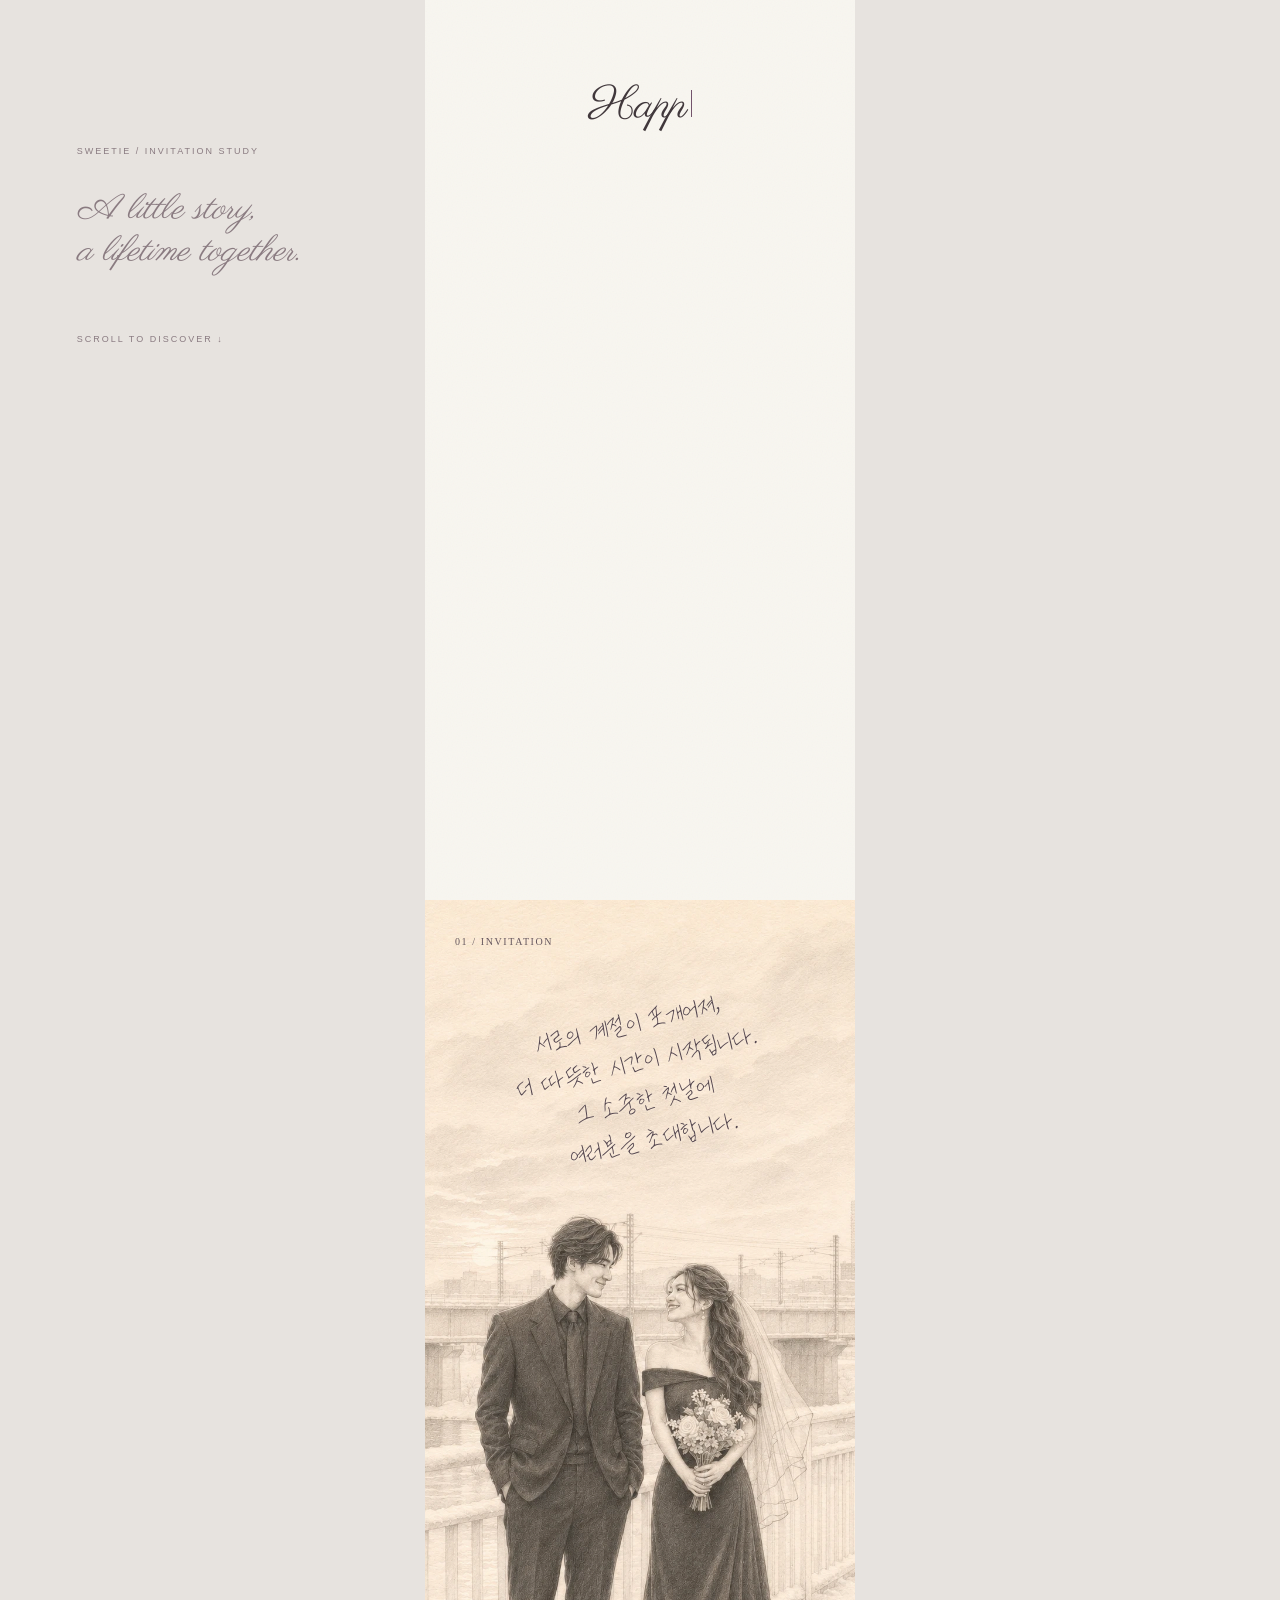
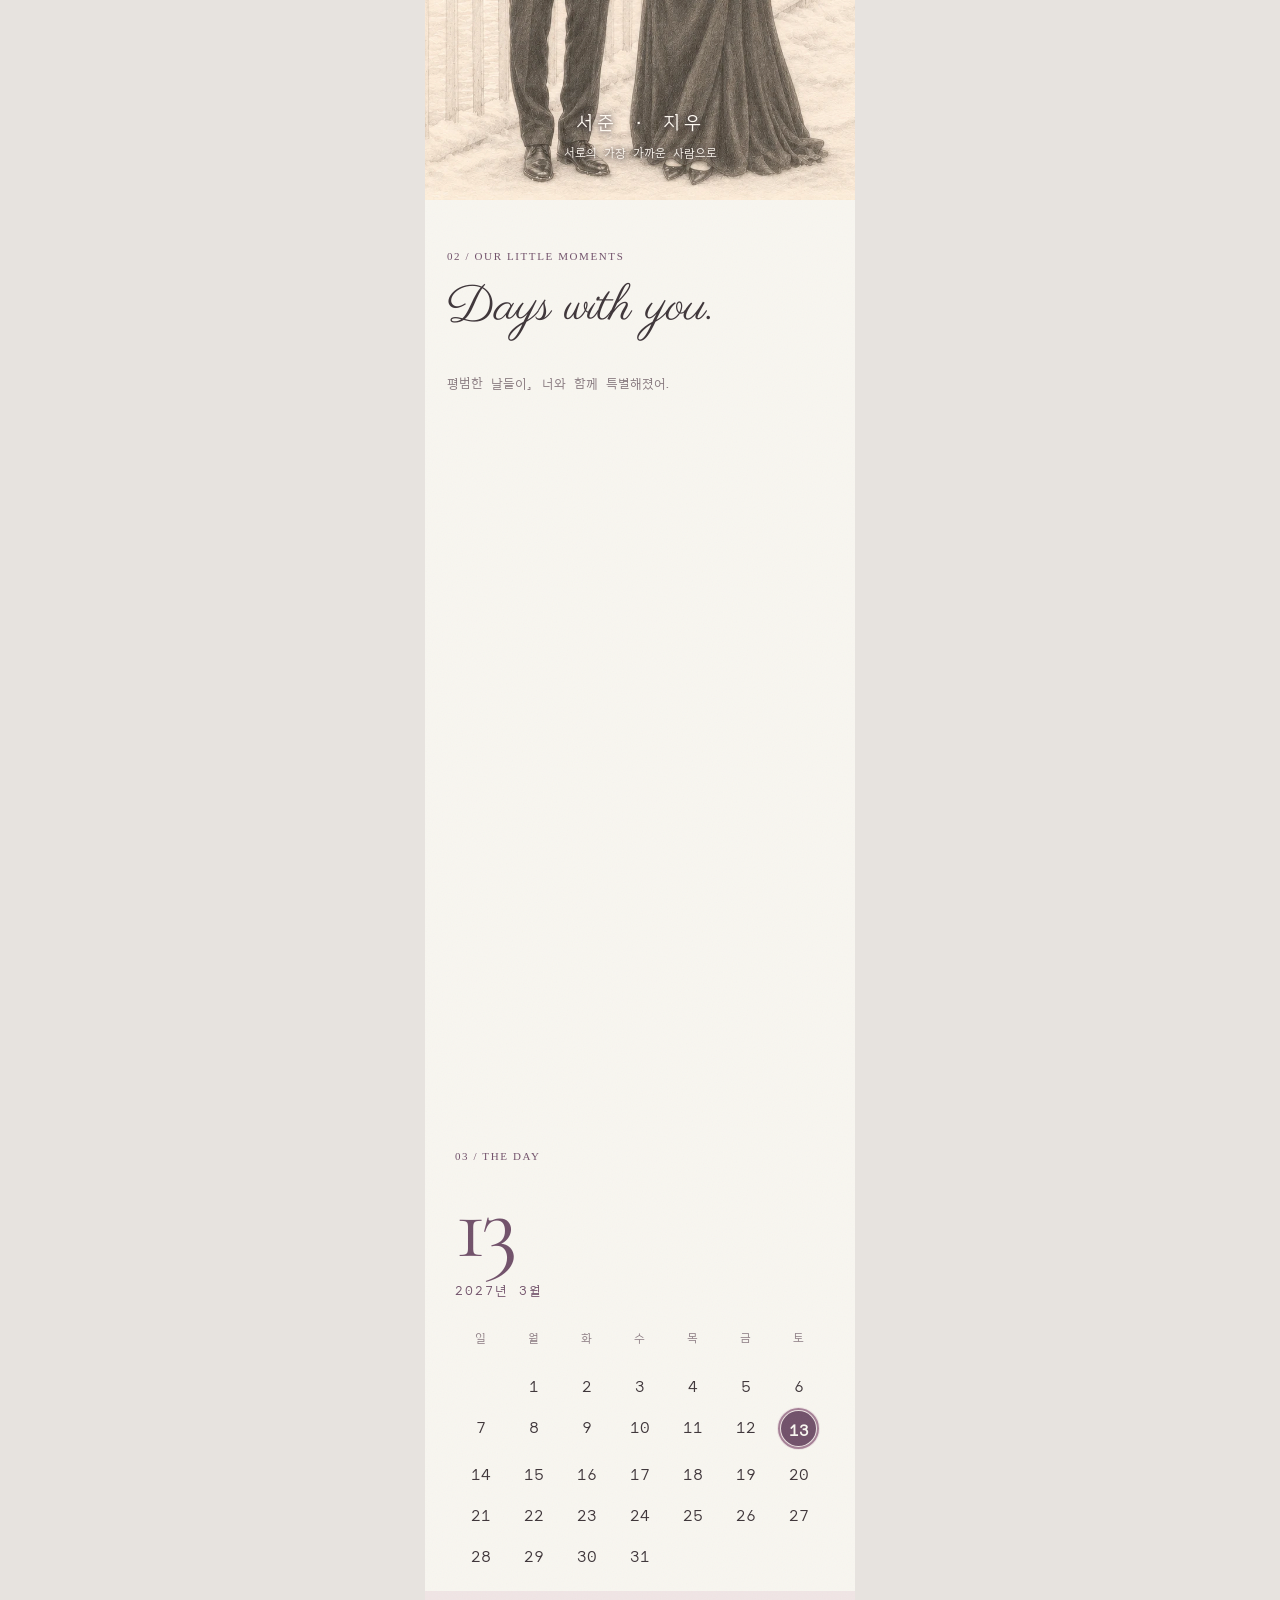
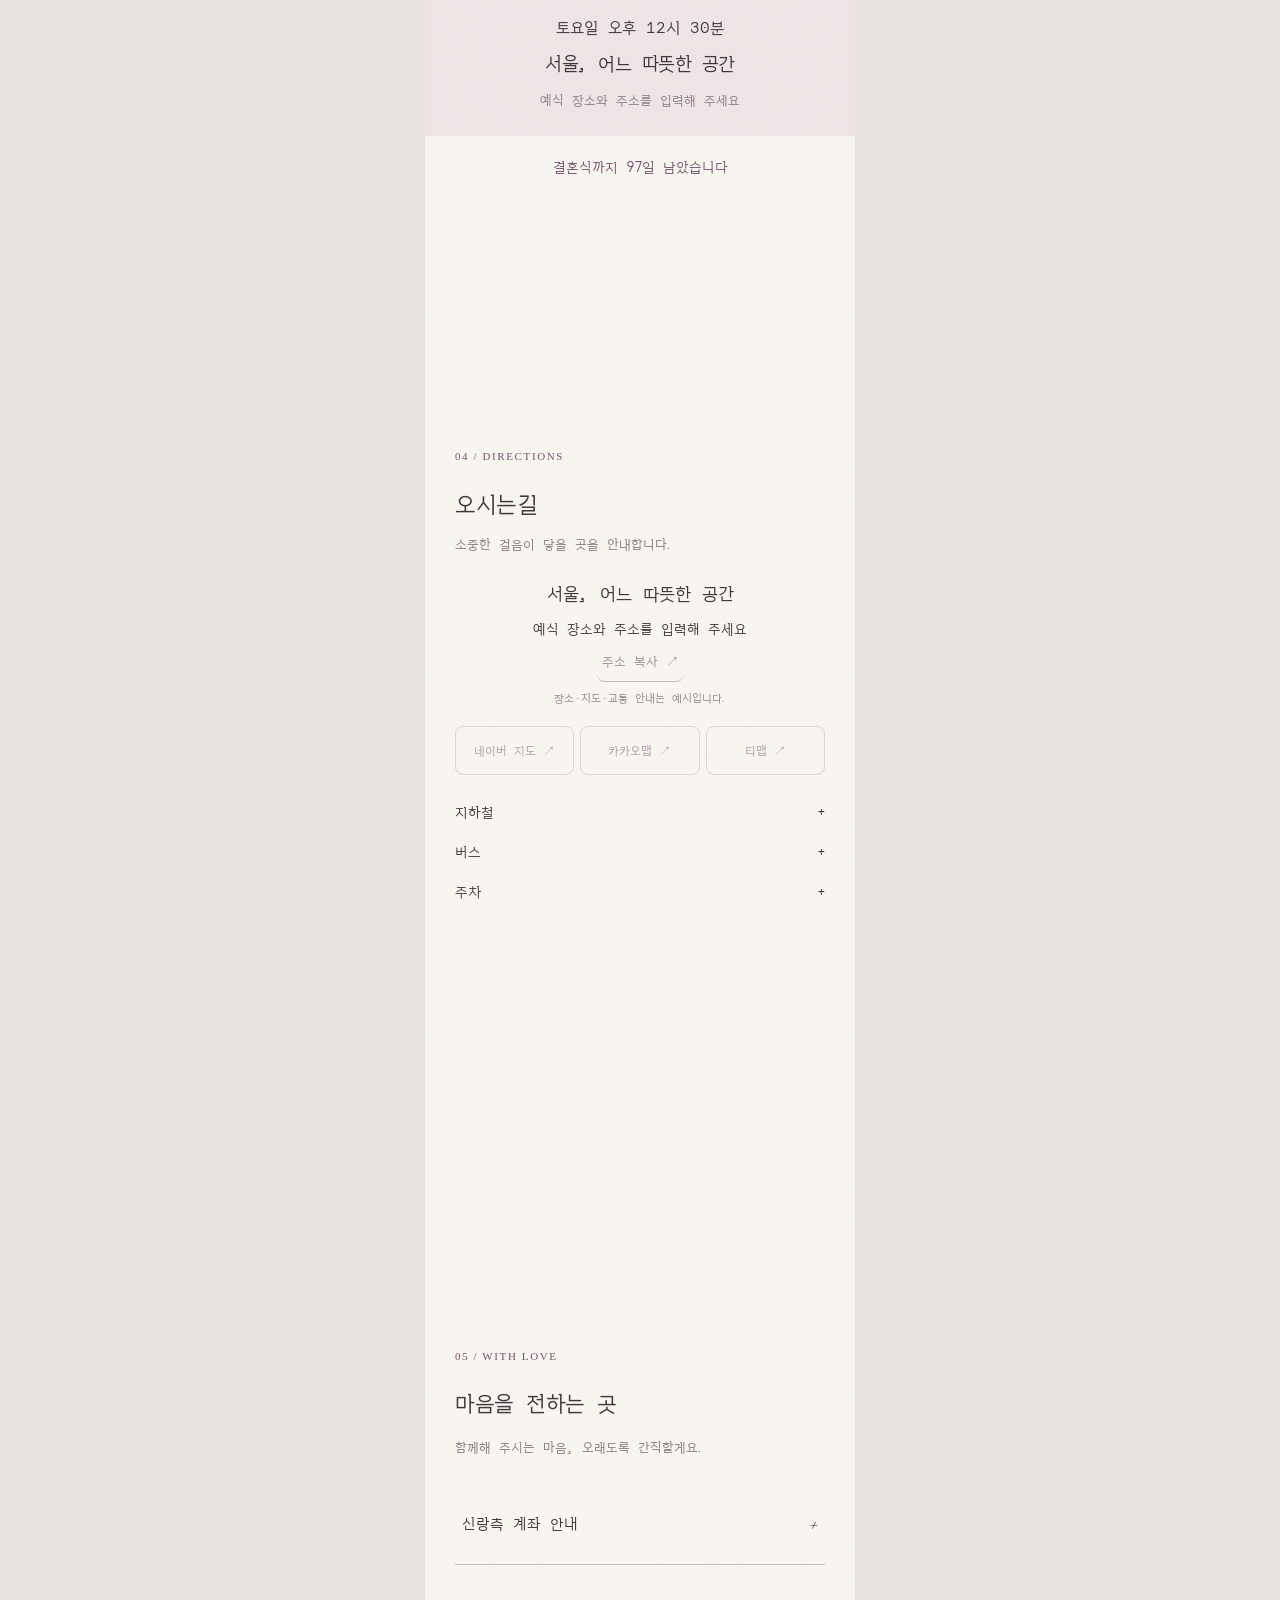
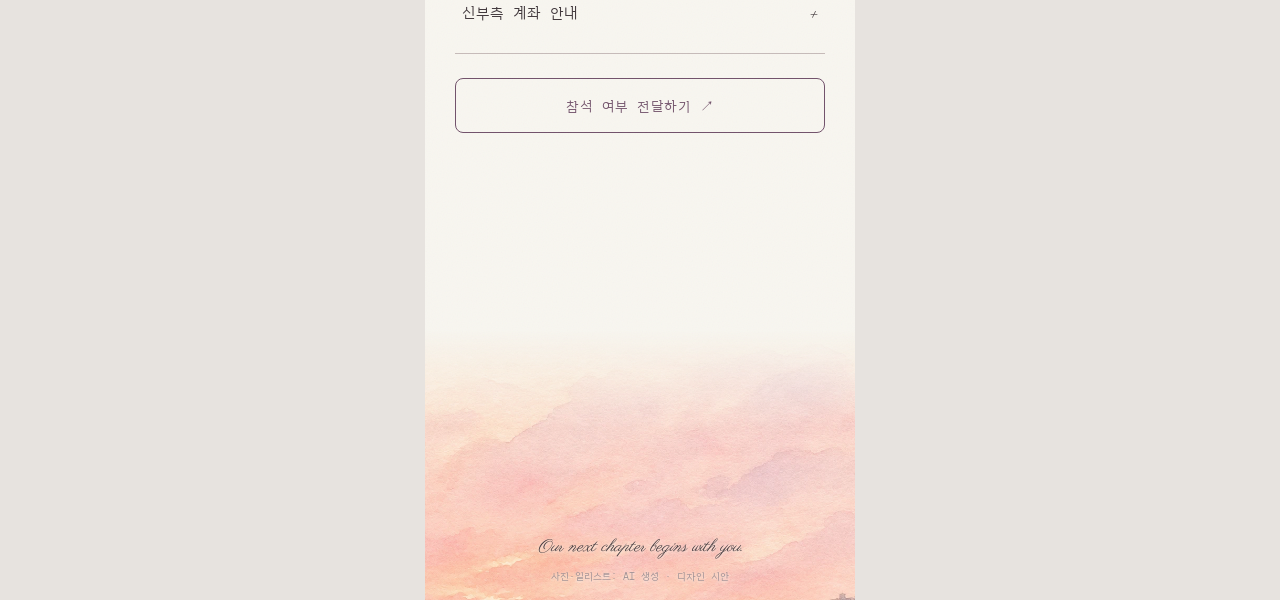
==== commit 0f05f591: "Generate all wedding date displays and calendar from config" ====
--- a/index.html
+++ b/index.html
@@ -18,7 +18,7 @@
 <section class="cover" aria-labelledby="cover-title">
 <h1 id="cover-title" aria-label="Happy Wedding Day"><span class="type-line" data-text="Happy Wedding Day" aria-hidden="true">Happy Wedding Day</span></h1>
 <div class="cover-card-stage" hidden><button class="illustration-card" type="button" aria-label="초대합니다 — 참석 안내 열기" aria-controls="attendance-dialog" aria-haspopup="dialog"><img class="cover-illustration" alt="눈 오는 날의 두 사람, 수채화 초대장"></button></div>
-<div class="cover-footer"><p class="couple"></p><span>2027년 2월 27일 토요일 · 오후 12시 30분</span></div>
+<div class="cover-footer"><p class="couple"></p><span class="full-wedding-date"></span></div>
 </section>
 <section id="invitation" class="invitation section" aria-label="초대의 글">
 <img class="invitation-art" hidden alt="겨울 풍경 속 두 사람의 흑백 일러스트" loading="lazy">
@@ -34,9 +34,9 @@
 </section>
 <section class="day section">
 <div class="section-label reveal">03 / THE DAY <span></span></div>
-<div class="date-heading reveal"><span>27</span><p>2027년 2월</p></div>
-<div class="calendar reveal" aria-label="2027년 2월 달력, 27일 토요일 결혼식"></div>
-<div class="venue reveal"><p>토요일 오후 12시 30분</p><h2 class="venue-name"></h2><span class="address"></span></div>
+<div class="date-heading reveal"><span class="wedding-day-number"></span><p class="wedding-month"></p></div>
+<div class="calendar reveal" aria-label="예식일 달력"></div>
+<div class="venue reveal"><p class="wedding-weekday-time"></p><h2 class="venue-name"></h2><span class="address"></span></div>
 <p class="countdown reveal" aria-live="off"></p>
 </section>
 <section class="location section" aria-labelledby="location-title">
@@ -63,7 +63,7 @@
 <div class="attendance-intro">
 <p class="attendance-kicker">소중한 당신을 초대합니다</p><h2 id="attendance-title">초대합니다</h2>
 <p class="attendance-copy">함께해 주실 모든 분들을<br>더욱 따뜻하게 모시고자 합니다.<br>참석 여부를 알려주시면 감사하겠습니다.</p>
-<div class="attendance-info"><p class="attendance-names"></p><p>2027년 2월 27일 토요일 오후 12시 30분</p><p class="attendance-venue"></p></div>
+<div class="attendance-info"><p class="attendance-names"></p><p class="full-wedding-date"></p><p class="attendance-venue"></p></div>
 <button class="rsvp" type="button">참석 여부 전달하기 ↗</button>
 </div>
 <div class="rsvp-form-panel" hidden>
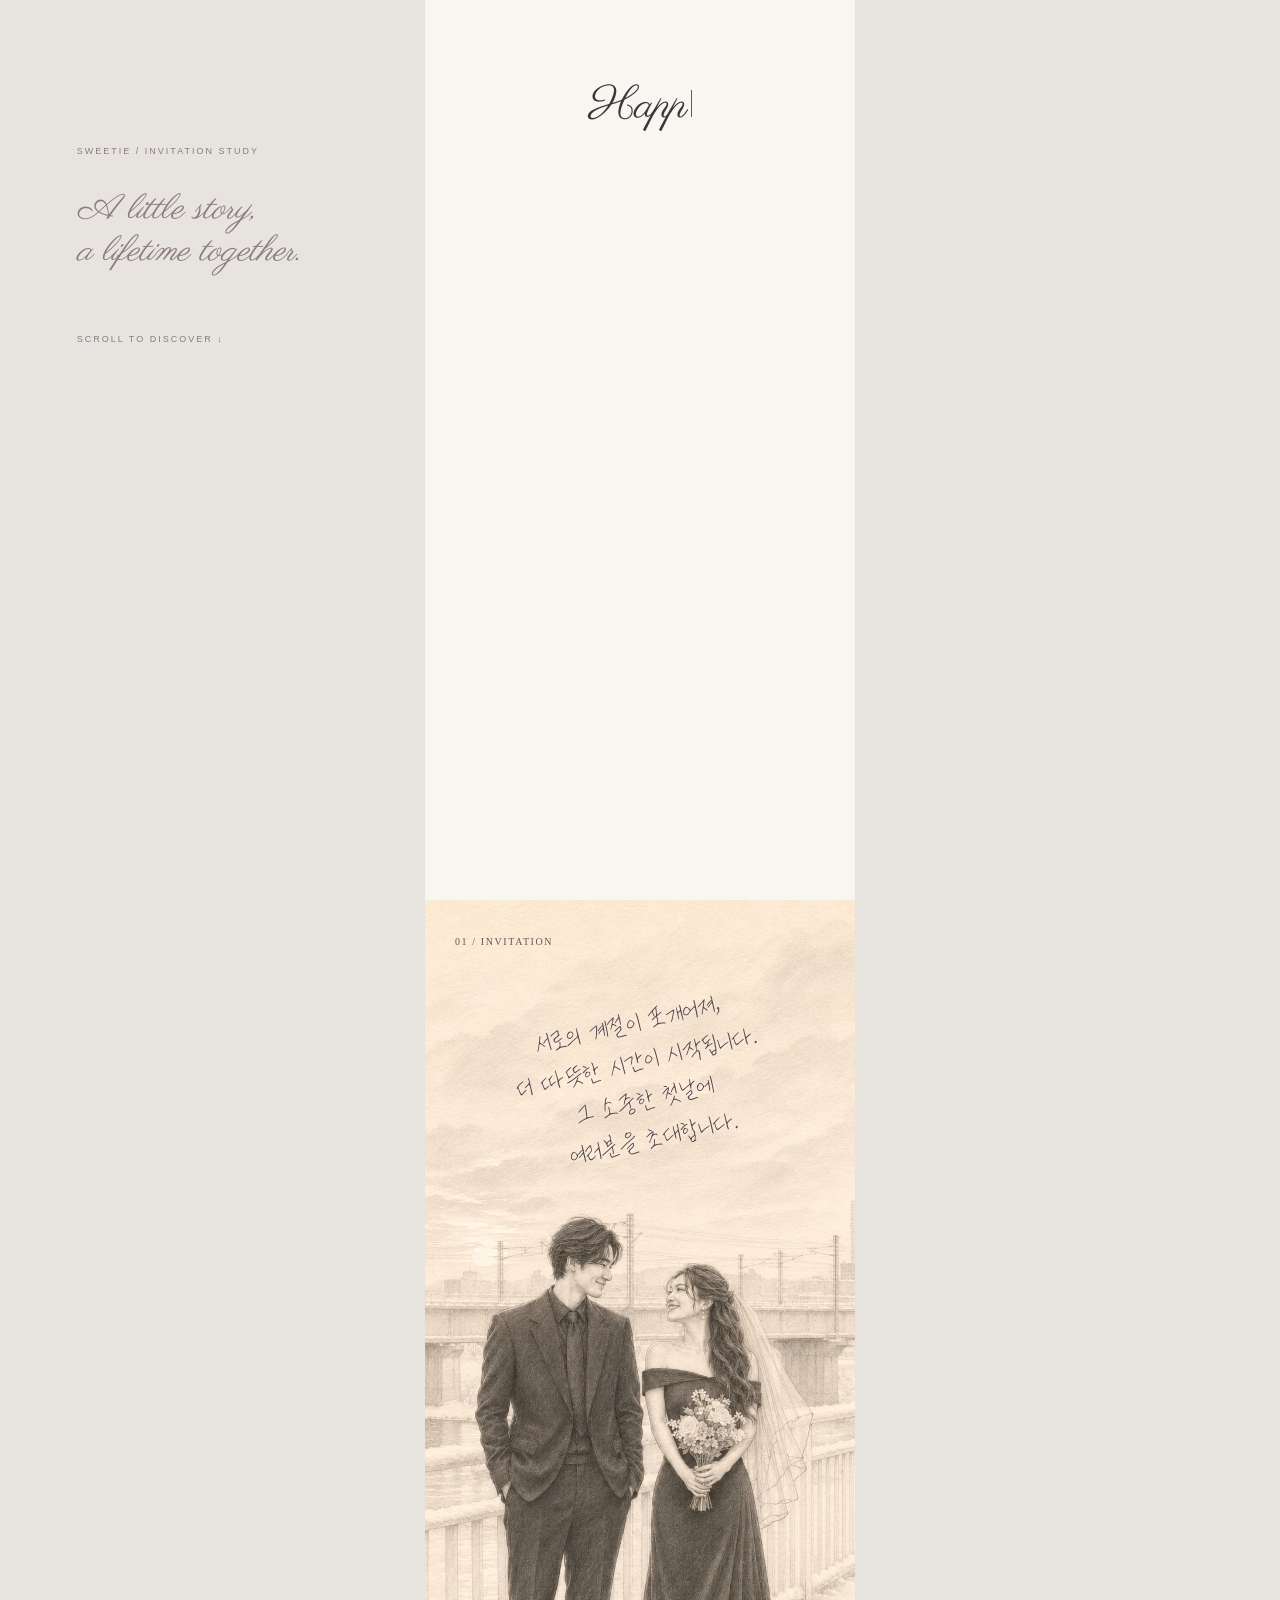
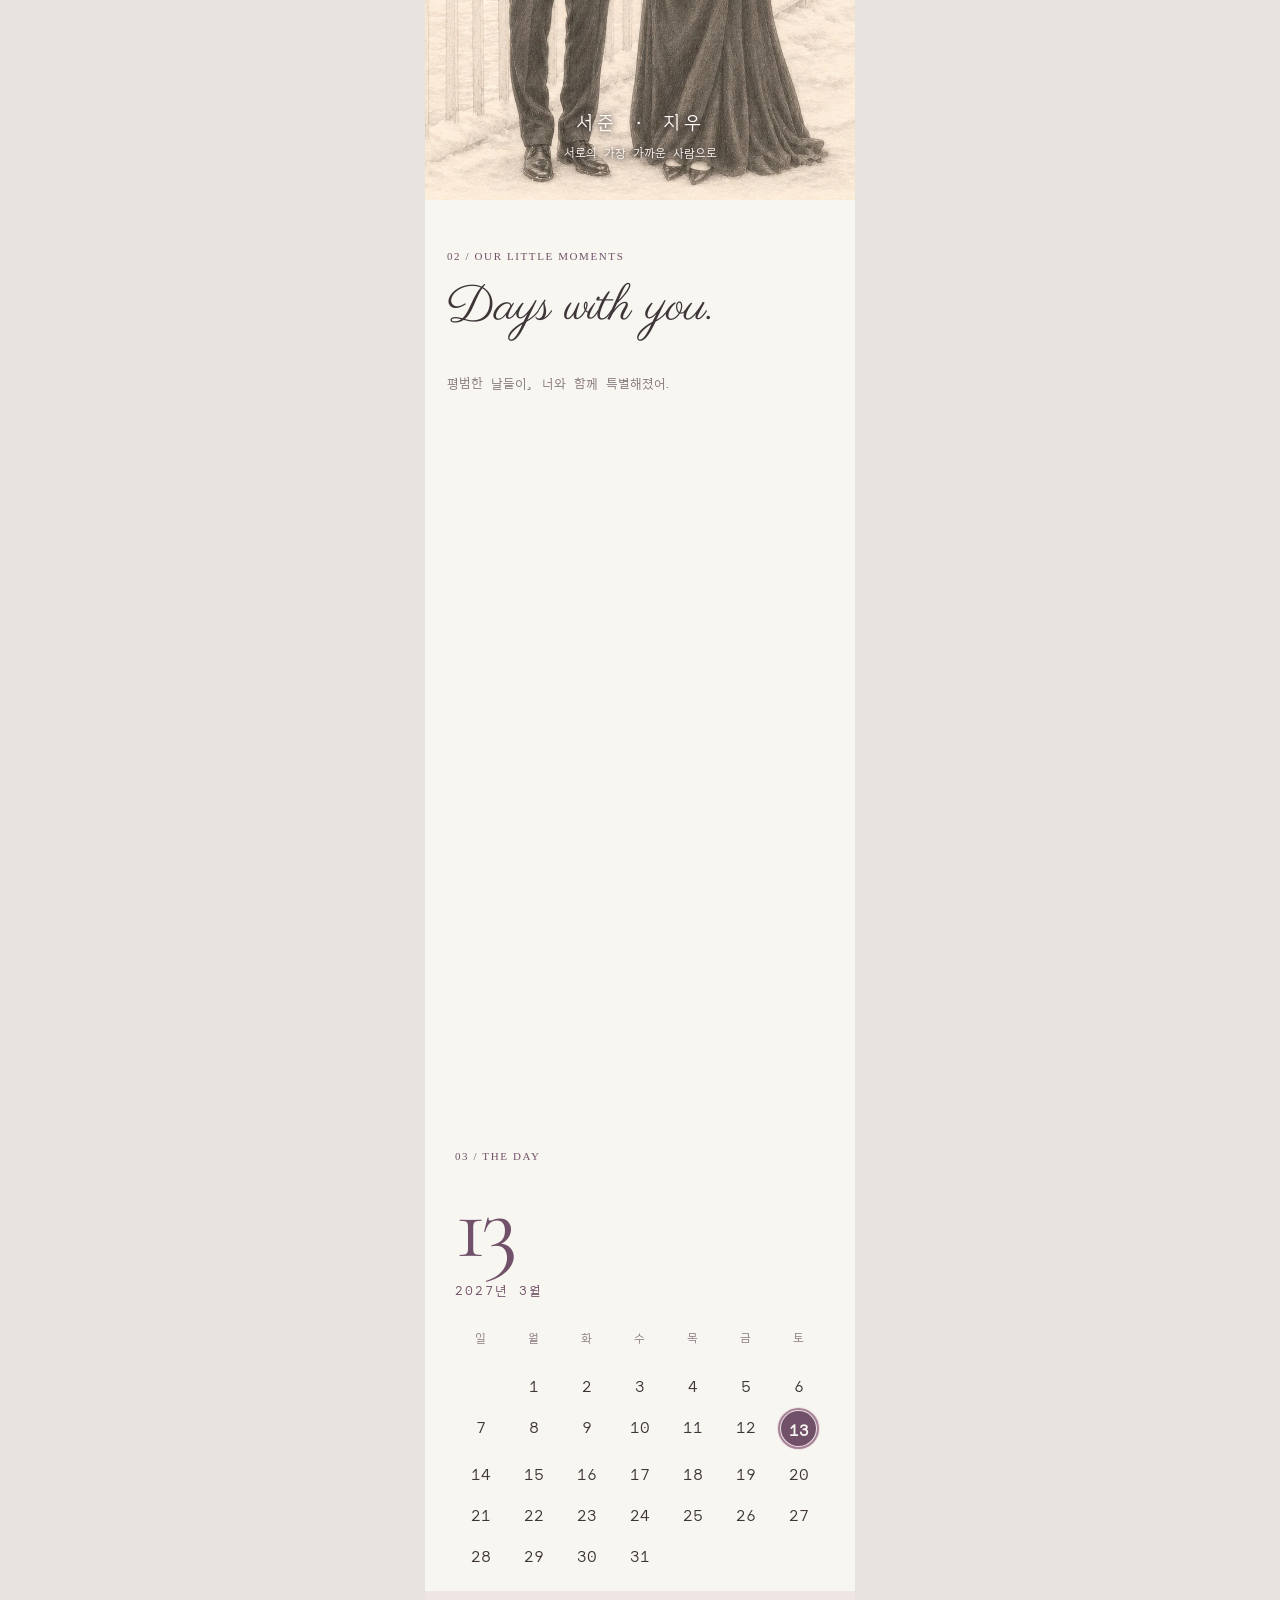
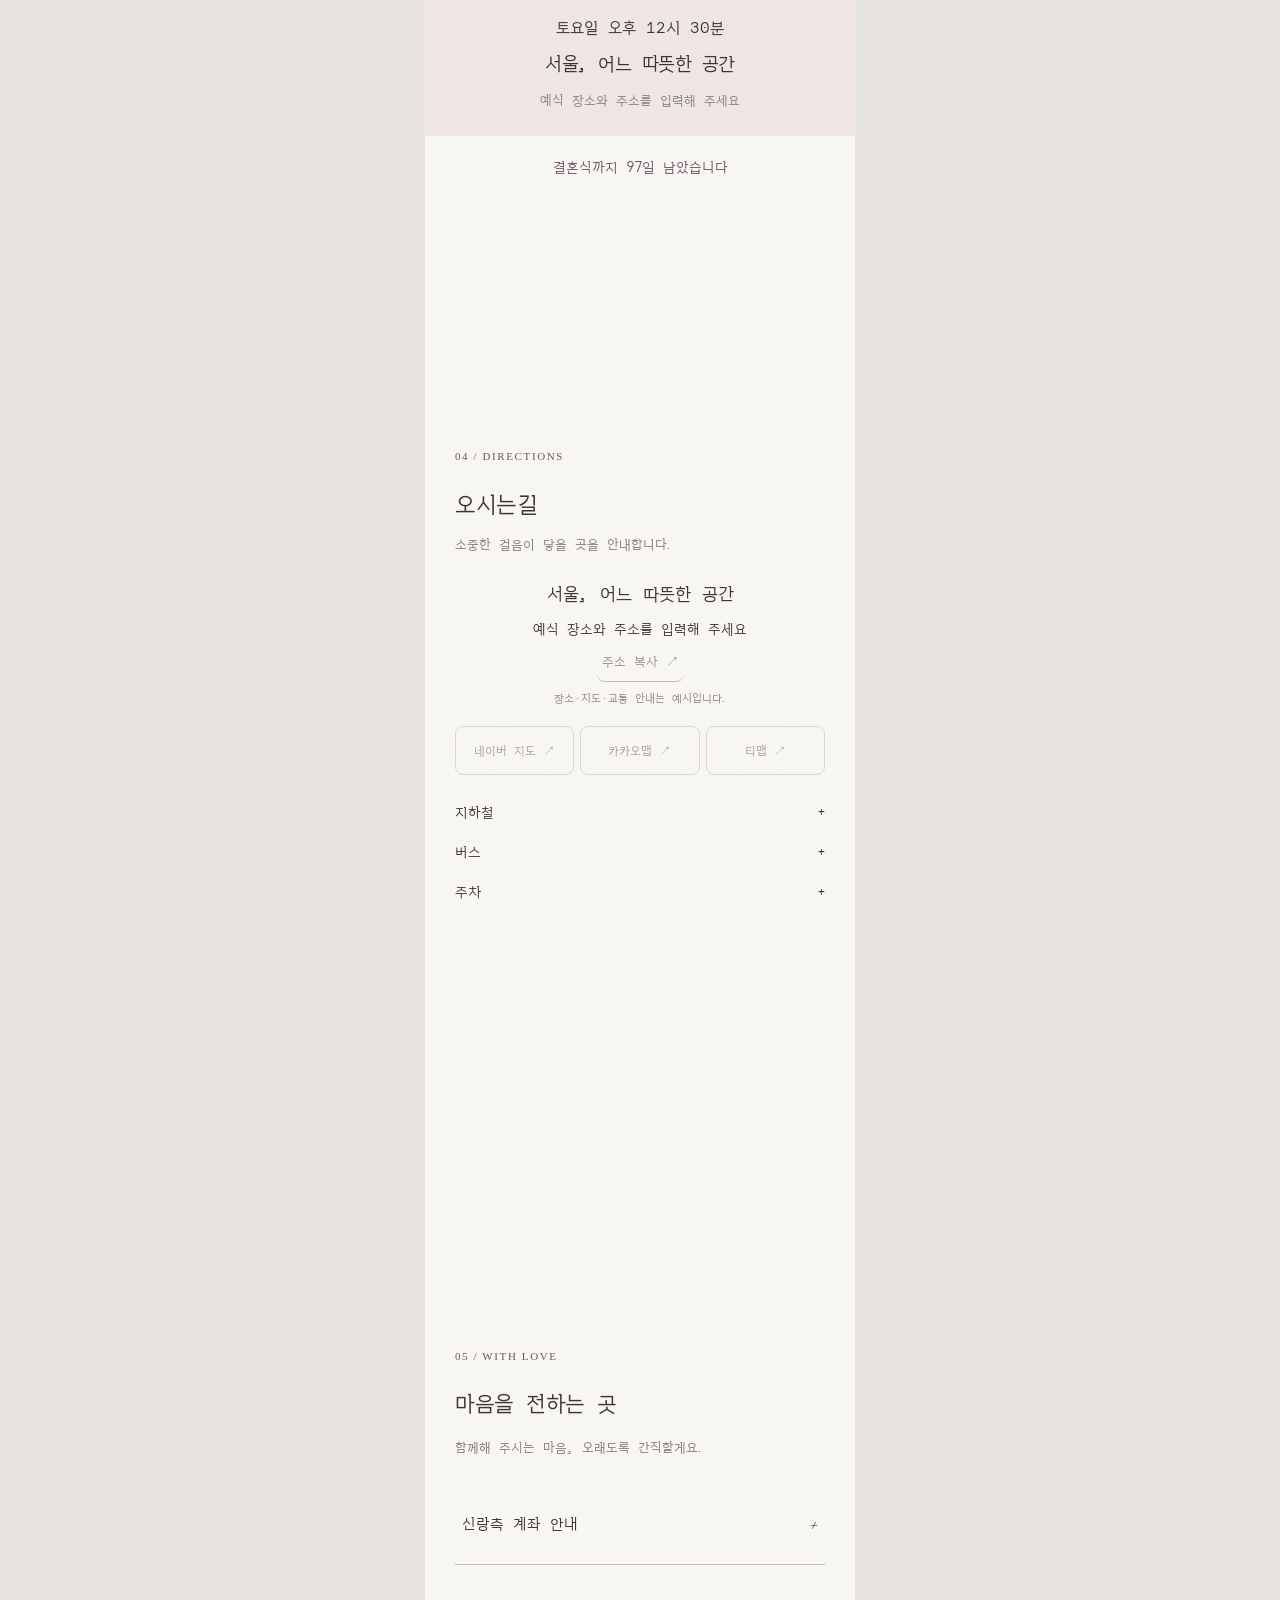
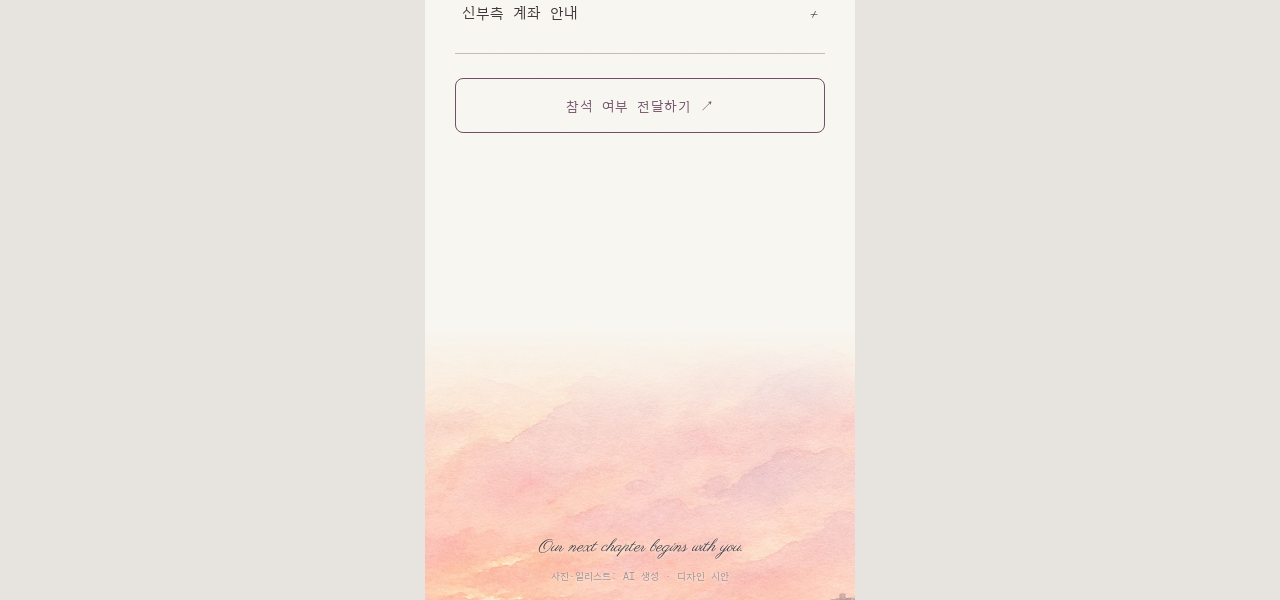
==== commit 1eca8955: "Remove font flash and reduce scroll and reveal delays" ====
--- a/index.html
+++ b/index.html
@@ -6,17 +6,19 @@
 <meta name="description" content="우리의 가장 따뜻한 시작, 겨울의 한 페이지에 초대합니다.">
 <meta property="og:title" content="A winter chapter — 우리의 결혼식"><meta property="og:description" content="우리의 가장 따뜻한 시작에 초대합니다.">
 <title>A winter chapter · Wedding invitation</title>
+<meta name="app-version" content="2026-11-07-font-scroll">
+<style>@font-face{font-family:Parisienne;src:url([data-uri]) format('woff2');font-display:block}.cover-font-loading #cover-title,.greeting-font-loading .greeting{visibility:hidden!important}</style>
 <link rel="preload" href="assets/fonts/Orbit-Regular.woff2" as="font" type="font/woff2" crossorigin>
-<link rel="preload" href="assets/fonts/Parisienne-Regular.woff2" as="font" type="font/woff2" crossorigin>
-<link rel="preload" href="assets/fonts/NanumDaughterToMom.woff2" as="font" type="font/woff2" crossorigin>
+
+<link rel="preload" href="assets/fonts/NanumDaughterToMom-common.woff2" as="font" type="font/woff2" crossorigin>
 <script>document.documentElement.classList.add('fonts-loading','cover-font-loading','greeting-font-loading');setTimeout(()=>document.documentElement.classList.remove('fonts-loading','cover-font-loading','greeting-font-loading'),4500);</script>
-<link rel="stylesheet" href="styles.css"><script src="config.js" defer></script><script src="app.js" defer></script>
+<link rel="stylesheet" href="styles.css?v=20261107-font-scroll"><script src="config.js" defer></script><script src="app.js?v=20261107-font-scroll" defer></script>
 </head>
 <body class="font-orbit">
 <div class="desktop-note" aria-hidden="true"><span>SWEETIE / INVITATION STUDY</span><p>A little story,<br>a lifetime together.</p><span>SCROLL TO DISCOVER ↓</span></div>
 <main>
 <section class="cover" aria-labelledby="cover-title">
-<h1 id="cover-title" aria-label="Happy Wedding Day"><span class="type-line" data-text="Happy Wedding Day" aria-hidden="true">Happy Wedding Day</span></h1>
+<h1 id="cover-title" aria-label="Happy Wedding Day"><span class="type-line" data-text="Happy Wedding Day" aria-hidden="true"></span></h1>
 <div class="cover-card-stage" hidden><button class="illustration-card" type="button" aria-label="초대합니다 — 참석 안내 열기" aria-controls="attendance-dialog" aria-haspopup="dialog"><img class="cover-illustration" alt="눈 오는 날의 두 사람, 수채화 초대장"></button></div>
 <div class="cover-footer"><p class="couple"></p><span class="full-wedding-date"></span></div>
 </section>
--- a/styles.css
+++ b/styles.css
@@ -1,4 +1,3 @@
-@import url('https://fonts.googleapis.com/css2?family=Cormorant+Garamond:ital,wght@0,400;0,500;1,400&family=Noto+Serif+KR:wght@300;400;500&display=swap');
 :root{--paper:#f8f6f0;--ink:#3e3539;--plum:#71516a;--line:#c6bbb9;--serif:'Noto Serif KR',Batang,serif;--latin:'Cormorant Garamond',Georgia,serif}*{box-sizing:border-box}html{scroll-behavior:smooth}body{margin:0;background:#e7e3df;color:var(--ink);font-family:var(--serif);font-weight:400}button,a,summary{-webkit-tap-highlight-color:transparent}button{font:inherit;color:inherit}button:focus-visible,a:focus-visible,summary:focus-visible{outline:2px solid var(--plum);outline-offset:6px}main{width:min(100%,430px);margin:0 auto;background:var(--paper);overflow:hidden}h1,h2,p{margin:0}button{cursor:pointer}h2{font-size:27px;font-weight:400;line-height:1.7;letter-spacing:-1px}.cover{padding-top:34px}.masthead{display:flex;align-items:center;gap:17px;margin:0 29px;font:11px var(--latin);letter-spacing:3px;white-space:nowrap}.masthead span{height:1px;background:var(--line);flex:1}h1{font-family:var(--latin);font-size:clamp(64px,21vw,94px);font-weight:400;letter-spacing:-4px;line-height:.85;margin:39px 28px 24px}h1 i{font-weight:400}.cover-sub{font-size:12px;letter-spacing:2px;margin:0 30px 28px}.flip-card{display:block;background:transparent;border:0;padding:0;width:calc(100% - 36px);margin:0 18px;height:auto;aspect-ratio:.76;perspective:1500px;text-align:center}.card-inner{display:block;position:relative;width:100%;height:100%;transform-style:preserve-3d;transition:transform 1.1s cubic-bezier(.22,.7,.2,1)}.flip-card[aria-pressed=true] .card-inner{transform:rotateY(180deg)}.card-face{position:absolute;inset:0;backface-visibility:hidden;-webkit-backface-visibility:hidden;overflow:hidden}.card-front{border:1px solid #b7a8ae;display:flex;align-items:center;flex-direction:column;padding:29px 18px;background:#eee9e4;box-shadow:inset 0 0 0 8px var(--paper),inset 0 0 0 9px #d5cac9}.card-edition{font:9px Georgia,serif;letter-spacing:2px}.small-star{font-size:24px;color:var(--plum);margin-top:30px}.card-title{font:76px/.95 var(--latin);letter-spacing:-2px;margin:22px 0 25px}.card-rule{width:35px;height:1px;background:var(--plum)}.card-couple{margin-top:23px;font-size:16px;letter-spacing:4px}.card-date{font:9px Georgia,serif;letter-spacing:2px;margin-top:12px}.tap-label{margin-top:auto;padding-top:18px;font-size:9px;color:var(--plum)}.card-back{transform:rotateY(180deg);background:var(--paper)}.art{display:block;background-image:none;background-repeat:no-repeat}.cover-art{position:absolute;inset:0;background-size:337% 187%;background-position:6% 77%}.art-date{position:absolute;top:22px;left:0;right:0;font:italic 24px var(--latin);letter-spacing:3px;color:var(--plum);background:var(--paper);padding:7px}.back-caption{position:absolute;bottom:12px;left:0;right:0;font:italic 16px var(--latin);background:#f8f6f0d9;padding:7px}.cover-footer{text-align:center;padding:25px 0 36px}.cover-footer p{font-size:17px;letter-spacing:5px}.cover-footer>span{display:block;margin-top:9px;font:9px Arial,sans-serif;letter-spacing:3px}.scroll-cue{display:block;color:var(--plum);text-decoration:none;margin:20px auto 0;font-size:23px;width:44px;animation:cue 3s ease-in-out infinite}.section{padding:40px 30px 30px}.section-label{display:flex;align-items:center;gap:16px;font:10px Georgia,serif;letter-spacing:1.6px;color:var(--plum);margin-bottom:28px}.section-label span{height:1px;background:var(--line);flex:1;transform-origin:left;transition:transform 1.3s}.section-label.reveal:not(.visible) span{transform:scaleX(0)}.greeting{font-size:13px;line-height:2.35;text-align:center;white-space:pre-line;margin:25px 0 22px 25px}.portrait-art{height:360px;margin:0 -18px;background-size:340% auto;background-position:50% 48%}.signature{text-align:center;padding:20px 0 8px}.signature .couple{font-size:16px;letter-spacing:4px}.signature small{display:block;font-size:9px;color:#8b7f82;margin-top:12px}.gallery-section{padding-top:48px}.gallery-section h2{font:49px/1 var(--latin);letter-spacing:-1.5px}.section-copy{font-size:11px;line-height:2;margin-top:15px;color:#85767c}.gallery-stack{height:420px;position:relative;margin:40px -6px 0}.gallery-card{position:absolute;border:0;padding:0;background:var(--paper);box-shadow:0 5px 18px #47333b22;transition:transform .5s cubic-bezier(.2,.7,.2,1),box-shadow .5s;transform:rotate(var(--angle));width:66%;height:280px}.gallery-card:nth-child(1){left:0;top:5px;--angle:-8deg;z-index:1}.gallery-card:nth-child(2){right:0;top:90px;--angle:7deg;z-index:2;width:59%;height:245px}.gallery-card:nth-child(3){left:15px;top:205px;--angle:-5deg;z-index:3;width:53%;height:200px}.gallery-card .art,.gallery-card img{width:100%;height:100%;object-fit:cover}.art-portrait{background-size:390% auto;background-position:50% 49%}.art-kiss{background-size:730% auto;background-position:44% 96%}.art-station{background-size:900% auto;background-position:58% 96%}@media(hover:hover){.gallery-card:hover{transform:translateY(-15px) rotate(0) scale(1.06);z-index:10;box-shadow:0 15px 28px #47333b30}}.gallery-card:focus-visible{transform:translateY(-12px) rotate(0);z-index:10}.gallery-hint{font-size:9px;letter-spacing:1px;color:#8a787f;margin:20px 0 0;text-align:center}.gallery-hint span{margin-left:12px}.day{padding-top:60px}.date-heading{color:var(--plum)}.date-heading>span{font:112px/.9 var(--latin);letter-spacing:-5px}.date-heading p{font:13px var(--latin);letter-spacing:5px;margin:16px 0 30px}.calendar{display:grid;grid-template-columns:repeat(7,1fr);gap:9px 0;text-align:center;margin:0 0 32px;font:14px var(--latin)}.calendar>span{height:29px;display:flex;align-items:center;justify-content:center}.calendar .weekday{font:9px Arial,sans-serif;letter-spacing:1px;margin-bottom:7px;color:#8b7b82}.calendar .wedding-date{border:1px solid var(--plum);border-radius:50%;width:31px;justify-self:center;color:var(--plum)}.venue{border-top:1px solid var(--line);border-bottom:1px solid var(--line);text-align:center;padding:23px 0}.venue p{font-size:13px}.venue h2{font-size:16px;margin:9px 0;letter-spacing:0}.address{font-size:10px;color:#8b7b82}.countdown{text-align:center;font-size:11px;margin-top:25px;color:var(--plum)}.with-love{padding-top:50px;padding-bottom:40px}.with-love h2{font-size:24px}.accounts{margin-top:27px}details{border-bottom:1px solid var(--line)}summary{cursor:pointer;list-style:none;padding:21px 7px;font-size:13px;display:flex;justify-content:space-between}summary::-webkit-details-marker{display:none}summary span{font:23px var(--latin);transition:transform .3s}details[open] summary span{transform:rotate(45deg)}details p{font-size:11px;padding:3px 7px 20px;color:#8b7b82}.rsvp{margin-top:32px;padding:18px 17px;border:1px solid var(--plum);background:transparent;width:100%;font-size:13px;letter-spacing:2px;display:flex;justify-content:center;gap:25px;transition:background .25s}.rsvp:hover{background:#eee8e9}.rsvp-status{font-size:10px;text-align:center;line-height:1.8;margin-top:12px;color:var(--plum)}footer{text-align:center;padding-bottom:32px}.landscape-art{height:145px;background-size:340% auto;background-position:94% 92%;margin-bottom:22px}footer p{font:italic 15px var(--latin)}footer small{display:block;font-size:8px;color:#9a8c91;margin-top:13px}.footer-mark{display:block;margin-top:30px;font:19px var(--latin);letter-spacing:5px;color:var(--plum)}.reveal{transition:opacity .9s ease,transform .9s cubic-bezier(.2,.65,.2,1)}.js-ready .reveal:not(.visible){opacity:0;transform:translateY(22px)}.desktop-note{position:fixed;left:6vw;top:15vh;max-width:calc((100vw - 510px)/2);color:#8a7b81}.desktop-note>span{font:9px Arial,sans-serif;letter-spacing:2px}.desktop-note p{font:italic 35px/1.2 var(--latin);margin:30px 0 50px}.lightbox{padding:0;border:0;background:var(--paper);color:var(--ink);width:min(94vw,650px);max-height:94dvh}.lightbox::backdrop{background:#292128dc;backdrop-filter:blur(5px)}.lightbox-bar,.lightbox-bottom{display:flex;align-items:center;justify-content:space-between;padding:15px 20px}.lightbox button{border:0;background:transparent;min-width:44px;min-height:44px;font-size:13px}.image-count{font:13px var(--latin);letter-spacing:3px}.lightbox-image{height:min(65dvh,650px)}.lightbox-image .art,.lightbox-image img{width:100%;height:100%;object-fit:contain}.image-caption{font-size:12px}.lightbox-bottom>button{font-size:24px}body.modal-open{overflow:hidden}@keyframes cue{50%{transform:translateY(5px)}}@media(max-width:950px){.desktop-note{display:none}}@media(max-width:360px){.section{padding-left:23px;padding-right:23px}.card-title{font-size:64px}.small-star{margin-top:17px}.card-front{padding-top:23px}.card-couple{margin-top:16px}.card-title{margin:16px 0}.tap-label{font-size:8px}.portrait-art{height:310px}}@media(prefers-reduced-motion:reduce){html{scroll-behavior:auto}*,*::before,*::after{animation:none!important;transition:none!important}.js-ready .reveal:not(.visible){opacity:1;transform:none}}
 /* 시안 보드의 일러스트 영역만 보여주는 임시 이미지 배치 */
 .cover-art{background-size:337.6% 223%;background-position:5.92% 77.88%}.portrait-art{background-size:355.6% 247.3%;background-position:50.1% 53.44%}.art-portrait{background-size:355.6% 247.3%;background-position:50.1% 53.44%}.art-kiss{background-size:768% 731.4%;background-position:43.11% 96.15%}.art-station{background-size:1121.2% 652.2%;background-position:57.18% 96.08%}
@@ -8,7 +7,7 @@
 main{position:relative;isolation:isolate}main::before{content:"";position:absolute;inset:0;z-index:20;pointer-events:none;opacity:.075;background-image:url("data:image/svg+xml,%3Csvg viewBox='0 0 180 180' xmlns='http://www.w3.org/2000/svg'%3E%3Cfilter id='paper'%3E%3CfeTurbulence type='fractalNoise' baseFrequency='.8' numOctaves='3' stitchTiles='stitch'/%3E%3C/filter%3E%3Cpath fill='%23776b60' opacity='.55' filter='url(%23paper)' d='M0 0h180v180H0z'/%3E%3C/svg%3E");background-size:180px 180px}.section{padding:78px 32px 65px}.section-label{margin-bottom:36px}.section-copy{margin-top:20px}.cover{padding-top:42px}.cover-sub{margin-bottom:46px}.flip-card{width:calc(100% - 64px);margin:0 32px;animation:card-float 6s ease-in-out infinite;filter:drop-shadow(0 15px 14px #47333b18)}.flip-card:hover,.flip-card:focus-visible{animation-play-state:paused}.card-front{background:#eee9e4}.cover-footer{padding:38px 0 65px}.portrait-art{margin-top:38px}.signature{padding-top:32px}.greeting{margin-top:32px;margin-bottom:35px}.gallery-section h2{margin-bottom:18px}.gallery-stack{height:auto;display:grid;grid-template-columns:minmax(0,1fr) minmax(0,1fr);align-items:start;gap:50px 8px;margin:55px -8px 10px;padding:10px 5px 25px}.gallery-card,.gallery-card:nth-child(n){position:relative;left:auto;right:auto;top:auto;width:100%;height:auto;z-index:1;--angle:-5deg;transform:rotate(var(--angle));box-shadow:0 8px 18px #47333b1c;background:var(--paper)}.gallery-card:nth-child(even){--angle:5deg;margin-top:65px;margin-left:-6px;z-index:2}.gallery-card:nth-child(3){--angle:3deg}.gallery-card:nth-child(4){--angle:-4deg}.gallery-card:nth-child(5){--angle:-4deg}.gallery-card:nth-child(6){--angle:5deg}.gallery-card img{display:block;width:100%;height:auto;object-fit:contain}.gallery-card:nth-child(3),.gallery-card:nth-child(6){grid-column:1 / -1;width:85%;justify-self:center;margin:0;--angle:-3deg}.gallery-card:nth-child(6){--angle:3deg}.photo-caption{display:block;font-size:8px;letter-spacing:.3px;padding:9px 5px;text-align:left;color:#8b7b82;line-height:1.8}.gallery-card:hover,.gallery-card:focus-visible{z-index:5}.gallery-hint{margin-top:30px}.lightbox-image{height:min(65dvh,650px);display:flex;align-items:center;justify-content:center}.lightbox-image img{display:block;width:auto;height:auto;max-width:100%;max-height:100%;object-fit:contain}.version-nav{position:relative;width:min(100%,430px);margin:0 auto;display:flex;justify-content:center;gap:22px;padding:15px 8px;background:#eeeae4;border-bottom:1px solid #d6cdcb;font:10px Arial,sans-serif}.version-nav a{color:#806e77;text-decoration:none;padding:5px 0}.version-nav a[aria-current=page]{color:var(--plum);border-bottom:1px solid var(--plum)}.font-orbit{--serif:'Orbit',sans-serif;--latin:'Parisienne',cursive}.font-orbit h1{font-size:clamp(65px,20vw,86px);line-height:1.05;letter-spacing:-1px}.font-orbit h1 i,.font-orbit .card-title i,.font-orbit .gallery-section h2 i{font-style:normal}.font-orbit .card-title{font-size:70px;line-height:1.05;letter-spacing:0}.font-orbit h2{font-size:24px;line-height:1.9;letter-spacing:-.5px}.font-orbit .gallery-section h2{font:49px/1.2 var(--latin);letter-spacing:0}.font-orbit .date-heading>span{font-family:'Cormorant Garamond',Georgia,serif}.font-orbit .section-copy,.font-orbit .greeting{line-height:2.5}.font-orbit .masthead,.font-orbit .section-label,.font-orbit .date-heading p,.font-orbit .card-edition,.font-orbit .card-date{font-family:Georgia,serif}.font-orbit .calendar{font-family:Georgia,serif}.font-orbit .venue h2{font-size:16px}.font-orbit .with-love h2{font-size:22px}@keyframes card-float{0%,100%{transform:translateY(0) rotate(-1deg)}50%{transform:translateY(-11px) rotate(1deg)}}@media(hover:hover){.gallery-card:hover{transform:translateY(-12px) rotate(0) scale(1.035)}}@media(max-width:360px){.section{padding:65px 25px 55px}.flip-card{width:calc(100% - 50px);margin-left:25px;margin-right:25px}.card-title{font-size:60px}.small-star{margin-top:12px}.font-orbit .card-title{font-size:56px}.card-front{padding-top:20px}.card-couple{font-size:13px}.card-date{font-size:8px}.photo-caption{font-size:7px}.font-orbit h2{font-size:21px}}@media(prefers-reduced-motion:reduce){.flip-card{animation:none}.gallery-card{transition:none}}
 
 @font-face{font-family:Orbit;src:url('assets/fonts/Orbit-Regular.woff2') format('woff2');font-style:normal;font-weight:400;font-display:block}
-@font-face{font-family:Parisienne;src:url('assets/fonts/Parisienne-Regular.woff2') format('woff2');font-style:normal;font-weight:400;font-display:block}
+
 /* 최종 Orbit 버전: 한글 카드, 재등장 모션, 밀도 높은 갤러리 */
 .cover-kicker{text-align:center;font-size:13px;letter-spacing:3px;color:var(--plum);margin-bottom:26px}.font-orbit #cover-title{font-family:var(--serif);font-size:clamp(26px,7.5vw,33px);line-height:1.23;letter-spacing:-1.5px;margin:0 22px 20px;text-align:center}.cover-sub{text-align:center;font-size:10px;letter-spacing:1px;margin:0 20px 42px}.flip-card{aspect-ratio:2/3}.card-front{padding:28px 22px 24px;box-shadow:inset 0 0 0 7px var(--paper),inset 0 0 0 8px #c5b4ba;background:var(--paper)}.card-edition{font-family:var(--serif)!important;font-size:11px;letter-spacing:1px}.small-star{font-size:21px;margin-top:22px}.font-orbit .card-title{font-family:var(--serif);font-size:30px;line-height:1.22;letter-spacing:-1.2px;margin:22px 0 27px}.card-couple{font-size:14px;letter-spacing:1px;margin:0 0 20px}.card-rule{margin-bottom:20px}.card-date{font-family:var(--serif)!important;font-size:11px;line-height:2;letter-spacing:0;margin:0}.card-venue{font-size:10px;line-height:1.7;margin-top:10px}.tap-label{font-size:9px;letter-spacing:0;padding-top:20px}.card-back{background:var(--paper)}.cover-illustration{display:block;width:100%;height:100%;object-fit:contain}.portrait-illustration{display:block;width:100%;height:auto;max-width:100%;margin:38px auto 0}.gallery-stack{display:grid;grid-template-columns:repeat(2,minmax(0,1fr));gap:0;margin:46px -9px 0;padding:15px 10px 0}.gallery-card:nth-child(n){width:114%;height:auto;margin:0;position:relative;top:auto;left:auto;right:auto;grid-column:auto;justify-self:start;--angle:-7deg;z-index:1;background:transparent}.gallery-card:nth-child(even){margin:48px 0 0 -14%;--angle:7deg;z-index:2}.gallery-card:nth-child(3){grid-column:1/-1;justify-self:center;width:90%;margin-top:-18px;--angle:-5deg;z-index:3}.gallery-card:nth-child(4){margin-top:-18px;--angle:-8deg;z-index:4}.gallery-card:nth-child(5){margin:35px 0 0 -14%;--angle:6deg;z-index:5}.gallery-card:nth-child(6){grid-column:1/-1;justify-self:center;width:91%;margin-top:-25px;--angle:4deg;z-index:6}.gallery-card:hover,.gallery-card:focus-visible{z-index:10}.gallery-hint{margin-top:42px}.font-orbit .date-heading p{font-family:var(--serif);letter-spacing:2px}.font-orbit .calendar{font-family:var(--serif)}.calendar .weekday{font-family:var(--serif)}.account-list{padding:0 7px 20px}.account-list p{padding:4px 0;font-size:11px;line-height:1.9}.account-list .account-example{font-size:9px;color:var(--plum);margin-bottom:8px}.lightbox-bottom{min-height:74px}.lightbox-bottom button:last-child{margin-left:auto}@media(max-width:360px){.font-orbit .card-title{font-size:26px;margin:18px 0 21px}.card-front{padding:24px 17px 20px}.small-star{margin-top:18px}.card-couple{font-size:12px;margin-bottom:16px}.card-rule{margin-bottom:16px}.card-date{font-size:10px}.card-venue{font-size:9px;margin-top:7px}.tap-label{font-size:8px;padding-top:12px}}
 /* 봉투에서 꺼내는 일러스트 초대장 */
@@ -31,7 +30,7 @@
 .gallery-section{--gallery-height:clamp(300px,calc(100dvh - 255px),650px)}@media(max-height:740px){.gallery-section{--gallery-height:calc(100dvh - 250px)}.day .calendar{row-gap:7px;margin-bottom:17px}.day .date-heading>span{font-size:80px}.day .venue{padding-top:19px;padding-bottom:19px}.day .countdown{margin-top:16px}.day .date-heading p{margin-bottom:18px}}
 .invitation .signature{color:#fffaf2;text-shadow:0 1px 5px #342b32,0 0 12px #342b3299}.invitation .signature small{color:#fffaf2}
 /* 주소창 상태와 스크롤 방향에 관계없이 현재 가용 화면에 맞춘다. */
-@font-face{font-family:'Daughter To Mom';src:url('assets/fonts/NanumDaughterToMom.woff2') format('woff2');font-display:block;font-weight:400;font-style:normal}
+
 body{touch-action:pan-y}button,a,summary{touch-action:manipulation}img{-webkit-user-drag:none}.cover{height:100dvh;min-height:0;display:grid;grid-template-rows:auto minmax(0,1fr) auto;gap:20px;padding:max(22px,env(safe-area-inset-top)) 20px max(24px,env(safe-area-inset-bottom));justify-content:normal}.font-orbit #cover-title{margin:0;min-height:1.1em;font-size:clamp(32px,10.2vw,44px);align-self:center}.cover-card-stage{display:flex;align-items:center;justify-content:center;min-height:0;height:100%;width:100%}.illustration-card{height:100%;width:auto;aspect-ratio:2/3;max-width:100%;max-height:100%;margin:0;align-self:center}.cover-footer{padding:0}.cover-footer p{font-size:20px}.cover-footer>span{margin-top:9px;font-size:12px;line-height:1.8}.invitation{height:100dvh;min-height:100dvh}.invitation-art{position:absolute;inset:0;width:100%;height:100%;max-width:none;object-fit:cover;object-position:center bottom}.invitation .greeting{font-family:'Daughter To Mom',cursive;font-size:clamp(25px,6.6vw,30px);line-height:1.6!important;font-weight:400}.gallery-section.in-view .gallery-card{animation-duration:.55s;animation-timing-function:cubic-bezier(.16,.75,.2,1);animation-delay:calc(.15s + var(--photo-order)*.13s)}.gallery-section.in-view .gallery-card img{animation-delay:calc(.7s + var(--photo-order)*.13s)}.calendar .wedding-date::after{display:none}.calendar .wedding-date::before{content:'';position:absolute;inset:-3px;border:2px solid #a58096;border-radius:50%;animation:wedding-wave 2.1s ease-out infinite;pointer-events:none}.day:not(.in-view) .wedding-date::before{animation:none}.calendar .wedding-date{animation:wedding-heartbeat 2.1s ease-in-out infinite}.countdown{font-size:14px;color:var(--plum);font-weight:500}.with-love{position:relative;isolation:isolate;min-height:100dvh;padding-bottom:calc(30dvh + 30px)}.with-love footer{position:absolute;bottom:0;left:0;width:100%;height:30dvh;min-height:180px;padding:0 15px 17px;display:flex;flex-direction:column;justify-content:flex-end;z-index:-1;pointer-events:none}.with-love footer .landscape-art{position:absolute;inset:0;height:100%;width:100%;margin:0;z-index:-1;mask-image:linear-gradient(to bottom,transparent 0,#000 36%);background-position:94% 92%}.with-love footer p{font-size:17px;text-shadow:0 1px 3px var(--paper)}.with-love footer small{font-size:10px;margin-top:9px;text-shadow:0 1px 3px var(--paper)}@keyframes wedding-wave{0%{transform:scale(1);opacity:.7}70%,100%{transform:scale(1.9);opacity:0}}@keyframes wedding-heartbeat{0%,35%,100%{scale:1}12%{scale:1.12}24%{scale:1.03}}@media(max-height:740px){.cover{gap:15px;padding-top:20px;padding-bottom:20px}.illustration-card{height:100%;width:auto}.font-orbit #cover-title{margin:0;font-size:clamp(31px,10vw,42px)}.cover-footer{padding:0}.invitation .greeting{font-size:23px}.with-love{padding-bottom:calc(28dvh + 20px)}.with-love footer{height:28dvh;min-height:150px}}@media(prefers-reduced-motion:reduce){.calendar .wedding-date,.calendar .wedding-date::before{animation:none}}
 .cover{grid-template-columns:minmax(0,1fr)}.cover>*{min-width:0}.cover-card-stage{overflow:visible}.with-love footer .landscape-art{background-image:none;background-size:cover;background-position:center 12%}
 .cover{display:flex;flex-direction:column;justify-content:center;gap:20px}.cover-card-stage{display:contents}.illustration-card{width:min(100%,calc((100dvh - 180px)*.66667));height:auto;max-width:390px;aspect-ratio:2/3;flex:none}.with-love footer .landscape-art{background-size:125% auto;background-position:center top}@media(max-height:740px){.cover{gap:15px}.illustration-card{width:min(100%,calc((100dvh - 160px)*.66667));height:auto}}
@@ -50,3 +49,14 @@
 .invitation.no-portrait .signature,.invitation.no-portrait .signature small{color:var(--ink);text-shadow:none}
 .invitation.no-portrait .greeting{text-shadow:none}
 .gallery-section.no-images{min-height:0;padding-bottom:40px}
+/* 사진 개수가 늘어나면 전체가 겹쳐지지 않도록 콜라주를 아래로 확장합니다. */
+.gallery-stack[data-count="1"] .gallery-card{left:50%;right:auto;top:0;width:min(83%,calc(var(--gallery-height)*.6));translate:-50% 0;--angle:-3deg}
+.gallery-stack[data-count="2"] .gallery-card:nth-child(2){top:22%}
+.gallery-stack.many-photos{display:grid;grid-template-columns:repeat(2,minmax(0,1fr));align-items:start;gap:0;height:auto;padding:12px 8px 25px;margin-bottom:10px}.gallery-stack.many-photos .gallery-card:nth-child(n){position:relative;left:auto;right:auto;top:auto;width:112%;height:auto;margin:0 0 15px;translate:none;--angle:-5deg}.gallery-stack.many-photos .gallery-card:nth-child(even){margin-top:40px;margin-left:-12%;--angle:5deg}.gallery-stack.many-photos .gallery-card:nth-child(3n){--angle:-3deg}.submit-rsvp:disabled{opacity:.5;cursor:default}
+
+@font-face{font-family:"Daughter To Mom";src:url("assets/fonts/NanumDaughterToMom-common.woff2") format("woff2");font-display:block;unicode-range:U+20-7E,U+AC04,U+AC1C,U+ACC4,U+ADF8,U+B0A0,U+B2C8,U+B2E4,U+B300,U+B354,U+B429,U+B530,U+B73B,U+B7EC,U+B85C,U+BD84,U+C11C,U+C18C,U+C2DC,U+C5B4,U+C5D0,U+C5EC,U+C744,U+C758,U+C774,U+C791,U+C808,U+C838,U+C911,U+CCAB,U+CD08,U+D3EC,U+D55C,U+D569}
+@font-face{font-family:"Daughter To Mom";src:url("assets/fonts/NanumDaughterToMom.woff2") format("woff2");font-display:block;unicode-range:U+0-1F,U+7F-AC03,U+AC05-AC1B,U+AC1D-ACC3,U+ACC5-ADF7,U+ADF9-B09F,U+B0A1-B2C7,U+B2C9-B2E3,U+B2E5-B2FF,U+B301-B353,U+B355-B428,U+B42A-B52F,U+B531-B73A,U+B73C-B7EB,U+B7ED-B85B,U+B85D-BD83,U+BD85-C11B,U+C11D-C18B,U+C18D-C2DB,U+C2DD-C5B3,U+C5B5-C5CF,U+C5D1-C5EB,U+C5ED-C743,U+C745-C757,U+C759-C773,U+C775-C790,U+C792-C807,U+C809-C837,U+C839-C910,U+C912-CCAA,U+CCAC-CD07,U+CD09-D3EB,U+D3ED-D55B,U+D55D-D568,U+D56A-10FFFF}
+
+@font-face{font-family:"Cormorant Garamond";src:url("assets/fonts/CormorantGaramond.woff2") format("woff2");font-weight:300 700;font-display:block}
+/* 폰트·스크롤 응답 개선: 강제 정지와 과한 대기/필터 제거 */
+html{scroll-snap-type:y proximity;scroll-behavior:auto}.section.in-view .reveal{transition-delay:min(calc(var(--reveal-order,0)*.035s),.14s);transition-duration:.28s}.gallery-section.in-view .gallery-card{animation-duration:.4s;animation-delay:calc(.08s + var(--photo-order)*.08s)}.gallery-section.in-view .gallery-card img{animation-delay:calc(.48s + var(--photo-order)*.08s)}main::before{background-image:url('assets/paper-grain.svg');background-size:96px 96px;opacity:.25}.cover[data-phase=idle] .illustration-card,.day:not(.in-view) .wedding-date{animation-play-state:paused}
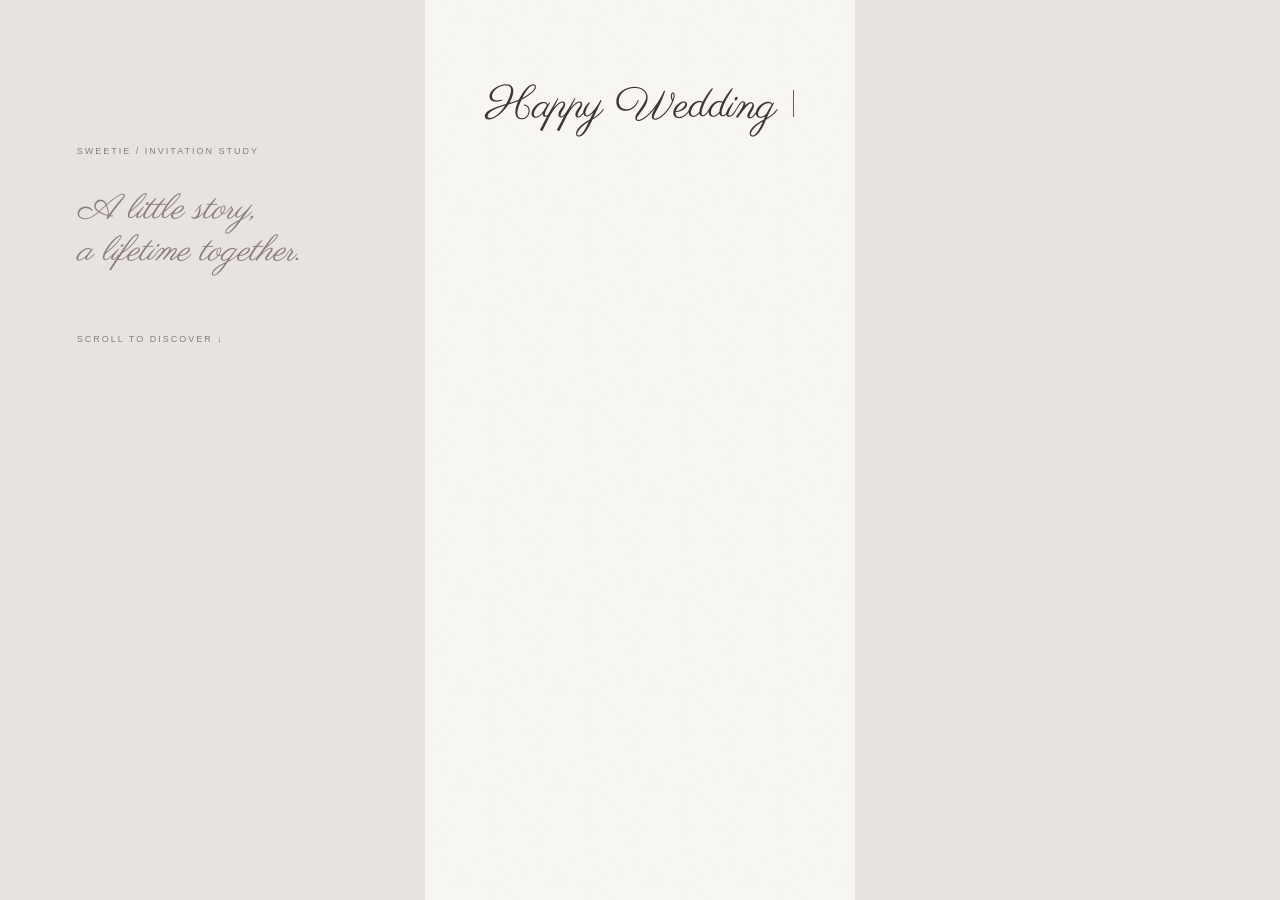
==== commit 9d888e27: "Restore original handwriting and implement gesture-based page navigation" ====
--- a/index.html
+++ b/index.html
@@ -10,9 +10,9 @@
 <style>@font-face{font-family:Parisienne;src:url([data-uri]) format('woff2');font-display:block}.cover-font-loading #cover-title,.greeting-font-loading .greeting{visibility:hidden!important}</style>
 <link rel="preload" href="assets/fonts/Orbit-Regular.woff2" as="font" type="font/woff2" crossorigin>
 
-<link rel="preload" href="assets/fonts/NanumDaughterToMom-common.woff2" as="font" type="font/woff2" crossorigin>
-<script>document.documentElement.classList.add('fonts-loading','cover-font-loading','greeting-font-loading');setTimeout(()=>document.documentElement.classList.remove('fonts-loading','cover-font-loading','greeting-font-loading'),4500);</script>
-<link rel="stylesheet" href="styles.css?v=20261107-font-scroll"><script src="config.js" defer></script><script src="app.js?v=20261107-font-scroll" defer></script>
+<link rel="preload" href="assets/fonts/NanumDaughterToMom.woff2" as="font" type="font/woff2" crossorigin>
+<script>document.documentElement.classList.add('fonts-loading','cover-font-loading','greeting-font-loading');setTimeout(()=>document.documentElement.classList.remove('fonts-loading'),4500);</script>
+<link rel="stylesheet" href="styles.css?v=20261107-page-motion"><script src="config.js" defer></script><script src="app.js?v=20261107-page-motion" defer></script>
 </head>
 <body class="font-orbit">
 <div class="desktop-note" aria-hidden="true"><span>SWEETIE / INVITATION STUDY</span><p>A little story,<br>a lifetime together.</p><span>SCROLL TO DISCOVER ↓</span></div>
--- a/styles.css
+++ b/styles.css
@@ -54,9 +54,21 @@
 .gallery-stack[data-count="2"] .gallery-card:nth-child(2){top:22%}
 .gallery-stack.many-photos{display:grid;grid-template-columns:repeat(2,minmax(0,1fr));align-items:start;gap:0;height:auto;padding:12px 8px 25px;margin-bottom:10px}.gallery-stack.many-photos .gallery-card:nth-child(n){position:relative;left:auto;right:auto;top:auto;width:112%;height:auto;margin:0 0 15px;translate:none;--angle:-5deg}.gallery-stack.many-photos .gallery-card:nth-child(even){margin-top:40px;margin-left:-12%;--angle:5deg}.gallery-stack.many-photos .gallery-card:nth-child(3n){--angle:-3deg}.submit-rsvp:disabled{opacity:.5;cursor:default}
 
-@font-face{font-family:"Daughter To Mom";src:url("assets/fonts/NanumDaughterToMom-common.woff2") format("woff2");font-display:block;unicode-range:U+20-7E,U+AC04,U+AC1C,U+ACC4,U+ADF8,U+B0A0,U+B2C8,U+B2E4,U+B300,U+B354,U+B429,U+B530,U+B73B,U+B7EC,U+B85C,U+BD84,U+C11C,U+C18C,U+C2DC,U+C5B4,U+C5D0,U+C5EC,U+C744,U+C758,U+C774,U+C791,U+C808,U+C838,U+C911,U+CCAB,U+CD08,U+D3EC,U+D55C,U+D569}
-@font-face{font-family:"Daughter To Mom";src:url("assets/fonts/NanumDaughterToMom.woff2") format("woff2");font-display:block;unicode-range:U+0-1F,U+7F-AC03,U+AC05-AC1B,U+AC1D-ACC3,U+ACC5-ADF7,U+ADF9-B09F,U+B0A1-B2C7,U+B2C9-B2E3,U+B2E5-B2FF,U+B301-B353,U+B355-B428,U+B42A-B52F,U+B531-B73A,U+B73C-B7EB,U+B7ED-B85B,U+B85D-BD83,U+BD85-C11B,U+C11D-C18B,U+C18D-C2DB,U+C2DD-C5B3,U+C5B5-C5CF,U+C5D1-C5EB,U+C5ED-C743,U+C745-C757,U+C759-C773,U+C775-C790,U+C792-C807,U+C809-C837,U+C839-C910,U+C912-CCAA,U+CCAC-CD07,U+CD09-D3EB,U+D3ED-D55B,U+D55D-D568,U+D56A-10FFFF}
+
+
 
 @font-face{font-family:"Cormorant Garamond";src:url("assets/fonts/CormorantGaramond.woff2") format("woff2");font-weight:300 700;font-display:block}
 /* 폰트·스크롤 응답 개선: 강제 정지와 과한 대기/필터 제거 */
 html{scroll-snap-type:y proximity;scroll-behavior:auto}.section.in-view .reveal{transition-delay:min(calc(var(--reveal-order,0)*.035s),.14s);transition-duration:.28s}.gallery-section.in-view .gallery-card{animation-duration:.4s;animation-delay:calc(.08s + var(--photo-order)*.08s)}.gallery-section.in-view .gallery-card img{animation-delay:calc(.48s + var(--photo-order)*.08s)}main::before{background-image:url('assets/paper-grain.svg');background-size:96px 96px;opacity:.25}.cover[data-phase=idle] .illustration-card,.day:not(.in-view) .wedding-date{animation-play-state:paused}
+
+@font-face{font-family:"Daughter To Mom";src:url("assets/fonts/NanumDaughterToMom.woff2") format("woff2");font-display:block;font-weight:400}
+/* 화면 이동은 하나의 트랙만 담당하고, 등장 효과는 도착한 뒤 시작합니다. */
+html.paged,html.paged body{height:100%;overflow:hidden;scroll-snap-type:none;overscroll-behavior:none}
+.paged main{height:100dvh;overflow:hidden;position:relative}
+.page-track{height:100%;transition:transform .48s cubic-bezier(.22,.75,.25,1);will-change:transform}
+.page-track>section{height:100%;min-height:100%;max-height:100%;overflow-y:auto;overflow-x:hidden;overscroll-behavior:contain;scroll-snap-align:none;scrollbar-width:none;position:relative}
+.page-track>section::-webkit-scrollbar{display:none}
+.page-track>.invitation{overflow:hidden}
+.section.in-view .reveal{transition-duration:.5s;transition-delay:calc(var(--reveal-order,0)*.09s)}
+.gallery-section.in-view .gallery-card{animation-duration:.55s;animation-delay:calc(.12s + var(--photo-order)*.09s)}
+@media(prefers-reduced-motion:reduce){.page-track{transition:none}}
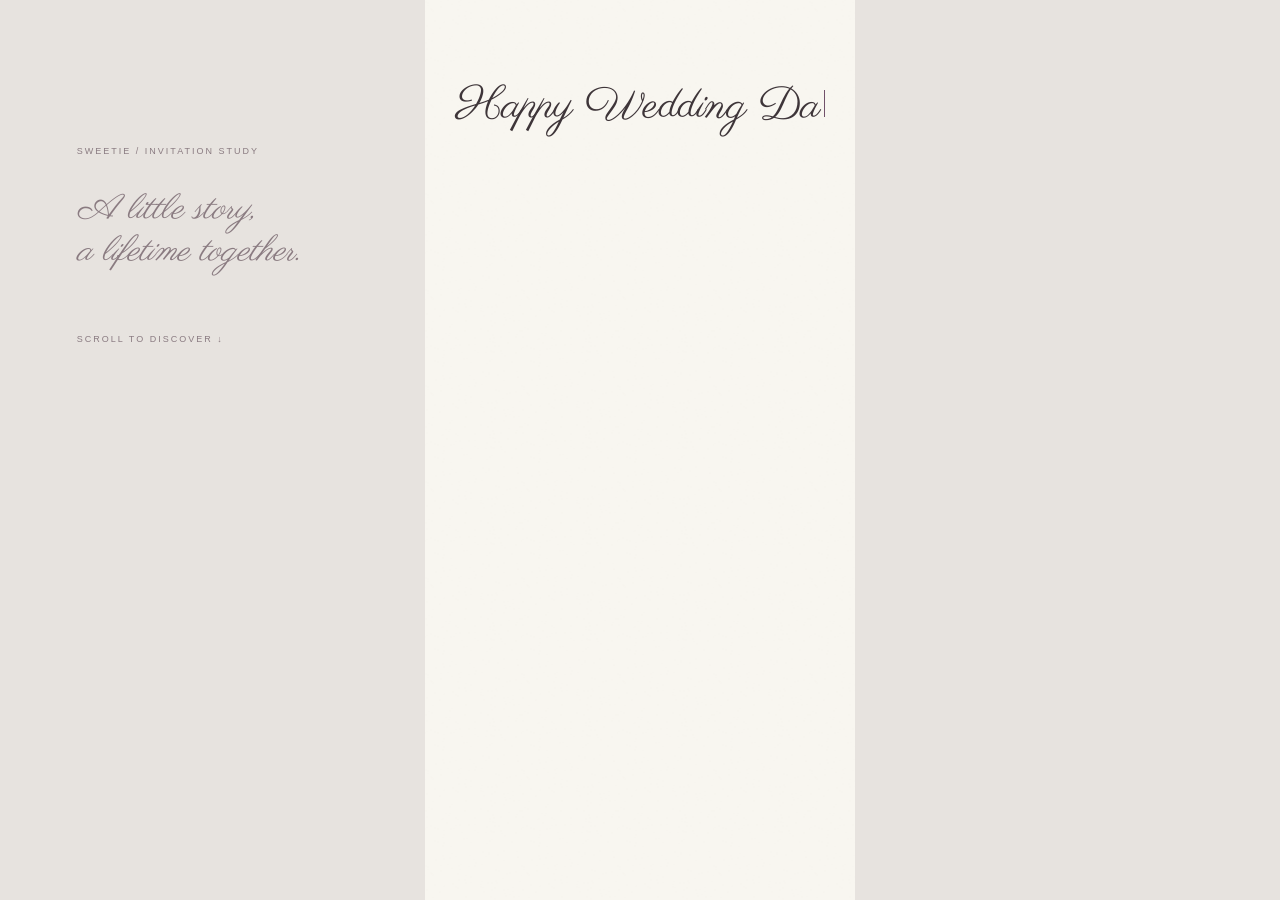
==== commit 629268cb: "Fix mobile swipe ownership and add trusted touch navigation regressions" ====
--- a/index.html
+++ b/index.html
@@ -6,13 +6,13 @@
 <meta name="description" content="우리의 가장 따뜻한 시작, 겨울의 한 페이지에 초대합니다.">
 <meta property="og:title" content="A winter chapter — 우리의 결혼식"><meta property="og:description" content="우리의 가장 따뜻한 시작에 초대합니다.">
 <title>A winter chapter · Wedding invitation</title>
-<meta name="app-version" content="2026-11-07-font-scroll">
+<meta name="app-version" content="2026-11-07-mobile-pointer">
 <style>@font-face{font-family:Parisienne;src:url([data-uri]) format('woff2');font-display:block}.cover-font-loading #cover-title,.greeting-font-loading .greeting{visibility:hidden!important}</style>
 <link rel="preload" href="assets/fonts/Orbit-Regular.woff2" as="font" type="font/woff2" crossorigin>
 
 <link rel="preload" href="assets/fonts/NanumDaughterToMom.woff2" as="font" type="font/woff2" crossorigin>
 <script>document.documentElement.classList.add('fonts-loading','cover-font-loading','greeting-font-loading');setTimeout(()=>document.documentElement.classList.remove('fonts-loading'),4500);</script>
-<link rel="stylesheet" href="styles.css?v=20261107-page-motion"><script src="config.js" defer></script><script src="app.js?v=20261107-page-motion" defer></script>
+<link rel="stylesheet" href="styles.css?v=20261107-mobile-pointer"><script src="config.js" defer></script><script src="app.js?v=20261107-mobile-pointer" defer></script>
 </head>
 <body class="font-orbit">
 <div class="desktop-note" aria-hidden="true"><span>SWEETIE / INVITATION STUDY</span><p>A little story,<br>a lifetime together.</p><span>SCROLL TO DISCOVER ↓</span></div>
--- a/styles.css
+++ b/styles.css
@@ -64,9 +64,9 @@
 @font-face{font-family:"Daughter To Mom";src:url("assets/fonts/NanumDaughterToMom.woff2") format("woff2");font-display:block;font-weight:400}
 /* 화면 이동은 하나의 트랙만 담당하고, 등장 효과는 도착한 뒤 시작합니다. */
 html.paged,html.paged body{height:100%;overflow:hidden;scroll-snap-type:none;overscroll-behavior:none}
-.paged main{height:100dvh;overflow:hidden;position:relative}
+.paged main{height:100dvh;overflow:hidden;position:relative;touch-action:none}
 .page-track{height:100%;transition:transform .48s cubic-bezier(.22,.75,.25,1);will-change:transform}
-.page-track>section{height:100%;min-height:100%;max-height:100%;overflow-y:auto;overflow-x:hidden;overscroll-behavior:contain;scroll-snap-align:none;scrollbar-width:none;position:relative}
+.page-track>section{touch-action:none;height:100%;min-height:100%;max-height:100%;overflow-y:auto;overflow-x:hidden;overscroll-behavior:contain;scroll-snap-align:none;scrollbar-width:none;position:relative}
 .page-track>section::-webkit-scrollbar{display:none}
 .page-track>.invitation{overflow:hidden}
 .section.in-view .reveal{transition-duration:.5s;transition-delay:calc(var(--reveal-order,0)*.09s)}
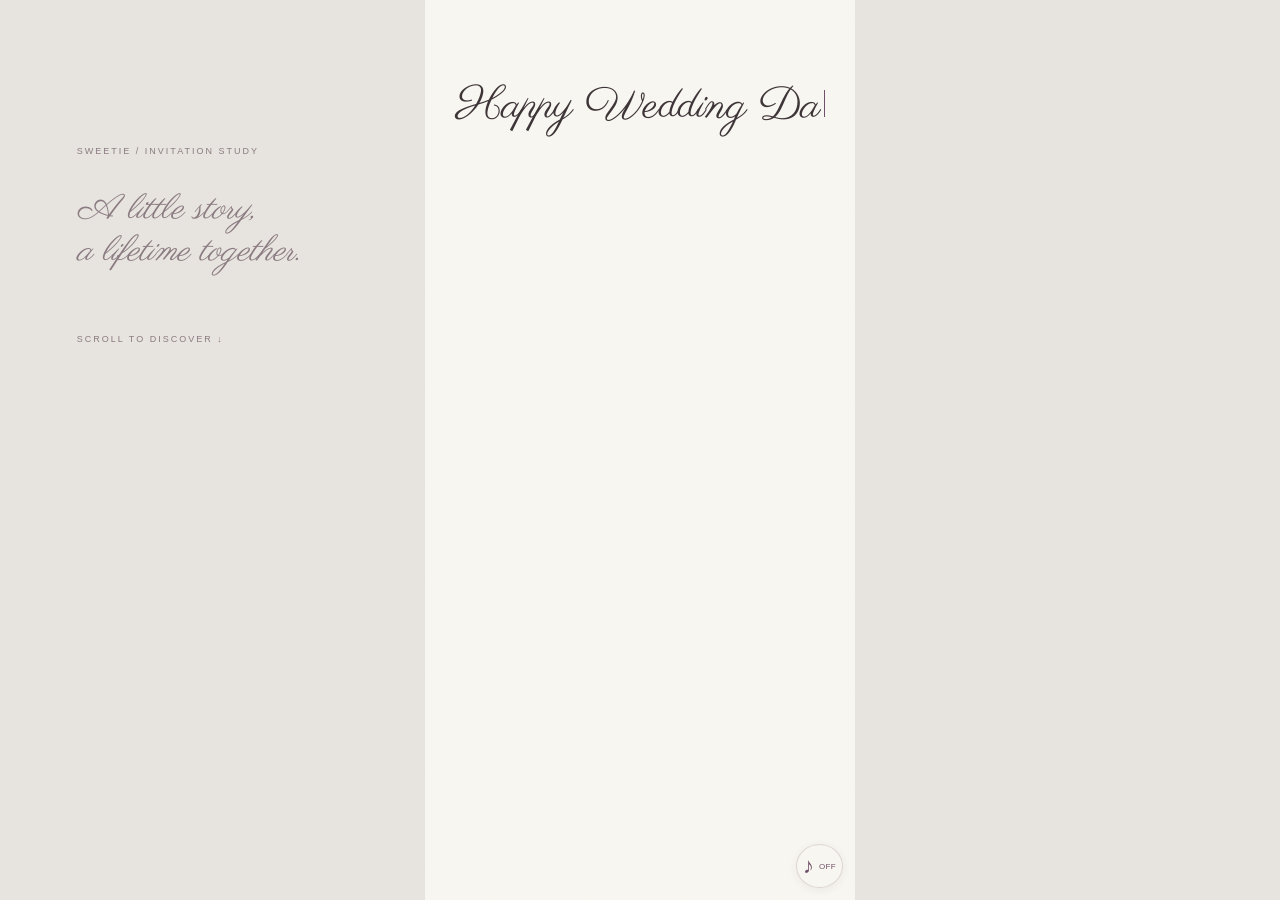
==== commit eb1c18f4: "Add configurable background music with playback toggle" ====
--- a/index.html
+++ b/index.html
@@ -12,7 +12,7 @@
 
 <link rel="preload" href="assets/fonts/NanumDaughterToMom.woff2" as="font" type="font/woff2" crossorigin>
 <script>document.documentElement.classList.add('fonts-loading','cover-font-loading','greeting-font-loading');setTimeout(()=>document.documentElement.classList.remove('fonts-loading'),4500);</script>
-<link rel="stylesheet" href="styles.css?v=20261107-mobile-pointer"><script src="config.js" defer></script><script src="app.js?v=20261107-mobile-pointer" defer></script>
+<link rel="stylesheet" href="styles.css?v=20261108-music"><script src="config.js" defer></script><script src="app.js?v=20261108-music" defer></script>
 </head>
 <body class="font-orbit">
 <div class="desktop-note" aria-hidden="true"><span>SWEETIE / INVITATION STUDY</span><p>A little story,<br>a lifetime together.</p><span>SCROLL TO DISCOVER ↓</span></div>
@@ -86,4 +86,5 @@
 </form>
 </div>
 </dialog>
+<button class="music-toggle" type="button" aria-label="배경음악 켜기" aria-pressed="false" hidden><span aria-hidden="true">♪</span><span class="music-state">OFF</span></button>
 </body></html>
--- a/styles.css
+++ b/styles.css
@@ -72,3 +72,6 @@
 .section.in-view .reveal{transition-duration:.5s;transition-delay:calc(var(--reveal-order,0)*.09s)}
 .gallery-section.in-view .gallery-card{animation-duration:.55s;animation-delay:calc(.12s + var(--photo-order)*.09s)}
 @media(prefers-reduced-motion:reduce){.page-track{transition:none}}
+
+.music-toggle{position:fixed;z-index:20;bottom:max(12px,env(safe-area-inset-bottom));right:max(12px,calc((100vw - 430px)/2 + 12px));display:flex;align-items:center;justify-content:center;gap:5px;min-width:44px;min-height:44px;border:1px solid #71516a33;border-radius:50%;background:#f8f6f0eb;color:var(--plum);box-shadow:0 2px 9px #47333b12;touch-action:manipulation}
+.music-toggle>span:first-child{font:22px Georgia,serif}.music-state{font:8px Arial,sans-serif;letter-spacing:.3px}.music-toggle[aria-pressed=true]{background:#eee4e9}
